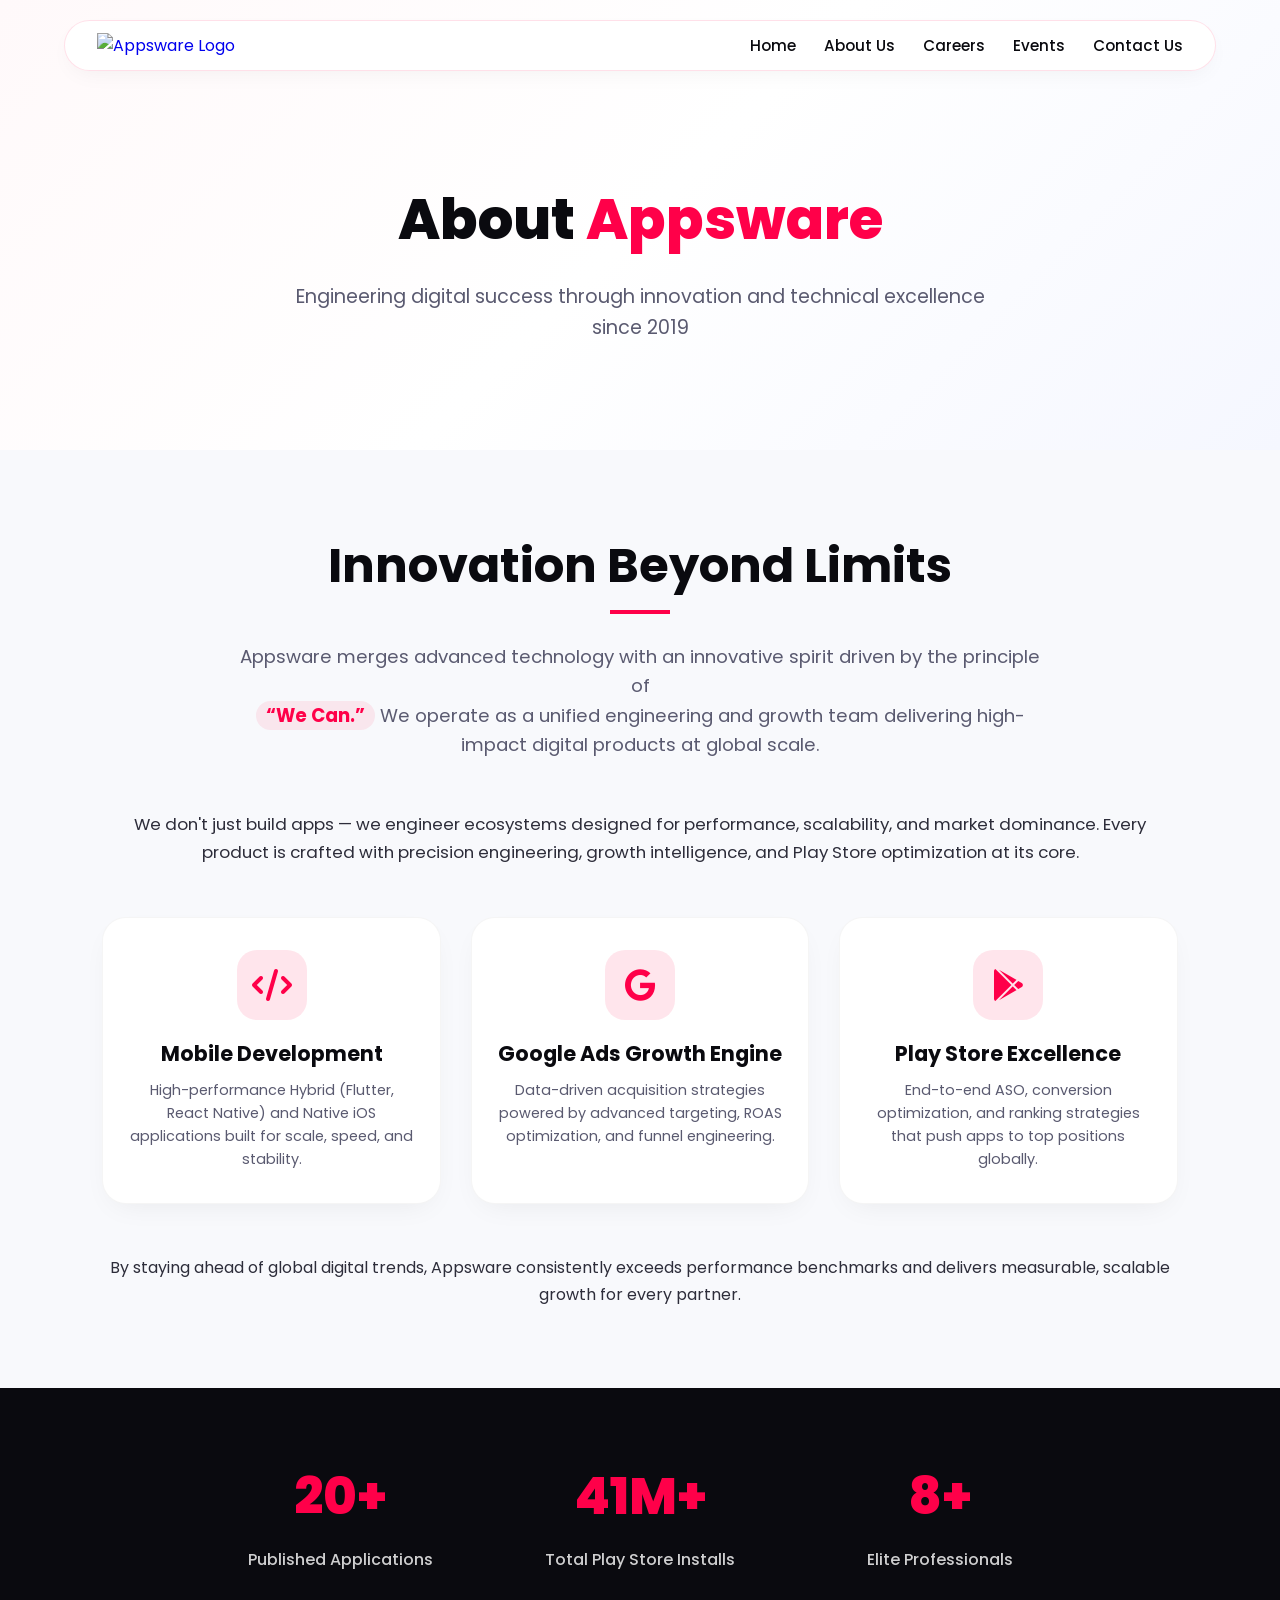
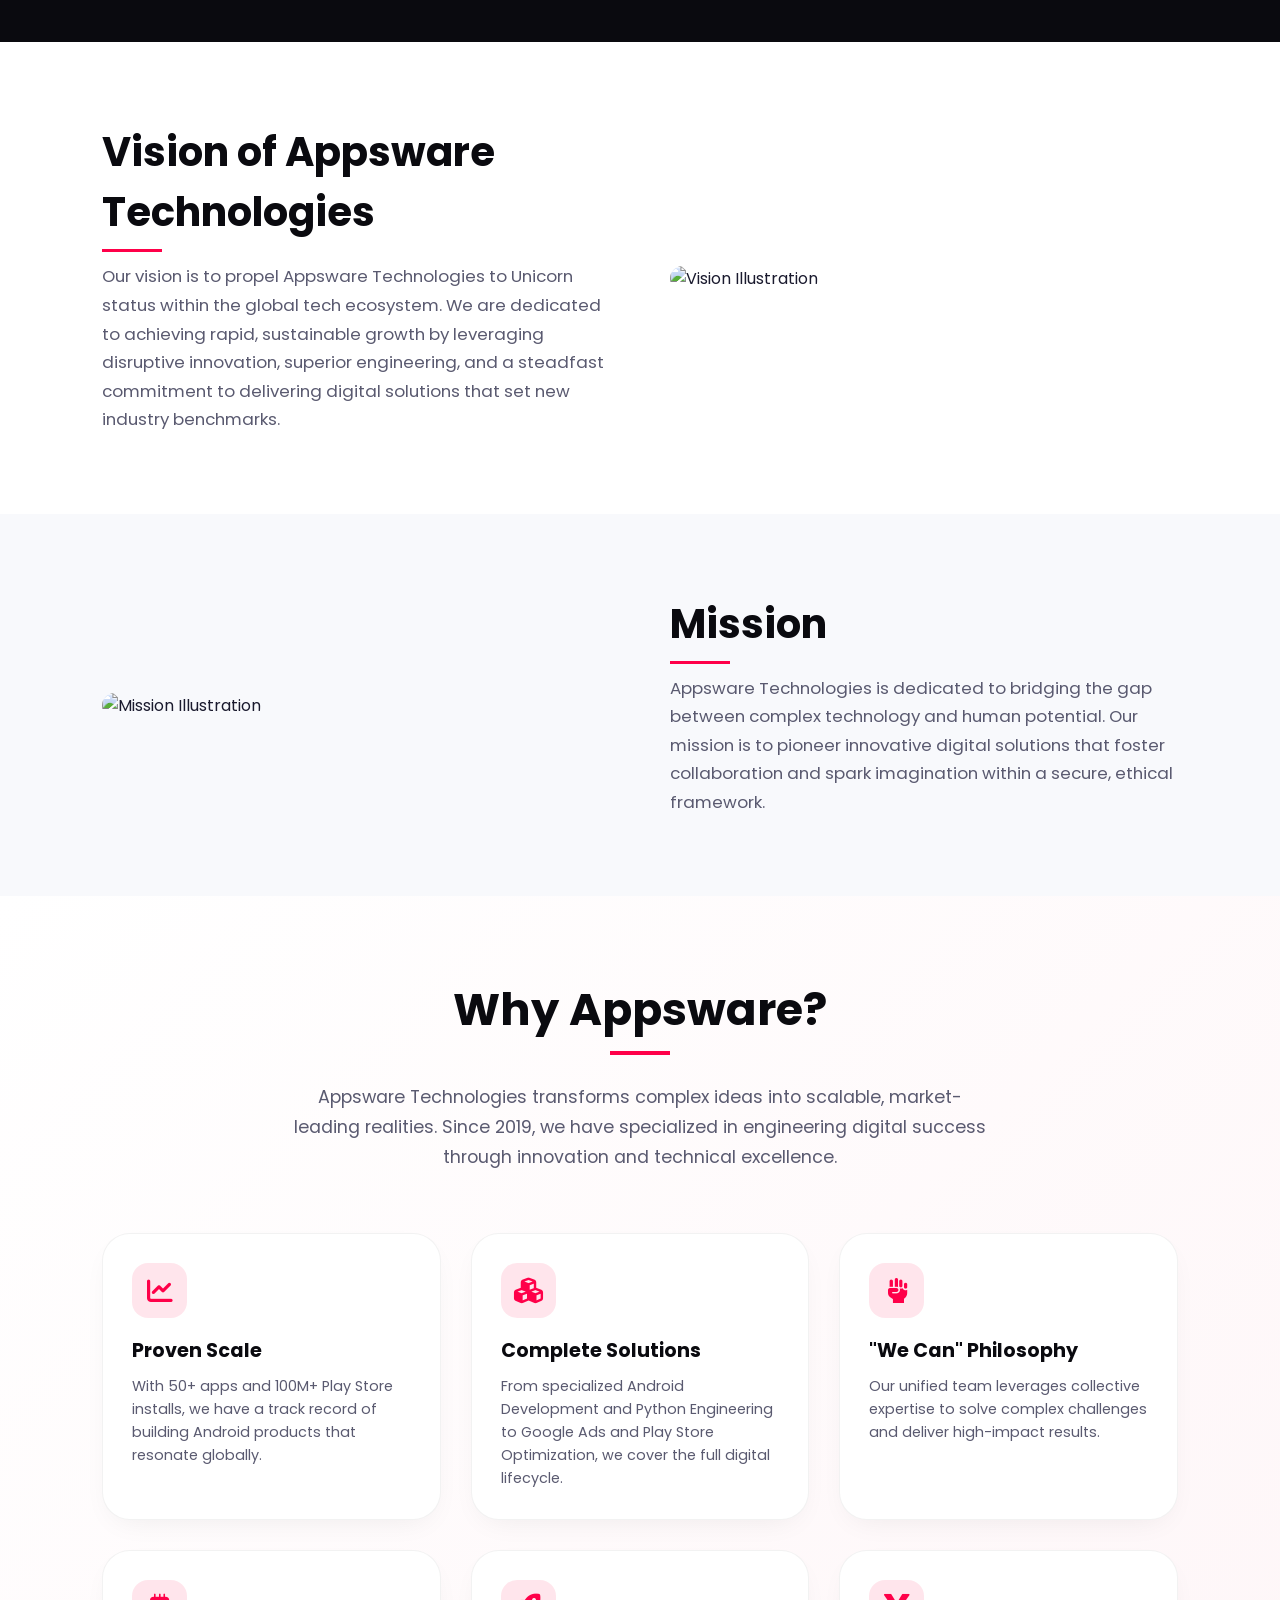
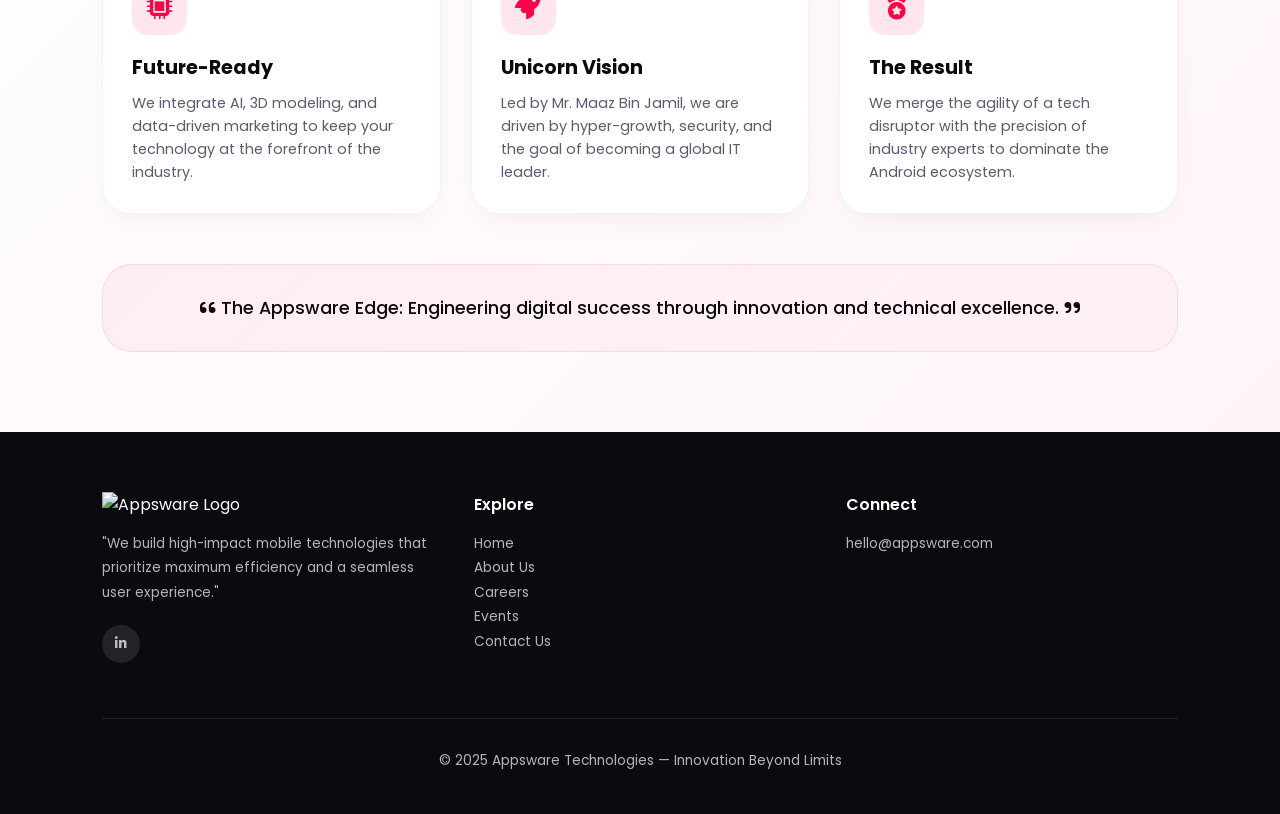
==== about.html @ 5c44ab99 "Initial" ====
<!DOCTYPE html>
<html lang="en">
<head>
  <meta charset="UTF-8">
  <meta name="viewport" content="width=device-width, initial-scale=1.0, viewport-fit=cover">
  <title>Appsware Technologies | About Us</title>
  
  <!-- ========== FAVICON SETUP - ASSETS FOLDER ========== -->
  <link rel="icon" type="image/png" sizes="32x32" href="/appsware/assets/favicon.png">
  <link rel="icon" type="image/png" sizes="16x16" href="/appsware/assets/favicon.png">
  <link rel="apple-touch-icon" sizes="180x180" href="/appsware/assets/favicon.png">
  <link rel="shortcut icon" type="image/png" href="/appsware/assets/favicon.png">
  
  <!-- Google Fonts - Poppins Primary -->
  <link href="https://fonts.googleapis.com/css2?family=Poppins:wght@300;400;500;600;700;800;900&display=swap" rel="stylesheet">
  
  <!-- Font Awesome 6 -->
  <link rel="stylesheet" href="https://cdnjs.cloudflare.com/ajax/libs/font-awesome/6.0.0-beta3/css/all.min.css">
  
  <style>
    :root {
      --primary: #FF0049;
      --dark: #0A0A0F;
      --gray-bg: #F8F9FC;
      --card-white: #FFFFFF;
      --text-dark: #1A1A2E;
      --text-muted: #5A5A70;
      --shadow-sm: 0 10px 30px -12px rgba(0, 0, 0, 0.08);
      --shadow-md: 0 20px 35px -12px rgba(0, 0, 0, 0.12);
      --shadow-hover: 0 30px 40px -16px rgba(255, 0, 73, 0.15);
      --transition: all 0.35s cubic-bezier(0.2, 0.9, 0.4, 1.1);
    }

    /* Hide default cursor globally */
    body, a, button {
      cursor: none !important;
    }

    /* Custom Cursor Styling */
    .appsware-cursor {
      width: 32px;
      height: 32px;
      background-image: url('/appsware/assets/cursor.jpg');
      background-size: contain;
      background-repeat: no-repeat;
      position: fixed;
      pointer-events: none;
      z-index: 9999;
      transform: translate(-50%, -50%);
      transition: transform 0.1s ease-out;
    }

    .appsware-cursor.clicking {
      transform: translate(-50%, -50%) scale(0.8);
    }

    * {
      margin: 0;
      padding: 0;
      box-sizing: border-box;
    }

    body {
      font-family: 'Poppins', sans-serif;
      background: #FFFFFF;
      color: var(--text-dark);
      overflow-x: hidden;
      scroll-behavior: smooth;
    }

    /* All text elements use Poppins */
    h1, h2, h3, h4, h5, h6, p, a, span, div, button, li, .counter-num, .stat-number, .why-card p, .item-text p, .footer p, .footer a, .lead-text, .closing-text, .page-header p {
      font-family: 'Poppins', sans-serif;
    }

    /* ========== NAVBAR WITH HAMBURGER MENU ========== */
    .navbar {
      position: fixed;
      top: 20px;
      left: 50%;
      transform: translateX(-50%);
      width: 90%;
      max-width: 1300px;
      display: flex;
      justify-content: space-between;
      align-items: center;
      padding: 12px 32px;
      background: rgba(255, 255, 255, 0.96);
      backdrop-filter: blur(12px);
      border-radius: 80px;
      box-shadow: 0 8px 25px -8px rgba(0, 0, 0, 0.06);
      z-index: 1000;
      border: 1px solid rgba(255, 0, 73, 0.12);
      transition: var(--transition);
    }

    .navbar.scrolled {
      top: 0;
      width: 100%;
      border-radius: 0px;
      padding: 12px 5%;
      background: rgba(255, 255, 255, 0.98);
      box-shadow: 0 5px 20px rgba(0, 0, 0, 0.08);
    }

    .logo-link {
      display: flex;
      align-items: center;
      text-decoration: none;
      flex-shrink: 0;
    }

    .logo img {
      height: 42px;
      width: auto;
      object-fit: contain;
    }

    .nav-links {
      display: flex;
      gap: 28px;
      align-items: center;
      flex-wrap: wrap;
    }

    .nav-links a {
      text-decoration: none;
      color: var(--dark);
      font-weight: 500;
      font-size: 0.95rem;
      transition: var(--transition);
      position: relative;
      white-space: nowrap;
    }

    .nav-links a::after {
      content: '';
      position: absolute;
      bottom: -6px;
      left: 0;
      width: 0;
      height: 2px;
      background: var(--primary);
      transition: width 0.3s ease;
    }

    .nav-links a:hover {
      color: var(--primary);
    }

    .nav-links a:hover::after {
      width: 100%;
    }

    .hamburger {
      display: none;
      flex-direction: column;
      cursor: pointer;
      gap: 5px;
      z-index: 1001;
      flex-shrink: 0;
    }

    .hamburger span {
      width: 25px;
      height: 3px;
      background: var(--dark);
      transition: var(--transition);
      border-radius: 3px;
    }

    .hamburger.active span:nth-child(1) {
      transform: rotate(45deg) translate(5px, 5px);
    }

    .hamburger.active span:nth-child(2) {
      opacity: 0;
    }

    .hamburger.active span:nth-child(3) {
      transform: rotate(-45deg) translate(7px, -6px);
    }

    .mobile-nav {
      position: fixed;
      top: 0;
      right: -100%;
      width: 70%;
      max-width: 300px;
      height: 100vh;
      background: white;
      box-shadow: -5px 0 30px rgba(0, 0, 0, 0.1);
      z-index: 999;
      padding: 100px 30px 30px;
      transition: right 0.4s ease;
      display: flex;
      flex-direction: column;
      gap: 20px;
    }

    .mobile-nav.active {
      right: 0;
    }

    .mobile-nav a {
      text-decoration: none;
      color: var(--dark);
      font-size: 1.1rem;
      font-weight: 500;
      padding: 10px 0;
      transition: var(--transition);
      border-bottom: 1px solid rgba(0, 0, 0, 0.05);
    }

    .mobile-nav a:hover {
      color: var(--primary);
      padding-left: 10px;
    }

    .overlay {
      position: fixed;
      top: 0;
      left: 0;
      width: 100%;
      height: 100%;
      background: rgba(0, 0, 0, 0.5);
      z-index: 998;
      opacity: 0;
      visibility: hidden;
      transition: var(--transition);
    }

    .overlay.active {
      opacity: 1;
      visibility: visible;
    }

    /* ========== PAGE HEADER ========== */
    .page-header {
      min-height: 50vh;
      display: flex;
      align-items: center;
      justify-content: center;
      text-align: center;
      padding: 150px 8% 80px;
      background: linear-gradient(135deg, #FFF9FA 0%, #FFFFFF 50%, #F5F7FF 100%);
      position: relative;
    }

    .page-header h1 {
      font-size: clamp(2rem, 5vw, 3.5rem);
      font-weight: 800;
      color: var(--dark);
      margin-bottom: 20px;
    }

    .page-header h1 span {
      color: var(--primary);
    }

    .page-header p {
      font-size: clamp(1rem, 2.5vw, 1.2rem);
      color: var(--text-muted);
      max-width: 700px;
      margin: 0 auto;
      line-height: 1.6;
    }

    /* ========== INNOVATION SECTION ========== */
    .innovation {
      padding: 80px 8%;
      background: var(--gray-bg);
    }

    .container {
      max-width: 1200px;
      margin: 0 auto;
    }

    .innovation-header {
      text-align: center;
      max-width: 800px;
      margin: 0 auto 50px;
    }

    .innovation-header h2 {
      font-size: clamp(1.6rem, 5vw, 3rem);
      font-weight: 700;
      color: var(--dark);
      margin-bottom: 20px;
      position: relative;
      display: inline-block;
    }

    .innovation-header h2::after {
      content: '';
      position: absolute;
      bottom: -12px;
      left: 50%;
      transform: translateX(-50%);
      width: 60px;
      height: 4px;
      background: var(--primary);
    }

    .innovation-header p {
      font-size: clamp(0.9rem, 2.5vw, 1.15rem);
      color: var(--text-muted);
      line-height: 1.6;
      margin-top: 20px;
    }

    .innovation-header p b {
      color: var(--primary);
      background: rgba(255, 0, 73, 0.08);
      padding: 2px 10px;
      border-radius: 30px;
    }

    .lead-text, .closing-text {
      text-align: center;
      color: #2D2D3A;
      line-height: 1.7;
    }

    .lead-text {
      font-size: clamp(0.9rem, 2.5vw, 1.05rem);
      margin-bottom: 50px;
    }

    .closing-text {
      font-size: clamp(0.85rem, 2.5vw, 1rem);
      margin-top: 50px;
    }

    .specialties-horizontal {
      display: flex;
      flex-direction: row;
      gap: 30px;
      justify-content: center;
      flex-wrap: wrap;
    }

    .specialties-horizontal .item {
      flex: 1;
      min-width: 250px;
      max-width: 350px;
      background: var(--card-white);
      border-radius: 24px;
      padding: 2rem 1.5rem;
      transition: var(--transition);
      border: 1px solid rgba(0, 0, 0, 0.04);
      box-shadow: var(--shadow-sm);
      text-align: center;
    }

    .specialties-horizontal .item:hover {
      transform: translateY(-5px);
      border-color: var(--primary);
      box-shadow: var(--shadow-hover);
    }

    .specialties-horizontal .item-icon {
      width: 70px;
      height: 70px;
      background: rgba(255, 0, 73, 0.1);
      display: flex;
      align-items: center;
      justify-content: center;
      border-radius: 20px;
      font-size: 2rem;
      color: var(--primary);
      margin: 0 auto 18px;
      transition: var(--transition);
    }

    .specialties-horizontal .item:hover .item-icon {
      background: var(--primary);
      color: white;
    }

    .specialties-horizontal .item-text h3 {
      font-size: 1.3rem;
      font-weight: 700;
      margin-bottom: 10px;
      color: var(--dark);
    }

    .specialties-horizontal .item-text p {
      color: #5A5A70;
      font-size: 0.9rem;
      line-height: 1.6;
    }

    /* ========== STATS SECTION ========== */
    .stats {
      display: flex;
      justify-content: center;
      background: var(--dark);
      padding: 70px 8%;
      text-align: center;
      gap: 50px;
      flex-wrap: wrap;
    }

    .stat-item {
      flex: 1;
      min-width: 160px;
      max-width: 250px;
    }

    .stat-number {
      font-size: clamp(2rem, 6vw, 3.2rem);
      font-weight: 800;
      color: var(--primary);
      margin-bottom: 12px;
    }

    .stats p {
      color: rgba(255, 255, 255, 0.8);
      font-weight: 500;
      font-size: clamp(0.8rem, 2vw, 1rem);
    }

    /* ========== VISION SECTION ========== */
    .vision-section {
      padding: 80px 8%;
      background: white;
    }

    .vision-container {
      max-width: 1200px;
      margin: 0 auto;
      display: flex;
      align-items: center;
      gap: 60px;
      flex-wrap: wrap;
    }

    .vision-content {
      flex: 1;
    }

    .vision-content h2 {
      font-size: clamp(1.6rem, 4vw, 2.5rem);
      font-weight: 700;
      margin-bottom: 20px;
      color: var(--dark);
      position: relative;
      display: inline-block;
    }

    .vision-content h2::after {
      content: '';
      position: absolute;
      bottom: -10px;
      left: 0;
      width: 60px;
      height: 3px;
      background: var(--primary);
    }

    .vision-content p {
      color: var(--text-muted);
      line-height: 1.7;
      font-size: clamp(0.9rem, 2.5vw, 1.05rem);
    }

    .vision-image {
      flex: 1;
    }

    .vision-image img {
      width: 100%;
      border-radius: 24px;
      box-shadow: var(--shadow-md);
      transition: var(--transition);
    }

    .vision-image img:hover {
      transform: scale(1.02);
    }

    /* ========== MISSION SECTION ========== */
    .mission-section {
      padding: 80px 8%;
      background: var(--gray-bg);
    }

    .mission-container {
      max-width: 1200px;
      margin: 0 auto;
      display: flex;
      align-items: center;
      gap: 60px;
      flex-wrap: wrap;
      flex-direction: row-reverse;
    }

    .mission-content {
      flex: 1;
    }

    .mission-content h2 {
      font-size: clamp(1.6rem, 4vw, 2.5rem);
      font-weight: 700;
      margin-bottom: 20px;
      color: var(--dark);
      position: relative;
      display: inline-block;
    }

    .mission-content h2::after {
      content: '';
      position: absolute;
      bottom: -10px;
      left: 0;
      width: 60px;
      height: 3px;
      background: var(--primary);
    }

    .mission-content p {
      color: var(--text-muted);
      line-height: 1.7;
      font-size: clamp(0.9rem, 2.5vw, 1.05rem);
    }

    .mission-image {
      flex: 1;
    }

    .mission-image img {
      width: 100%;
      border-radius: 24px;
      box-shadow: var(--shadow-md);
      transition: var(--transition);
    }

    .mission-image img:hover {
      transform: scale(1.02);
    }

    /* ========== WHY APPWARE SECTION ========== */
    .why-appware {
      padding: 80px 8%;
      background: linear-gradient(135deg, #ffffff 0%, #fef5f7 100%);
    }

    .why-container {
      max-width: 1300px;
      margin: 0 auto;
    }

    .why-header {
      text-align: center;
      max-width: 700px;
      margin: 0 auto 60px;
    }

    .why-header h2 {
      font-size: clamp(1.6rem, 5vw, 2.8rem);
      font-weight: 700;
      color: var(--dark);
      margin-bottom: 20px;
      position: relative;
      display: inline-block;
    }

    .why-header h2::after {
      content: '';
      position: absolute;
      bottom: -12px;
      left: 50%;
      transform: translateX(-50%);
      width: 60px;
      height: 4px;
      background: var(--primary);
    }

    .why-header > p {
      font-size: clamp(0.9rem, 2.5vw, 1.1rem);
      color: var(--text-muted);
      line-height: 1.7;
      margin-top: 20px;
    }

    .why-grid {
      display: grid;
      grid-template-columns: repeat(auto-fit, minmax(280px, 1fr));
      gap: 30px;
      margin-top: 40px;
    }

    .why-card {
      background: var(--card-white);
      border-radius: 28px;
      padding: 1.8rem;
      transition: var(--transition);
      border: 1px solid rgba(0, 0, 0, 0.05);
      box-shadow: var(--shadow-sm);
    }

    .why-card:hover {
      transform: translateY(-5px);
      border-color: var(--primary);
      box-shadow: var(--shadow-hover);
    }

    .card-icon {
      width: 55px;
      height: 55px;
      background: rgba(255, 0, 73, 0.1);
      border-radius: 16px;
      display: flex;
      align-items: center;
      justify-content: center;
      margin-bottom: 18px;
      transition: var(--transition);
    }

    .why-card:hover .card-icon {
      background: var(--primary);
    }

    .card-icon i {
      font-size: 1.6rem;
      color: var(--primary);
      transition: var(--transition);
    }

    .why-card:hover .card-icon i {
      color: white;
    }

    .why-card h3 {
      font-size: 1.2rem;
      font-weight: 700;
      margin-bottom: 10px;
      color: var(--dark);
    }

    .why-card p {
      color: var(--text-muted);
      line-height: 1.6;
      font-size: 0.9rem;
    }

    .why-result {
      margin-top: 50px;
      text-align: center;
      padding: 30px;
      background: linear-gradient(135deg, rgba(255, 0, 73, 0.05), rgba(255, 0, 73, 0.02));
      border-radius: 30px;
      border: 1px solid rgba(255, 0, 73, 0.1);
    }

    .why-result p {
      font-size: clamp(0.95rem, 3vw, 1.1rem);
      font-weight: 500;
      color: var(--dark);
    }

    /* ========== FOOTER ========== */
    .footer {
      background: var(--dark);
      color: #FFFFFF;
      padding: 60px 8% 40px;
      display: flex;
      justify-content: space-between;
      flex-wrap: wrap;
      gap: 40px;
    }

    .footer-col {
      flex: 1;
      min-width: 160px;
    }

    .footer-logo img {
      height: 45px;
      width: auto;
      margin-bottom: 15px;
    }

    .footer-logo p {
      color: rgba(255, 255, 255, 0.7);
      font-size: 0.85rem;
      line-height: 1.6;
      margin-bottom: 20px;
    }

    .social-links {
      display: flex;
      gap: 12px;
      margin-top: 20px;
    }

    .social-links a {
      display: flex;
      align-items: center;
      justify-content: center;
      width: 38px;
      height: 38px;
      background: rgba(255, 255, 255, 0.1);
      border-radius: 50%;
      color: white;
      font-size: 1.1rem;
      transition: var(--transition);
    }

    .social-links a:hover {
      background: var(--primary);
      transform: translateY(-3px);
    }

    .footer h4 {
      font-size: 1rem;
      margin-bottom: 15px;
      font-weight: 600;
      color: white;
    }

    .footer p, .footer a {
      color: rgba(255, 255, 255, 0.7);
      text-decoration: none;
      font-size: 0.85rem;
      line-height: 1.8;
      transition: var(--transition);
    }

    .footer a:hover {
      color: var(--primary);
      padding-left: 5px;
    }

    .footer-bottom {
      text-align: center;
      padding-top: 30px;
      margin-top: 15px;
      border-top: 1px solid rgba(255, 255, 255, 0.1);
      font-size: 0.8rem;
      color: rgba(255, 255, 255, 0.5);
      width: 100%;
    }

    /* ========== RESPONSIVE BREAKPOINTS ========== */
    @media (max-width: 992px) {
      .nav-links { display: none; }
      .hamburger { display: flex; }
      .navbar { width: 95%; padding: 12px 24px; top: 15px; border-radius: 50px; }
      .navbar.scrolled { border-radius: 0px; padding: 12px 5%; }
      .page-header { padding: 130px 5% 60px; }
      .vision-container, .mission-container { flex-direction: column; text-align: center; gap: 30px; }
      .vision-content h2::after, .mission-content h2::after { left: 50%; transform: translateX(-50%); }
      .stats { gap: 30px; padding: 50px 5%; }
      .footer { flex-direction: column; text-align: center; }
      .social-links { justify-content: center; }
      .innovation { padding: 60px 5%; }
      .why-appware { padding: 50px 5%; }
      .custom-cursor { display: none; }
      body, a, button { cursor: auto !important; }
    }

    @media (max-width: 768px) {
      .page-header { padding: 160px 5% 50px; }
      .page-header h1 { font-size: 1.8rem; }
      .innovation-header h2 { font-size: 1.6rem; }
      .specialties-horizontal { flex-direction: column; align-items: center; }
      .specialties-horizontal .item { min-width: 100%; max-width: 100%; flex-direction: row; text-align: left; padding: 1.2rem; }
      .specialties-horizontal .item-icon { margin: 0 15px 0 0; width: 55px; height: 55px; font-size: 1.5rem; }
      .specialties-horizontal .item-text { text-align: left; }
      .why-grid { gap: 20px; }
      .footer { padding: 40px 5% 30px; }
      .navbar { width: 95%; padding: 10px 20px; }
      .logo img { height: 35px; }
    }

    @media (max-width: 480px) {
      .page-header { padding: 180px 5% 40px; }
      .page-header h1 { font-size: 1.6rem; }
      .lead-text, .closing-text { font-size: 0.85rem; }
      .stat-item { min-width: 130px; }
      .stat-number { font-size: 1.8rem; }
      .why-card { padding: 1.2rem; }
      .navbar { width: 96%; padding: 8px 16px; }
      .logo img { height: 30px; }
    }

    .fade-up {
      opacity: 0;
      transform: translateY(30px);
      transition: opacity 0.6s ease, transform 0.6s ease;
    }

    .fade-up.visible {
      opacity: 1;
      transform: translateY(0);
    }
  </style>
</head>
<body>

  <!-- Custom Cursor -->
  <div class="appsware-cursor"></div>

  <!-- NAVBAR -->
  <nav class="navbar">
    <a href="index.html" class="logo-link">
      <div class="logo">
        <img src="/appsware/assets/Appsware Technologies.jpg" alt="Appsware Logo">
      </div>
    </a>
    
    <div class="nav-links">
      <a href="index.html">Home</a>
      <a href="about.html">About Us</a>
      <a href="careers.html">Careers</a>
      <a href="events.html">Events</a>
      <a href="contact.html">Contact Us</a>
    </div>
    
    <div class="hamburger" id="hamburger">
      <span></span>
      <span></span>
      <span></span>
    </div>
  </nav>

  <div class="mobile-nav" id="mobileNav">
    <a href="index.html">Home</a>
    <a href="about.html">About Us</a>
    <a href="careers.html">Careers</a>
    <a href="events.html">Events</a>
    <a href="contact.html">Contact Us</a>
  </div>
  
  <div class="overlay" id="overlay"></div>

  <!-- PAGE HEADER -->
  <section class="page-header fade-up">
    <div>
      <h1>About <span>Appsware</span></h1>
      <p>Engineering digital success through innovation and technical excellence since 2019</p>
    </div>
  </section>

  <!-- INNOVATION SECTION -->
  <section class="innovation fade-up">
    <div class="container">
      <div class="innovation-header">
        <h2>Innovation Beyond Limits</h2>
        <p>
          Appsware merges advanced technology with an innovative spirit driven by the principle of<br><b>“We Can.”</b>
          We operate as a unified engineering and growth team delivering high-impact digital products at global scale.
        </p>
      </div>

      <div class="innovation-text-centered">
        <p class="lead-text">
          We don't just build apps — we engineer ecosystems designed for performance, scalability, and market dominance.
          Every product is crafted with precision engineering, growth intelligence, and Play Store optimization at its core.
        </p>

        <div class="specialties-horizontal">
          <div class="item">
            <div class="item-icon"><i class="fas fa-code"></i></div>
            <div class="item-text">
              <h3>Mobile Development</h3>
              <p>High-performance Hybrid (Flutter, React Native) and Native iOS applications built for scale, speed, and stability.</p>
            </div>
          </div>
          <div class="item">
            <div class="item-icon"><i class="fab fa-google"></i></div>
            <div class="item-text">
              <h3>Google Ads Growth Engine</h3>
              <p>Data-driven acquisition strategies powered by advanced targeting, ROAS optimization, and funnel engineering.</p>
            </div>
          </div>
          <div class="item">
            <div class="item-icon"><i class="fab fa-google-play"></i></div>
            <div class="item-text">
              <h3>Play Store Excellence</h3>
              <p>End-to-end ASO, conversion optimization, and ranking strategies that push apps to top positions globally.</p>
            </div>
          </div>
        </div>

        <p class="closing-text">
          By staying ahead of global digital trends, Appsware consistently exceeds performance benchmarks and delivers measurable, scalable growth for every partner.
        </p>
      </div>
    </div>
  </section>

  <!-- STATS SECTION -->
  <section class="stats fade-up">
    <div class="stat-item">
      <div class="stat-number"><span class="counter-num" data-target="50">0</span>+</div>
      <p>Published Applications</p>
    </div>
    <div class="stat-item">
      <div class="stat-number"><span class="counter-num" data-target="100">0</span>M+</div>
      <p>Total Play Store Installs</p>
    </div>
    <div class="stat-item">
      <div class="stat-number"><span class="counter-num" data-target="20">0</span>+</div>
      <p>Elite Professionals</p>
    </div>
  </section>

  <!-- VISION SECTION -->
  <section class="vision-section fade-up">
    <div class="vision-container">
      <div class="vision-content">
        <h2>Vision of Appsware Technologies</h2>
        <p>Our vision is to propel Appsware Technologies to Unicorn status within the global tech ecosystem. We are dedicated to achieving rapid, sustainable growth by leveraging disruptive innovation, superior engineering, and a steadfast commitment to delivering digital solutions that set new industry benchmarks.</p>
      </div>
      <div class="vision-image">
        <img src="/appsware/assets/vission-image.jpg" alt="Vision Illustration">
      </div>
    </div>
  </section>

  <!-- MISSION SECTION -->
  <section class="mission-section fade-up">
    <div class="mission-container">
      <div class="mission-content">
        <h2>Mission</h2>
        <p>Appsware Technologies is dedicated to bridging the gap between complex technology and human potential. Our mission is to pioneer innovative digital solutions that foster collaboration and spark imagination within a secure, ethical framework.</p>
      </div>
      <div class="mission-image">
        <img src="/appsware/assets/mission-image.jpg" alt="Mission Illustration">
      </div>
    </div>
  </section>

  <!-- WHY APPWARE SECTION -->
  <section class="why-appware fade-up">
    <div class="why-container">
      <div class="why-header">
        <h2>Why Appsware?</h2>
        <p>Appsware Technologies transforms complex ideas into scalable, market-leading realities. Since 2019, we have specialized in engineering digital success through innovation and technical excellence.</p>
      </div>

      <div class="why-grid">
        <div class="why-card">
          <div class="card-icon"><i class="fas fa-chart-line"></i></div>
          <h3>Proven Scale</h3>
          <p>With 50+ apps and 100M+ Play Store installs, we have a track record of building Android products that resonate globally.</p>
        </div>
        <div class="why-card">
          <div class="card-icon"><i class="fas fa-cubes"></i></div>
          <h3>Complete Solutions</h3>
          <p>From specialized Android Development and Python Engineering to Google Ads and Play Store Optimization, we cover the full digital lifecycle.</p>
        </div>
        <div class="why-card">
          <div class="card-icon"><i class="fas fa-hand-fist"></i></div>
          <h3>"We Can" Philosophy</h3>
          <p>Our unified team leverages collective expertise to solve complex challenges and deliver high-impact results.</p>
        </div>
        <div class="why-card">
          <div class="card-icon"><i class="fas fa-microchip"></i></div>
          <h3>Future-Ready</h3>
          <p>We integrate AI, 3D modeling, and data-driven marketing to keep your technology at the forefront of the industry.</p>
        </div>
        <div class="why-card">
          <div class="card-icon"><i class="fas fa-rocket"></i></div>
          <h3>Unicorn Vision</h3>
          <p>Led by Mr. Maaz Bin Jamil, we are driven by hyper-growth, security, and the goal of becoming a global IT leader.</p>
        </div>
        <div class="why-card">
          <div class="card-icon"><i class="fas fa-medal"></i></div>
          <h3>The Result</h3>
          <p>We merge the agility of a tech disruptor with the precision of industry experts to dominate the Android ecosystem.</p>
        </div>
      </div>

      <div class="why-result">
        <p><i class="fas fa-quote-left"></i> The Appsware Edge: Engineering digital success through innovation and technical excellence. <i class="fas fa-quote-right"></i></p>
      </div>
    </div>
  </section>

  <!-- FOOTER -->
  <footer class="footer">
    <div class="footer-col">
      <div class="footer-logo">
        <img src="/appsware/assets/footer logo.png" alt="Appsware Logo">
        <p>"We build high-impact mobile technologies that prioritize maximum efficiency and a seamless user experience."</p>
      </div>
      <div class="social-links">
        <a href="https://www.linkedin.com/company/appswaretechnologies/" target="_blank" rel="noopener noreferrer">
          <i class="fab fa-linkedin-in"></i>
        </a>
      </div>
    </div>
    <div class="footer-col">
      <h4>Explore</h4>
      <p><a href="index.html">Home</a></p>
      <p><a href="about.html">About Us</a></p>
      <p><a href="careers.html">Careers</a></p>
      <p><a href="events.html">Events</a></p>
      <p><a href="contact.html">Contact Us</a></p>
    </div>
    <div class="footer-col">
      <h4>Connect</h4>
      <p>hello@appsware.com</p>
    </div>
    <div class="footer-bottom">
      <p>© 2025 Appsware Technologies — Innovation Beyond Limits</p>
    </div>
  </footer>

  <script>
    // Navbar scroll effect
    window.addEventListener('scroll', function() {
      const navbar = document.querySelector('.navbar');
      if (window.scrollY > 50) {
        navbar.classList.add('scrolled');
      } else {
        navbar.classList.remove('scrolled');
      }
    });

    // Hamburger Menu
    const hamburger = document.getElementById('hamburger');
    const mobileNav = document.getElementById('mobileNav');
    const overlay = document.getElementById('overlay');

    function toggleMenu() {
      hamburger.classList.toggle('active');
      mobileNav.classList.toggle('active');
      overlay.classList.toggle('active');
      document.body.style.overflow = mobileNav.classList.contains('active') ? 'hidden' : '';
    }

    hamburger.addEventListener('click', toggleMenu);
    overlay.addEventListener('click', toggleMenu);

    document.querySelectorAll('.mobile-nav a').forEach(link => {
      link.addEventListener('click', toggleMenu);
    });

    // Counter animation
    function animateCounter(element, target) {
      let current = 0;
      const increment = target / 60;
      const stepTime = 2000 / 60;
      
      function updateCounter() {
        current += increment;
        if (current < target) {
          element.textContent = Math.floor(current);
          setTimeout(updateCounter, stepTime);
        } else {
          element.textContent = target;
        }
      }
      updateCounter();
    }

    let countersStarted = false;
    const statsSection = document.querySelector('.stats');
    
    const counterObserver = new IntersectionObserver((entries) => {
      entries.forEach(entry => {
        if (entry.isIntersecting && !countersStarted) {
          countersStarted = true;
          const counters = document.querySelectorAll('.counter-num');
          const targets = [50, 100, 20];
          counters.forEach((counter, index) => {
            animateCounter(counter, targets[index]);
          });
        }
      });
    }, { threshold: 0.3 });
    
    if (statsSection) {
      counterObserver.observe(statsSection);
    }

    // Fade-up animation
    const fadeElements = document.querySelectorAll('.fade-up');
    const fadeObserver = new IntersectionObserver((entries) => {
      entries.forEach(entry => {
        if (entry.isIntersecting) {
          entry.target.classList.add('visible');
        }
      });
    }, { threshold: 0.1, rootMargin: '0px 0px -50px 0px' });
    
    fadeElements.forEach(element => {
      fadeObserver.observe(element);
    });

    // Custom Cursor - Only on non-touch devices
    if (window.matchMedia('(hover: hover) and (pointer: fine)').matches && window.innerWidth > 992) {
      const cursor = document.querySelector('.appsware-cursor');
      
      if (cursor) {
        document.addEventListener('mousemove', (e) => {
          cursor.style.left = e.clientX + 'px';
          cursor.style.top = e.clientY + 'px';
        });

        document.addEventListener('mousedown', () => {
          cursor.classList.add('clicking');
        });

        document.addEventListener('mouseup', () => {
          cursor.classList.remove('clicking');
        });
      }
    }

    console.log('Appsware Technologies — About Page');
  </script>
</body>
</html>
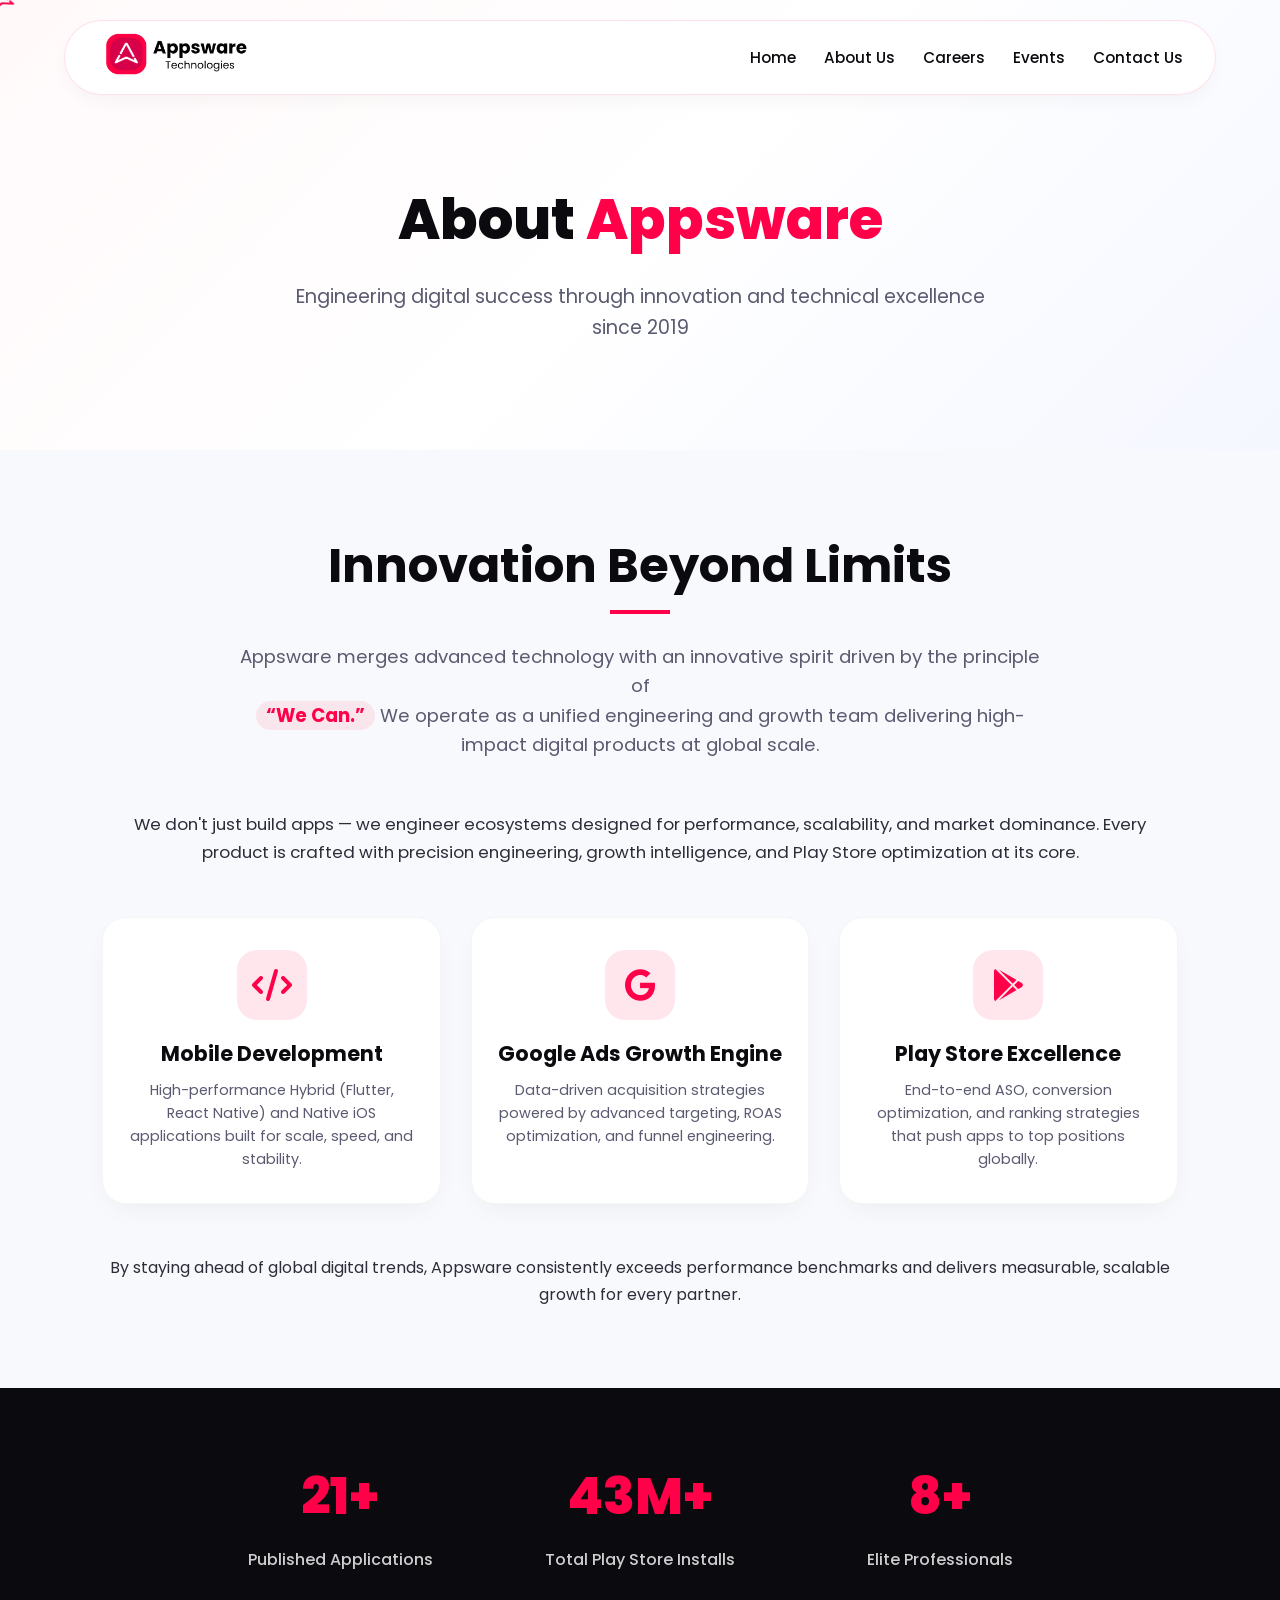
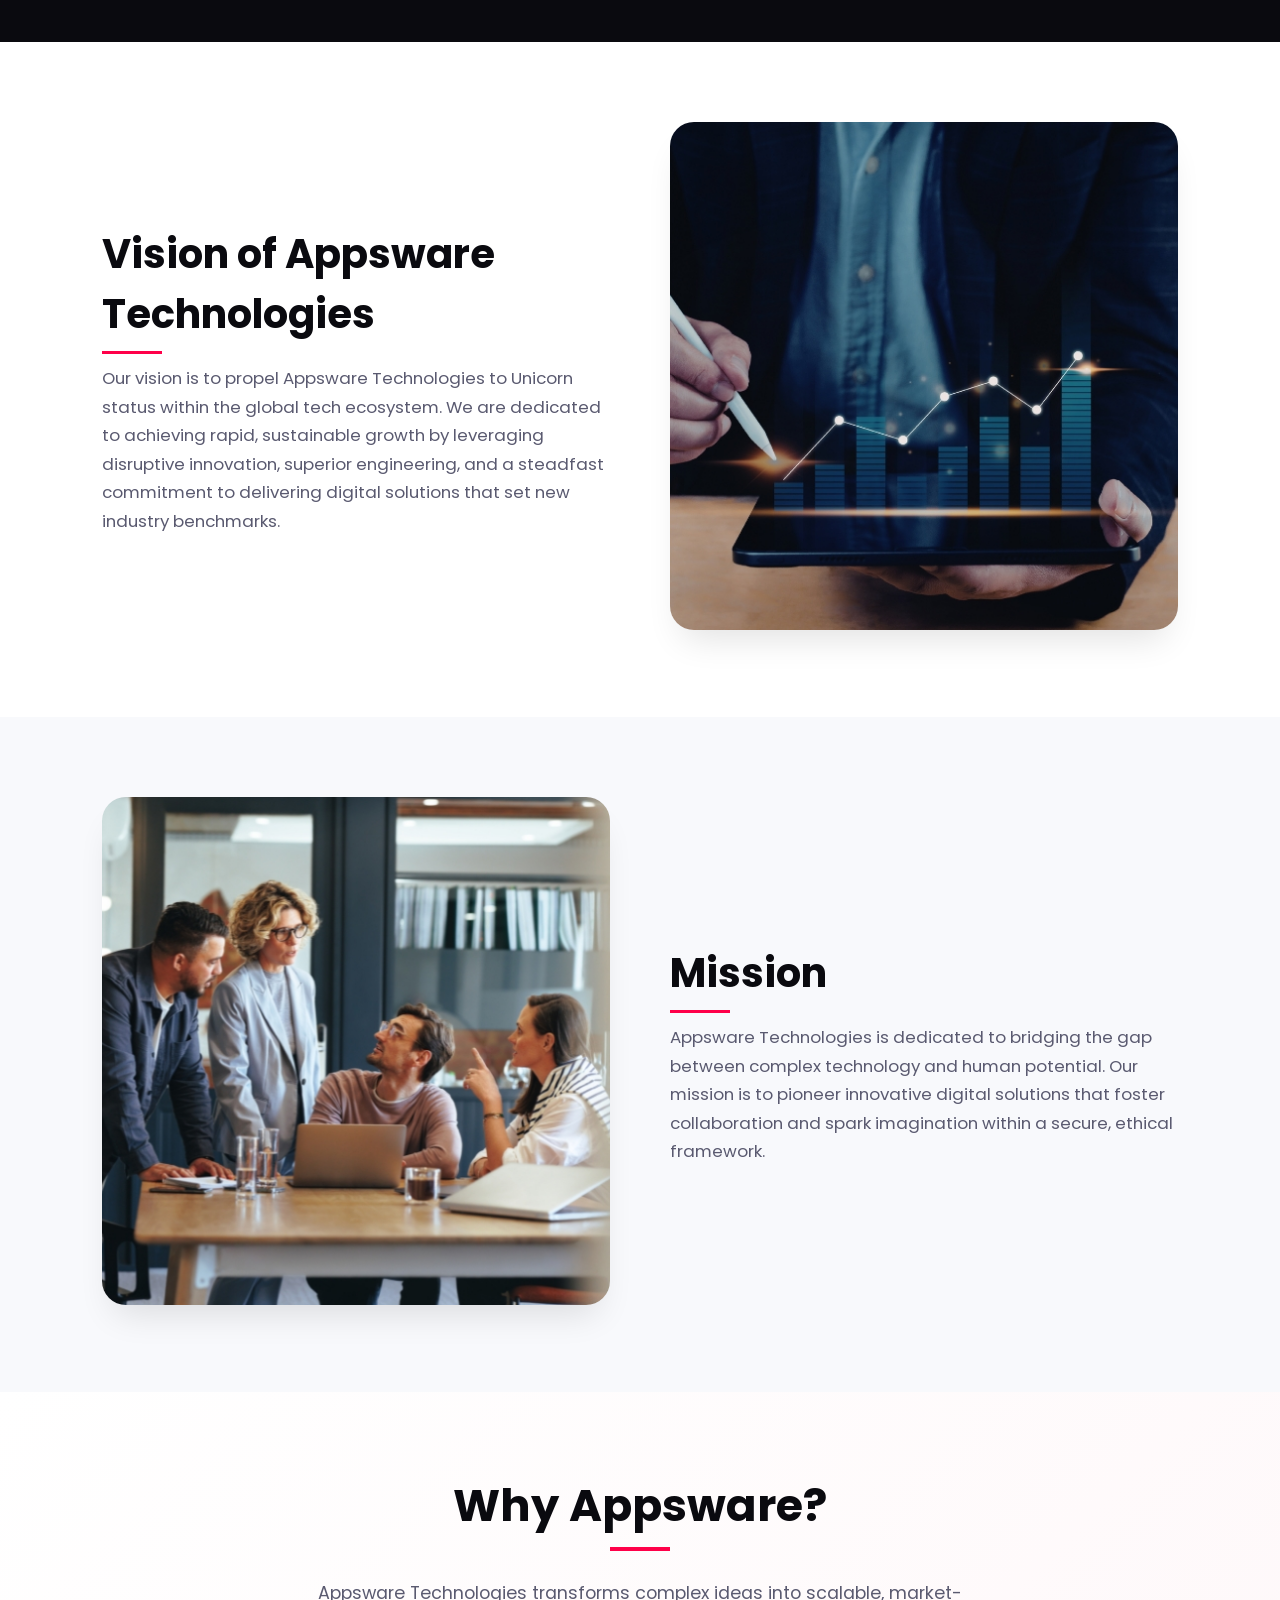
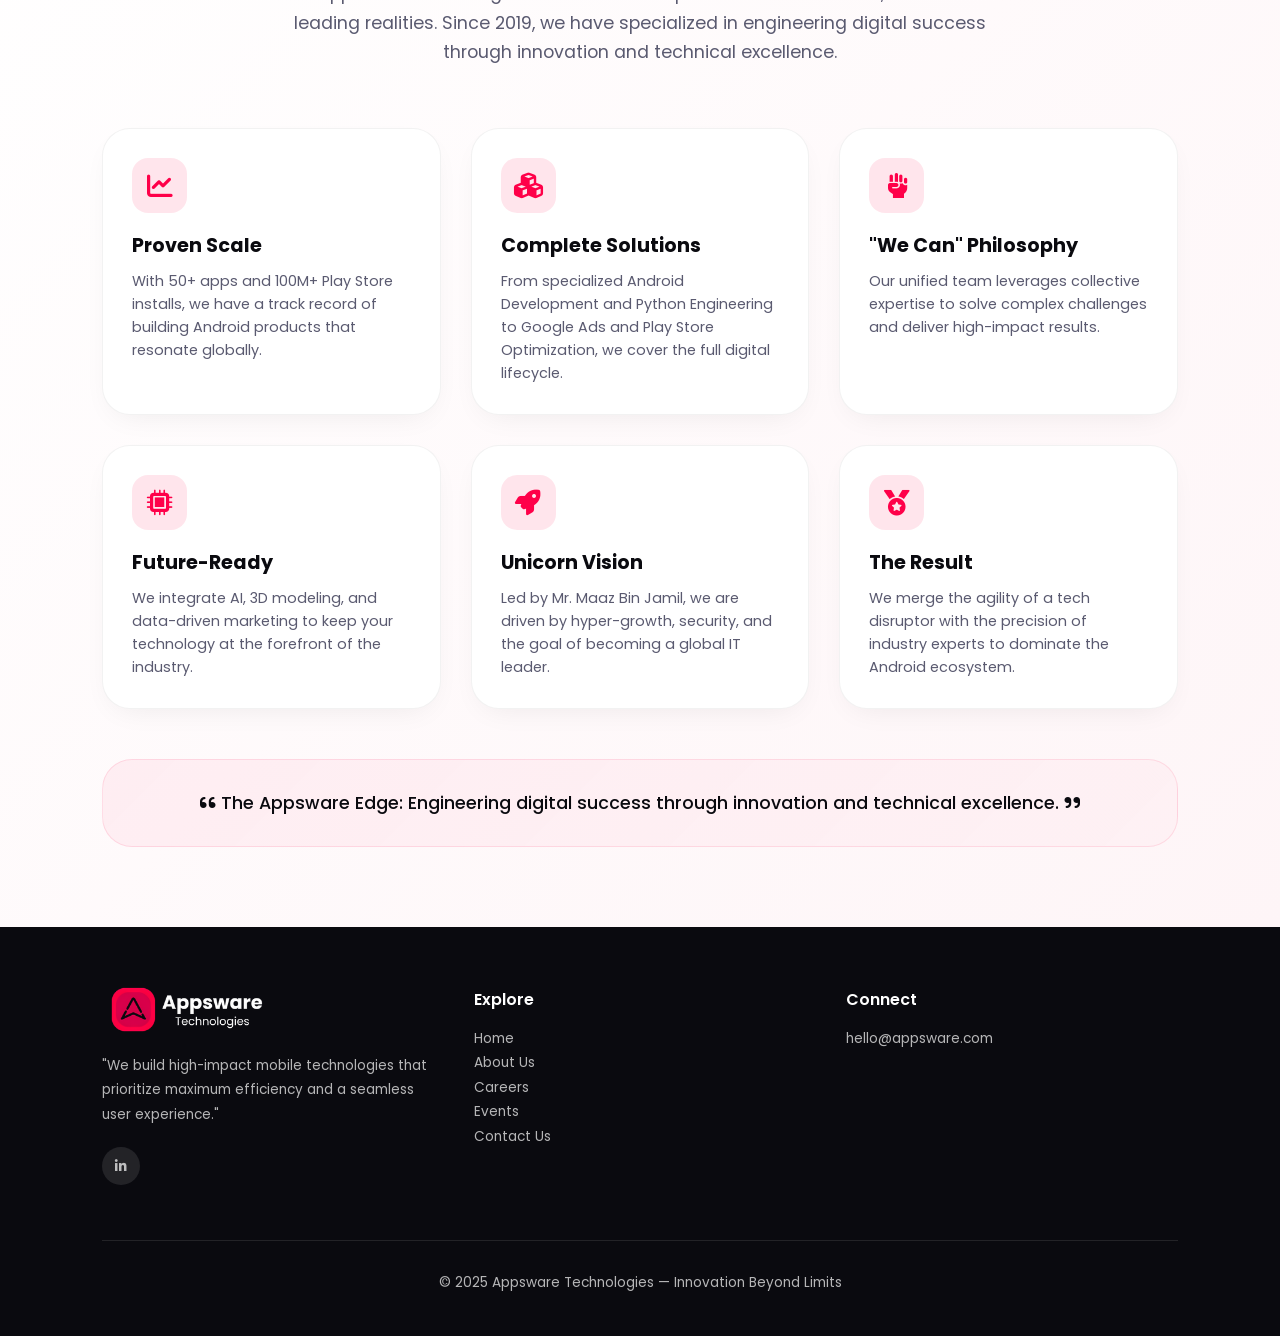
==== commit 99b2df19: "Update about.html" ====
--- a/about.html
+++ b/about.html
@@ -31,9 +31,11 @@
       --transition: all 0.35s cubic-bezier(0.2, 0.9, 0.4, 1.1);
     }
 
-    /* Hide default cursor globally */
-    body, a, button {
-      cursor: none !important;
+    /* Hide default cursor globally on desktop only */
+    @media (hover: hover) and (pointer: fine) and (min-width: 1025px) {
+      body, a, button {
+        cursor: none !important;
+      }
     }
 
     /* Custom Cursor Styling */
@@ -73,7 +75,7 @@
       font-family: 'Poppins', sans-serif;
     }
 
-    /* ========== NAVBAR WITH HAMBURGER MENU ========== */
+    /* ========== RESPONSIVE NAVBAR ========== */
     .navbar {
       position: fixed;
       top: 20px;
@@ -186,7 +188,7 @@
       top: 0;
       right: -100%;
       width: 70%;
-      max-width: 300px;
+      max-width: 280px;
       height: 100vh;
       background: white;
       box-shadow: -5px 0 30px rgba(0, 0, 0, 0.1);
@@ -235,6 +237,79 @@
       visibility: visible;
     }
 
+    /* Desktop Navigation */
+    @media (min-width: 993px) {
+      .navbar {
+        width: 90%;
+        padding: 12px 32px;
+      }
+    }
+
+    /* Tablet Navigation */
+    @media (max-width: 992px) {
+      .navbar {
+        width: 95%;
+        padding: 12px 24px;
+        top: 15px;
+        border-radius: 50px;
+      }
+      .navbar.scrolled {
+        border-radius: 0px;
+        padding: 12px 5%;
+      }
+      .nav-links {
+        display: none;
+      }
+      .hamburger {
+        display: flex;
+      }
+      .logo img {
+        height: 38px;
+      }
+    }
+
+    /* Mobile Navigation */
+    @media (max-width: 768px) {
+      .navbar {
+        width: 96%;
+        padding: 10px 20px;
+      }
+      .logo img {
+        height: 35px;
+      }
+      .navbar.scrolled {
+        padding: 10px 5%;
+      }
+    }
+
+    @media (max-width: 480px) {
+      .navbar {
+        width: 97%;
+        padding: 8px 16px;
+        top: 10px;
+        border-radius: 40px;
+      }
+      .logo img {
+        height: 30px;
+      }
+      .navbar.scrolled {
+        padding: 8px 5%;
+        border-radius: 0px;
+      }
+      .hamburger span {
+        width: 22px;
+        height: 2px;
+      }
+      .mobile-nav {
+        width: 80%;
+        max-width: 250px;
+        padding: 90px 20px 20px;
+      }
+      .mobile-nav a {
+        font-size: 1rem;
+      }
+    }
+
     /* ========== PAGE HEADER ========== */
     .page-header {
       min-height: 50vh;
@@ -264,6 +339,30 @@
       max-width: 700px;
       margin: 0 auto;
       line-height: 1.6;
+    }
+
+    @media (max-width: 992px) {
+      .page-header {
+        padding: 130px 5% 60px;
+      }
+    }
+
+    @media (max-width: 768px) {
+      .page-header {
+        padding: 160px 5% 50px;
+      }
+      .page-header h1 {
+        font-size: 1.8rem;
+      }
+    }
+
+    @media (max-width: 480px) {
+      .page-header {
+        padding: 180px 5% 40px;
+      }
+      .page-header h1 {
+        font-size: 1.6rem;
+      }
     }
 
     /* ========== INNOVATION SECTION ========== */
@@ -392,6 +491,41 @@
       line-height: 1.6;
     }
 
+    @media (max-width: 992px) {
+      .innovation {
+        padding: 60px 5%;
+      }
+      .innovation-header h2 {
+        font-size: 1.6rem;
+      }
+    }
+
+    @media (max-width: 768px) {
+      .specialties-horizontal {
+        flex-direction: column;
+        align-items: center;
+      }
+      .specialties-horizontal .item {
+        min-width: 100%;
+        max-width: 100%;
+        flex-direction: row;
+        text-align: left;
+        padding: 1.2rem;
+      }
+      .specialties-horizontal .item-icon {
+        margin: 0 15px 0 0;
+        width: 55px;
+        height: 55px;
+        font-size: 1.5rem;
+      }
+      .specialties-horizontal .item-text {
+        text-align: left;
+      }
+      .lead-text, .closing-text {
+        font-size: 0.85rem;
+      }
+    }
+
     /* ========== STATS SECTION ========== */
     .stats {
       display: flex;
@@ -420,6 +554,22 @@
       color: rgba(255, 255, 255, 0.8);
       font-weight: 500;
       font-size: clamp(0.8rem, 2vw, 1rem);
+    }
+
+    @media (max-width: 992px) {
+      .stats {
+        gap: 30px;
+        padding: 50px 5%;
+      }
+    }
+
+    @media (max-width: 480px) {
+      .stat-item {
+        min-width: 130px;
+      }
+      .stat-number {
+        font-size: 1.8rem;
+      }
     }
 
     /* ========== VISION SECTION ========== */
@@ -539,6 +689,21 @@
 
     .mission-image img:hover {
       transform: scale(1.02);
+    }
+
+    @media (max-width: 992px) {
+      .vision-section, .mission-section {
+        padding: 50px 5%;
+      }
+      .vision-container, .mission-container {
+        flex-direction: column;
+        text-align: center;
+        gap: 30px;
+      }
+      .vision-content h2::after, .mission-content h2::after {
+        left: 50%;
+        transform: translateX(-50%);
+      }
     }
 
     /* ========== WHY APPWARE SECTION ========== */
@@ -661,6 +826,21 @@
       color: var(--dark);
     }
 
+    @media (max-width: 992px) {
+      .why-appware {
+        padding: 50px 5%;
+      }
+      .why-grid {
+        gap: 20px;
+      }
+    }
+
+    @media (max-width: 768px) {
+      .why-card {
+        padding: 1.2rem;
+      }
+    }
+
     /* ========== FOOTER ========== */
     .footer {
       background: var(--dark);
@@ -744,49 +924,18 @@
       width: 100%;
     }
 
-    /* ========== RESPONSIVE BREAKPOINTS ========== */
     @media (max-width: 992px) {
-      .nav-links { display: none; }
-      .hamburger { display: flex; }
-      .navbar { width: 95%; padding: 12px 24px; top: 15px; border-radius: 50px; }
-      .navbar.scrolled { border-radius: 0px; padding: 12px 5%; }
-      .page-header { padding: 130px 5% 60px; }
-      .vision-container, .mission-container { flex-direction: column; text-align: center; gap: 30px; }
-      .vision-content h2::after, .mission-content h2::after { left: 50%; transform: translateX(-50%); }
-      .stats { gap: 30px; padding: 50px 5%; }
-      .footer { flex-direction: column; text-align: center; }
-      .social-links { justify-content: center; }
-      .innovation { padding: 60px 5%; }
-      .why-appware { padding: 50px 5%; }
-      .custom-cursor { display: none; }
-      body, a, button { cursor: auto !important; }
-    }
-
-    @media (max-width: 768px) {
-      .page-header { padding: 160px 5% 50px; }
-      .page-header h1 { font-size: 1.8rem; }
-      .innovation-header h2 { font-size: 1.6rem; }
-      .specialties-horizontal { flex-direction: column; align-items: center; }
-      .specialties-horizontal .item { min-width: 100%; max-width: 100%; flex-direction: row; text-align: left; padding: 1.2rem; }
-      .specialties-horizontal .item-icon { margin: 0 15px 0 0; width: 55px; height: 55px; font-size: 1.5rem; }
-      .specialties-horizontal .item-text { text-align: left; }
-      .why-grid { gap: 20px; }
-      .footer { padding: 40px 5% 30px; }
-      .navbar { width: 95%; padding: 10px 20px; }
-      .logo img { height: 35px; }
-    }
-
-    @media (max-width: 480px) {
-      .page-header { padding: 180px 5% 40px; }
-      .page-header h1 { font-size: 1.6rem; }
-      .lead-text, .closing-text { font-size: 0.85rem; }
-      .stat-item { min-width: 130px; }
-      .stat-number { font-size: 1.8rem; }
-      .why-card { padding: 1.2rem; }
-      .navbar { width: 96%; padding: 8px 16px; }
-      .logo img { height: 30px; }
-    }
-
+      .footer {
+        flex-direction: column;
+        text-align: center;
+        padding: 40px 5% 30px;
+      }
+      .social-links {
+        justify-content: center;
+      }
+    }
+
+    /* Animation Classes */
     .fade-up {
       opacity: 0;
       transform: translateY(30px);
@@ -802,7 +951,7 @@
 <body>
 
   <!-- Custom Cursor -->
-  <div class="appsware-cursor"></div>
+  <div class="appsware-cursor" style="display: none;"></div>
 
   <!-- NAVBAR -->
   <nav class="navbar">
@@ -1013,6 +1162,14 @@
   </footer>
 
   <script>
+    // Show/hide custom cursor based on device
+    const cursor = document.querySelector('.appsware-cursor');
+    if (window.matchMedia('(hover: hover) and (pointer: fine)').matches && window.innerWidth > 992) {
+      if (cursor) cursor.style.display = 'block';
+    } else {
+      if (cursor) cursor.style.display = 'none';
+    }
+
     // Navbar scroll effect
     window.addEventListener('scroll', function() {
       const navbar = document.querySelector('.navbar');
@@ -1094,27 +1251,21 @@
       fadeObserver.observe(element);
     });
 
-    // Custom Cursor - Only on non-touch devices
-    if (window.matchMedia('(hover: hover) and (pointer: fine)').matches && window.innerWidth > 992) {
-      const cursor = document.querySelector('.appsware-cursor');
-      
-      if (cursor) {
-        document.addEventListener('mousemove', (e) => {
-          cursor.style.left = e.clientX + 'px';
-          cursor.style.top = e.clientY + 'px';
-        });
-
-        document.addEventListener('mousedown', () => {
-          cursor.classList.add('clicking');
-        });
-
-        document.addEventListener('mouseup', () => {
-          cursor.classList.remove('clicking');
-        });
-      }
+    // Custom Cursor Movement
+    if (window.matchMedia('(hover: hover) and (pointer: fine)').matches && window.innerWidth > 992 && cursor) {
+      document.addEventListener('mousemove', (e) => {
+        cursor.style.left = e.clientX + 'px';
+        cursor.style.top = e.clientY + 'px';
+      });
+      document.addEventListener('mousedown', () => {
+        cursor.classList.add('clicking');
+      });
+      document.addEventListener('mouseup', () => {
+        cursor.classList.remove('clicking');
+      });
     }
 
     console.log('Appsware Technologies — About Page');
   </script>
 </body>
-</html>+</html>
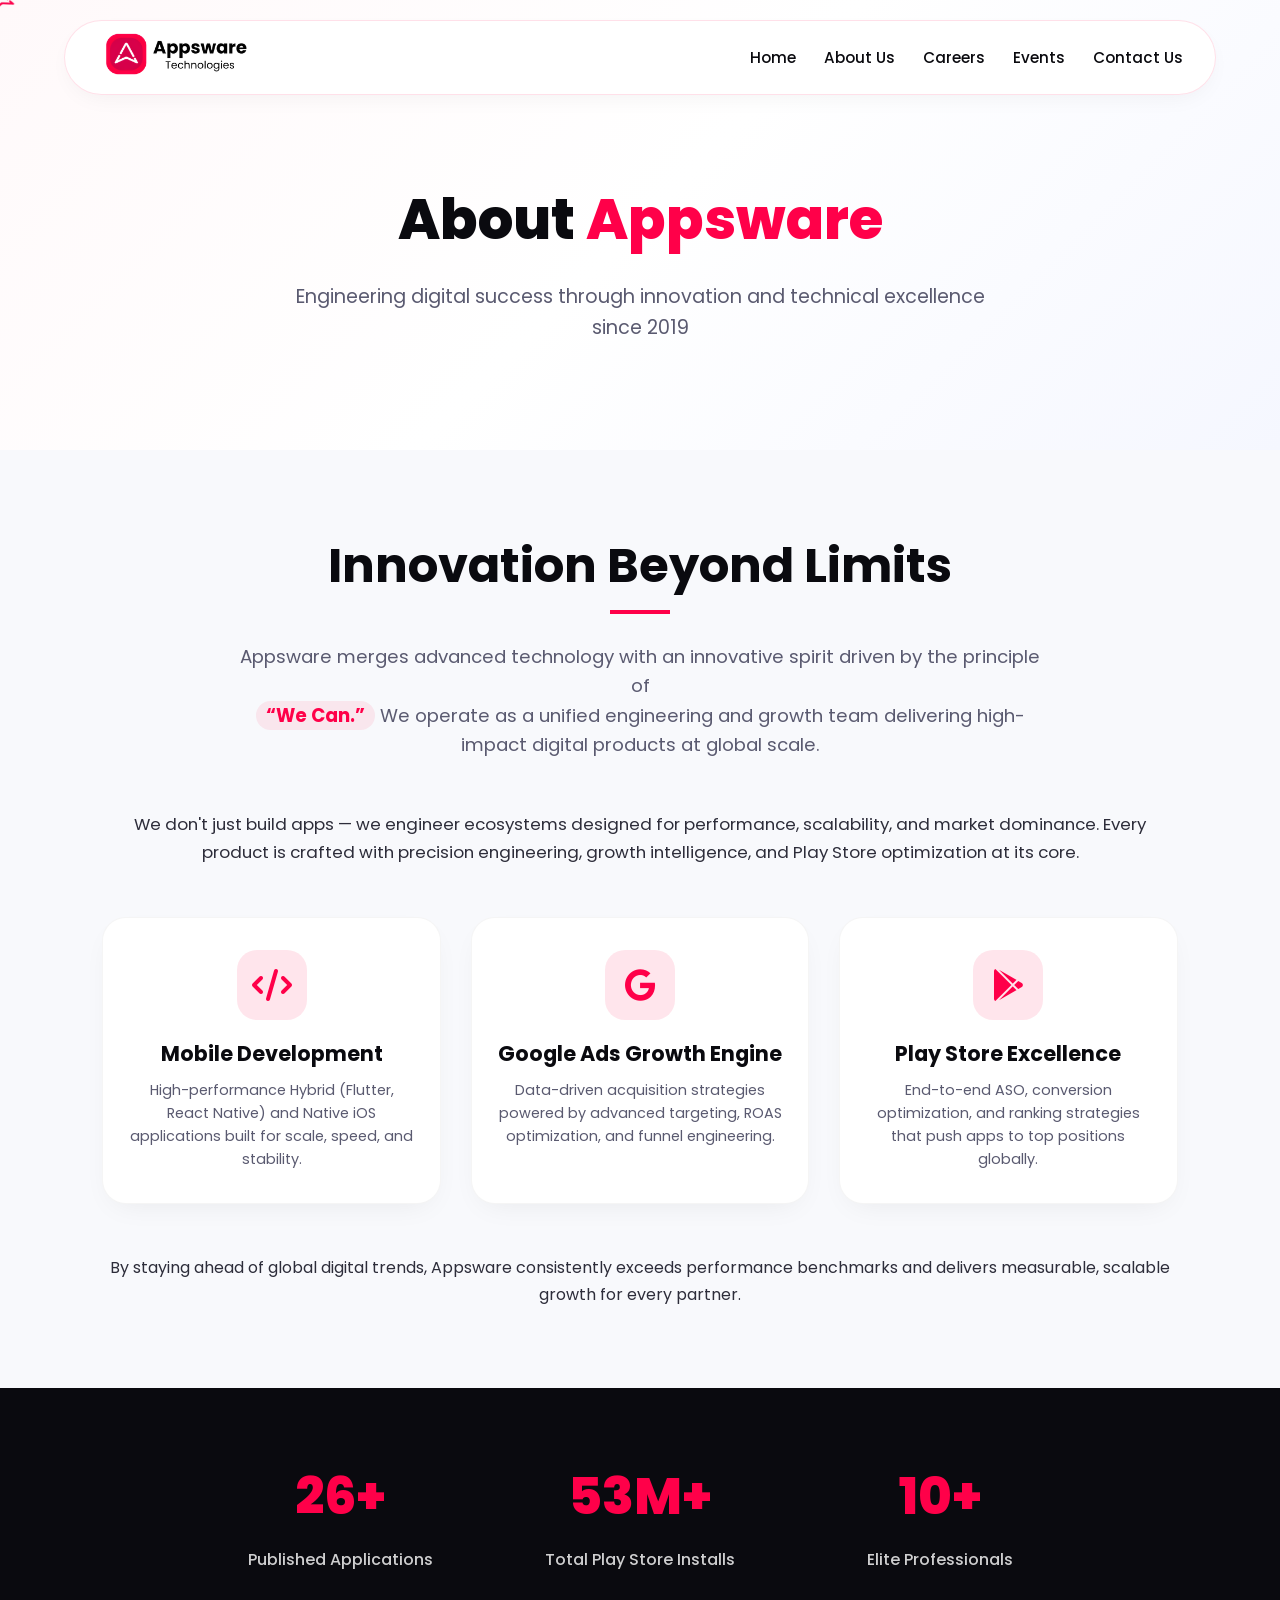
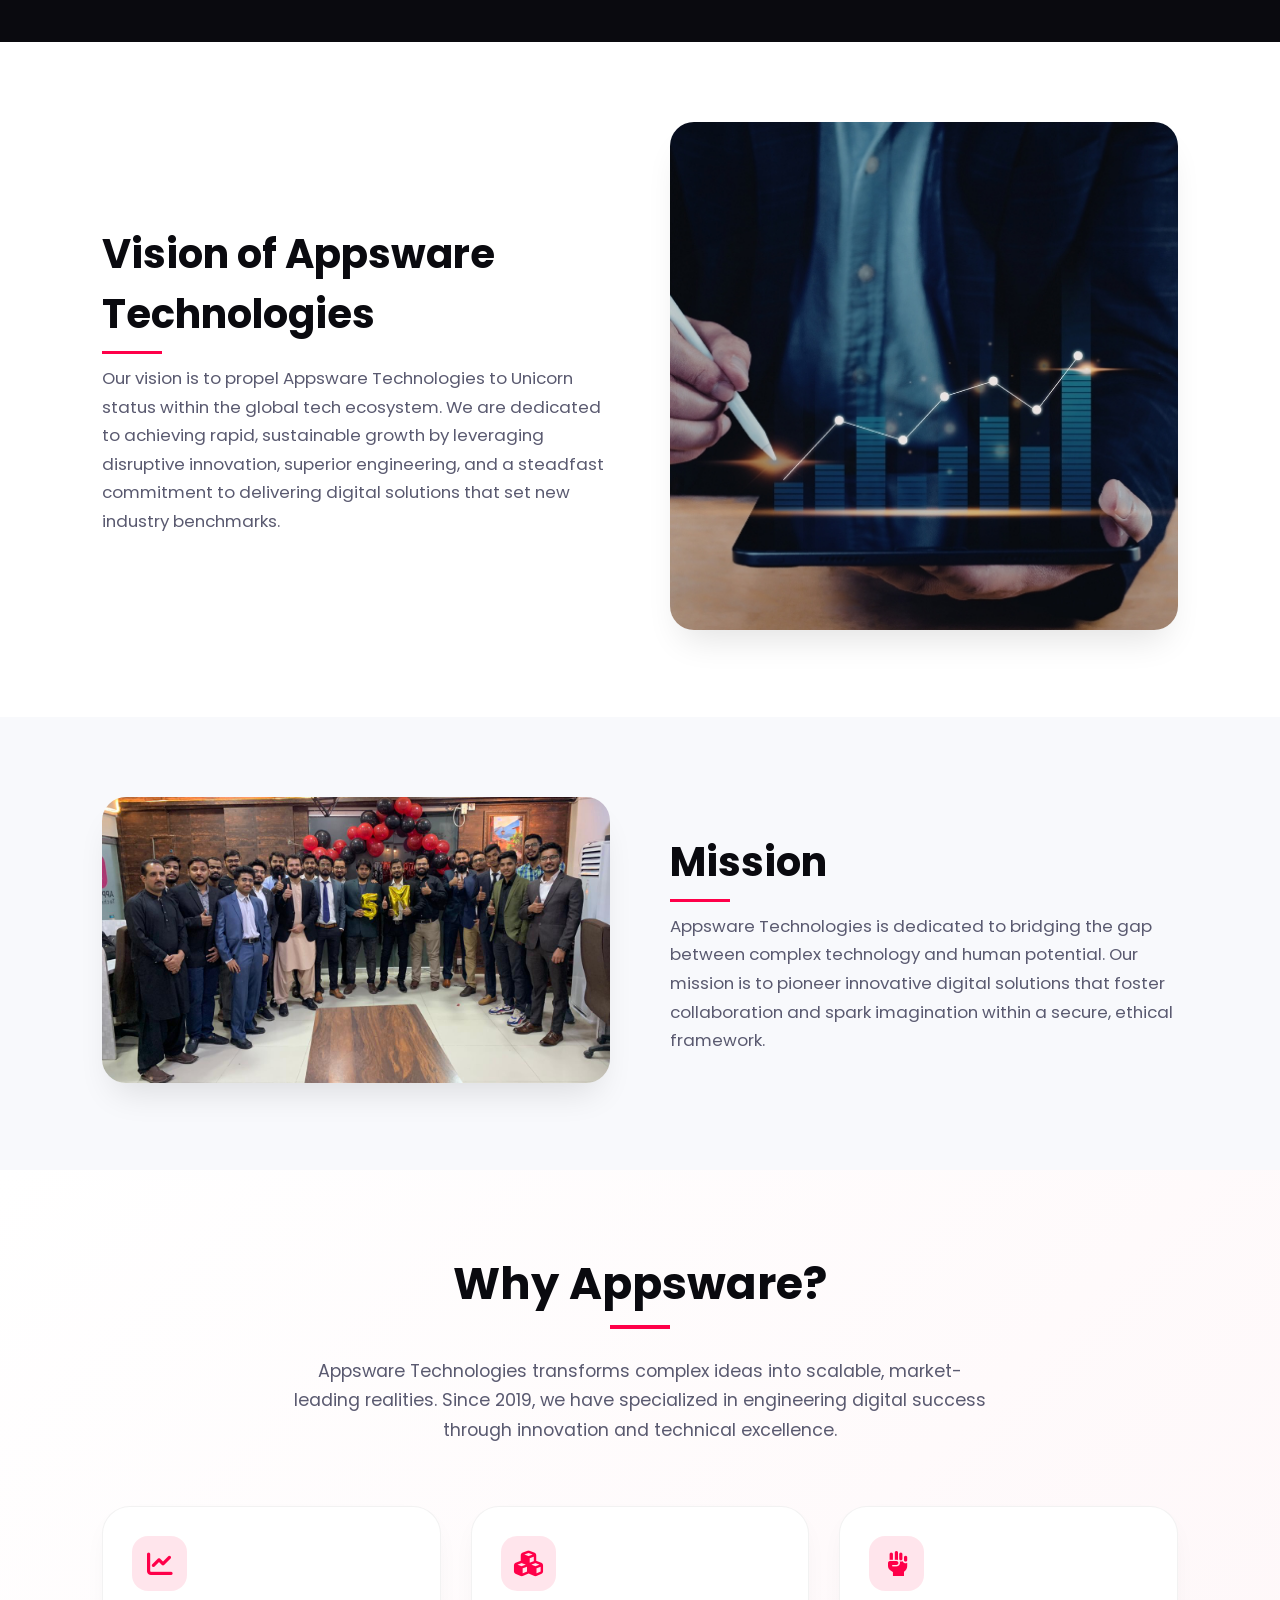
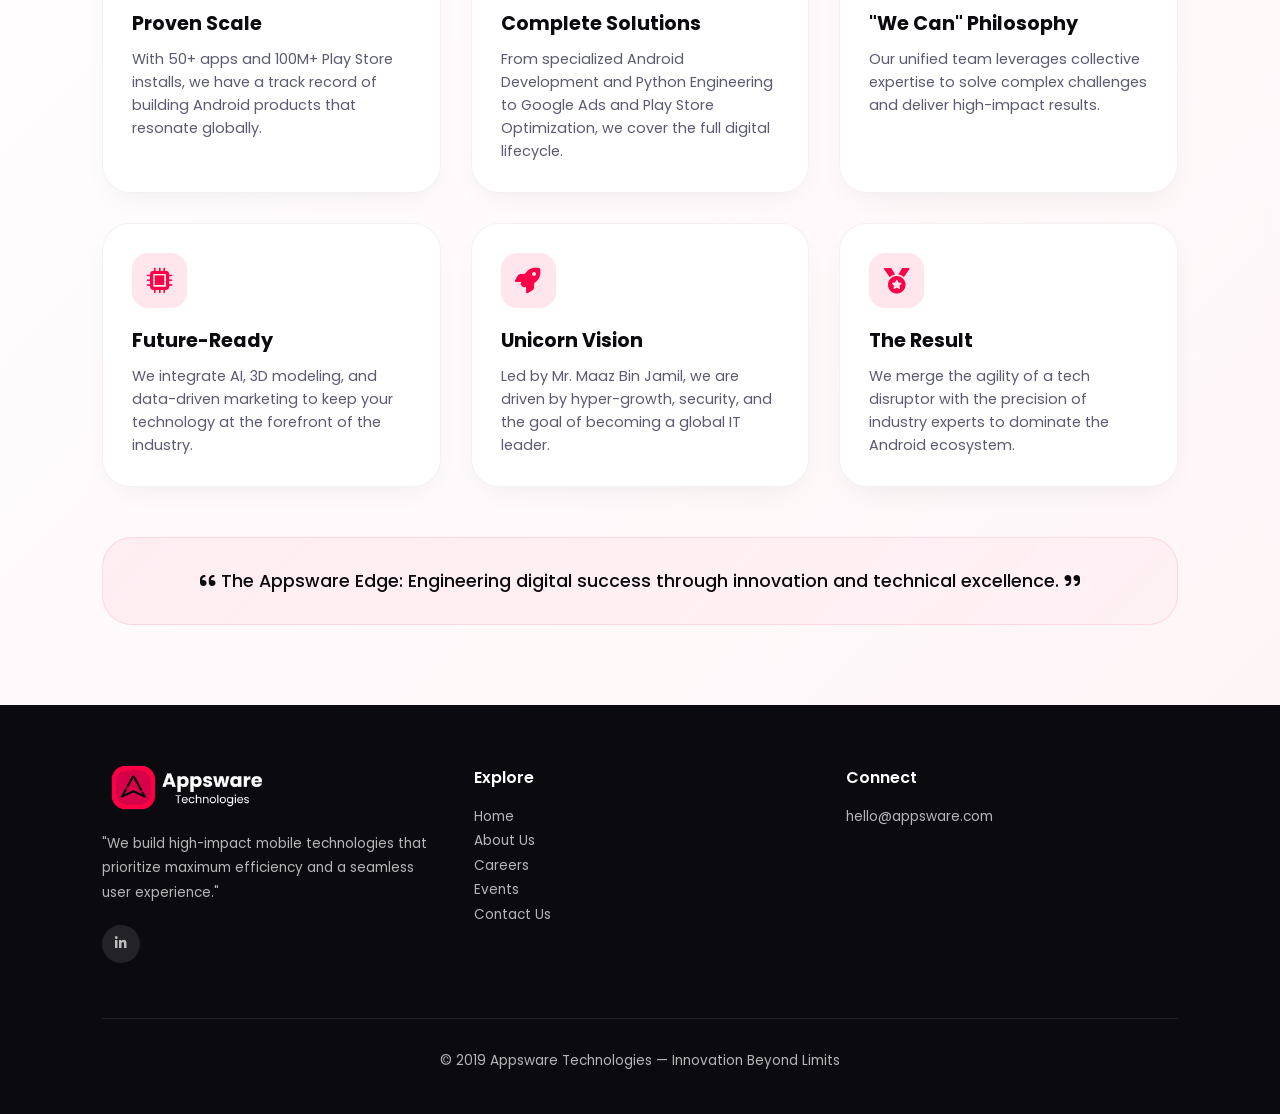
==== commit aa5a9b3b: "Update about.html" ====
--- a/about.html
+++ b/about.html
@@ -1157,7 +1157,7 @@
       <p>hello@appsware.com</p>
     </div>
     <div class="footer-bottom">
-      <p>© 2025 Appsware Technologies — Innovation Beyond Limits</p>
+      <p>© 2019 Appsware Technologies — Innovation Beyond Limits</p>
     </div>
   </footer>
 
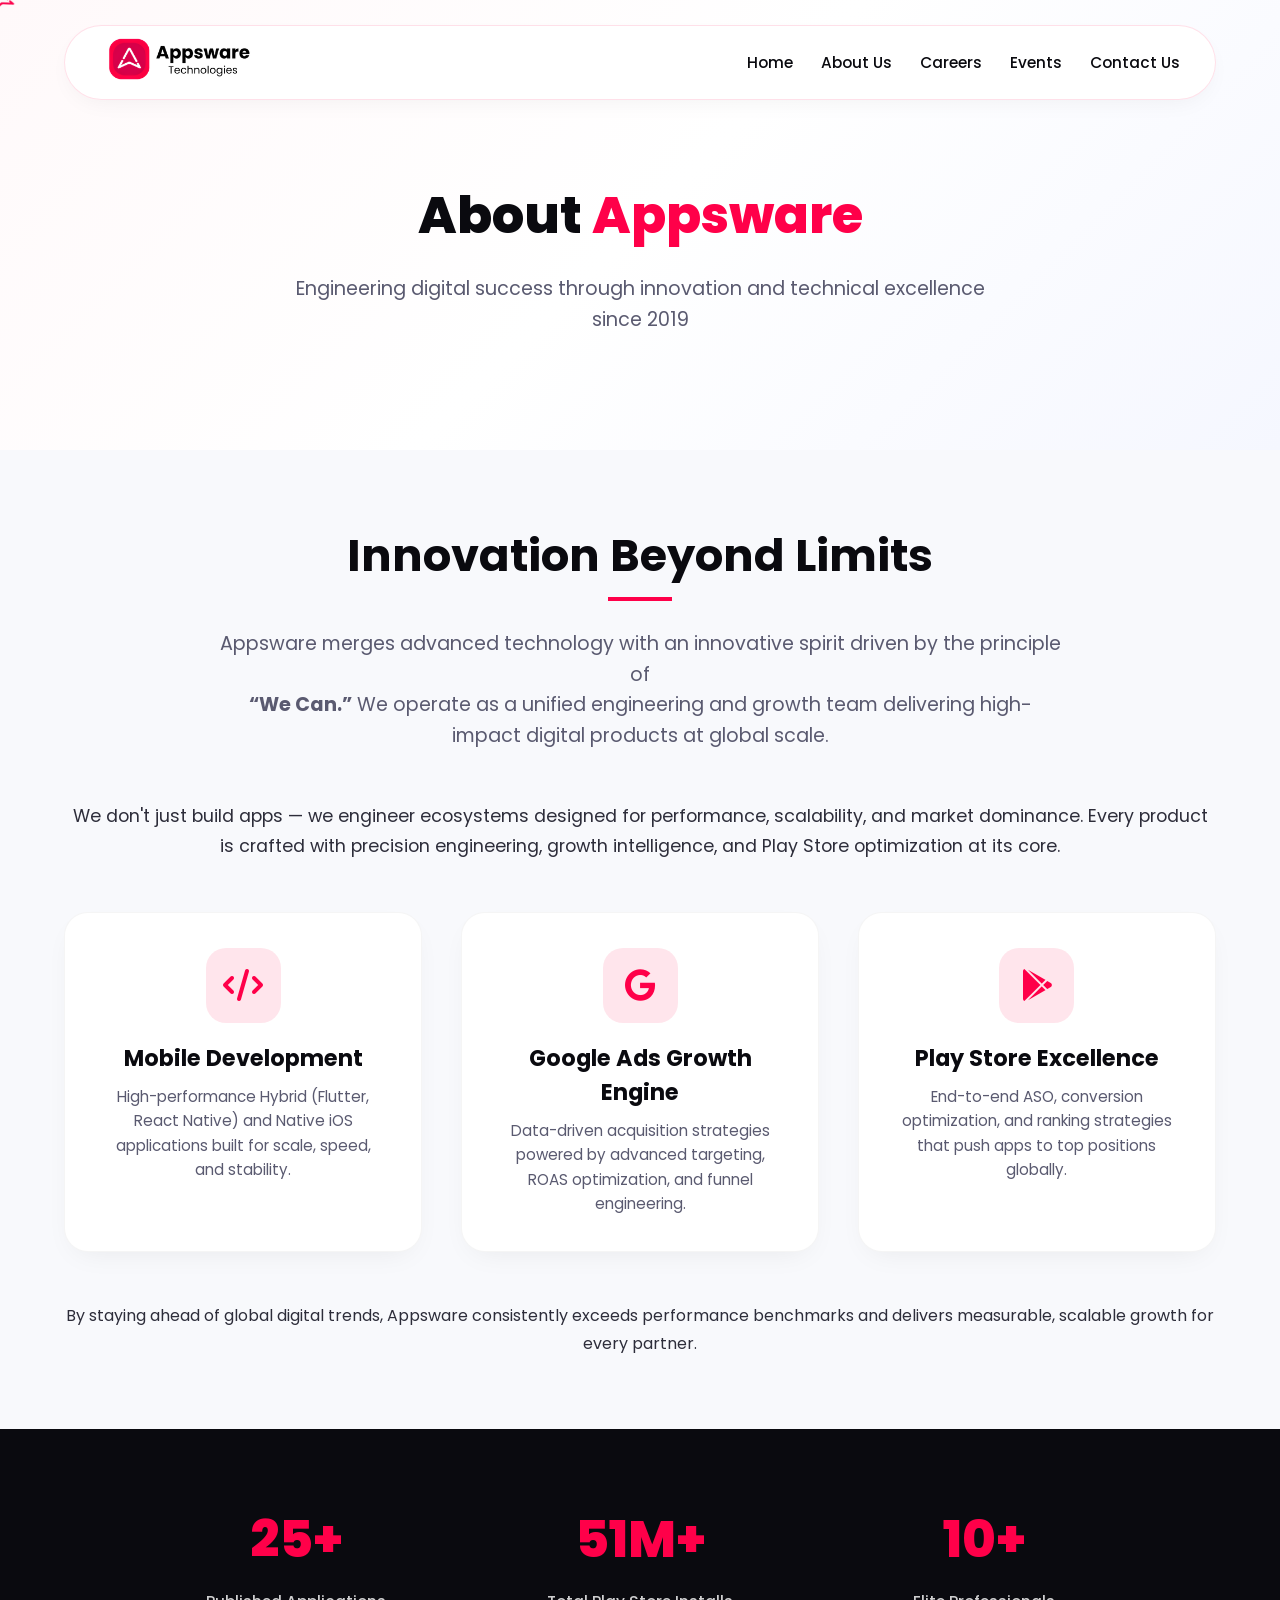
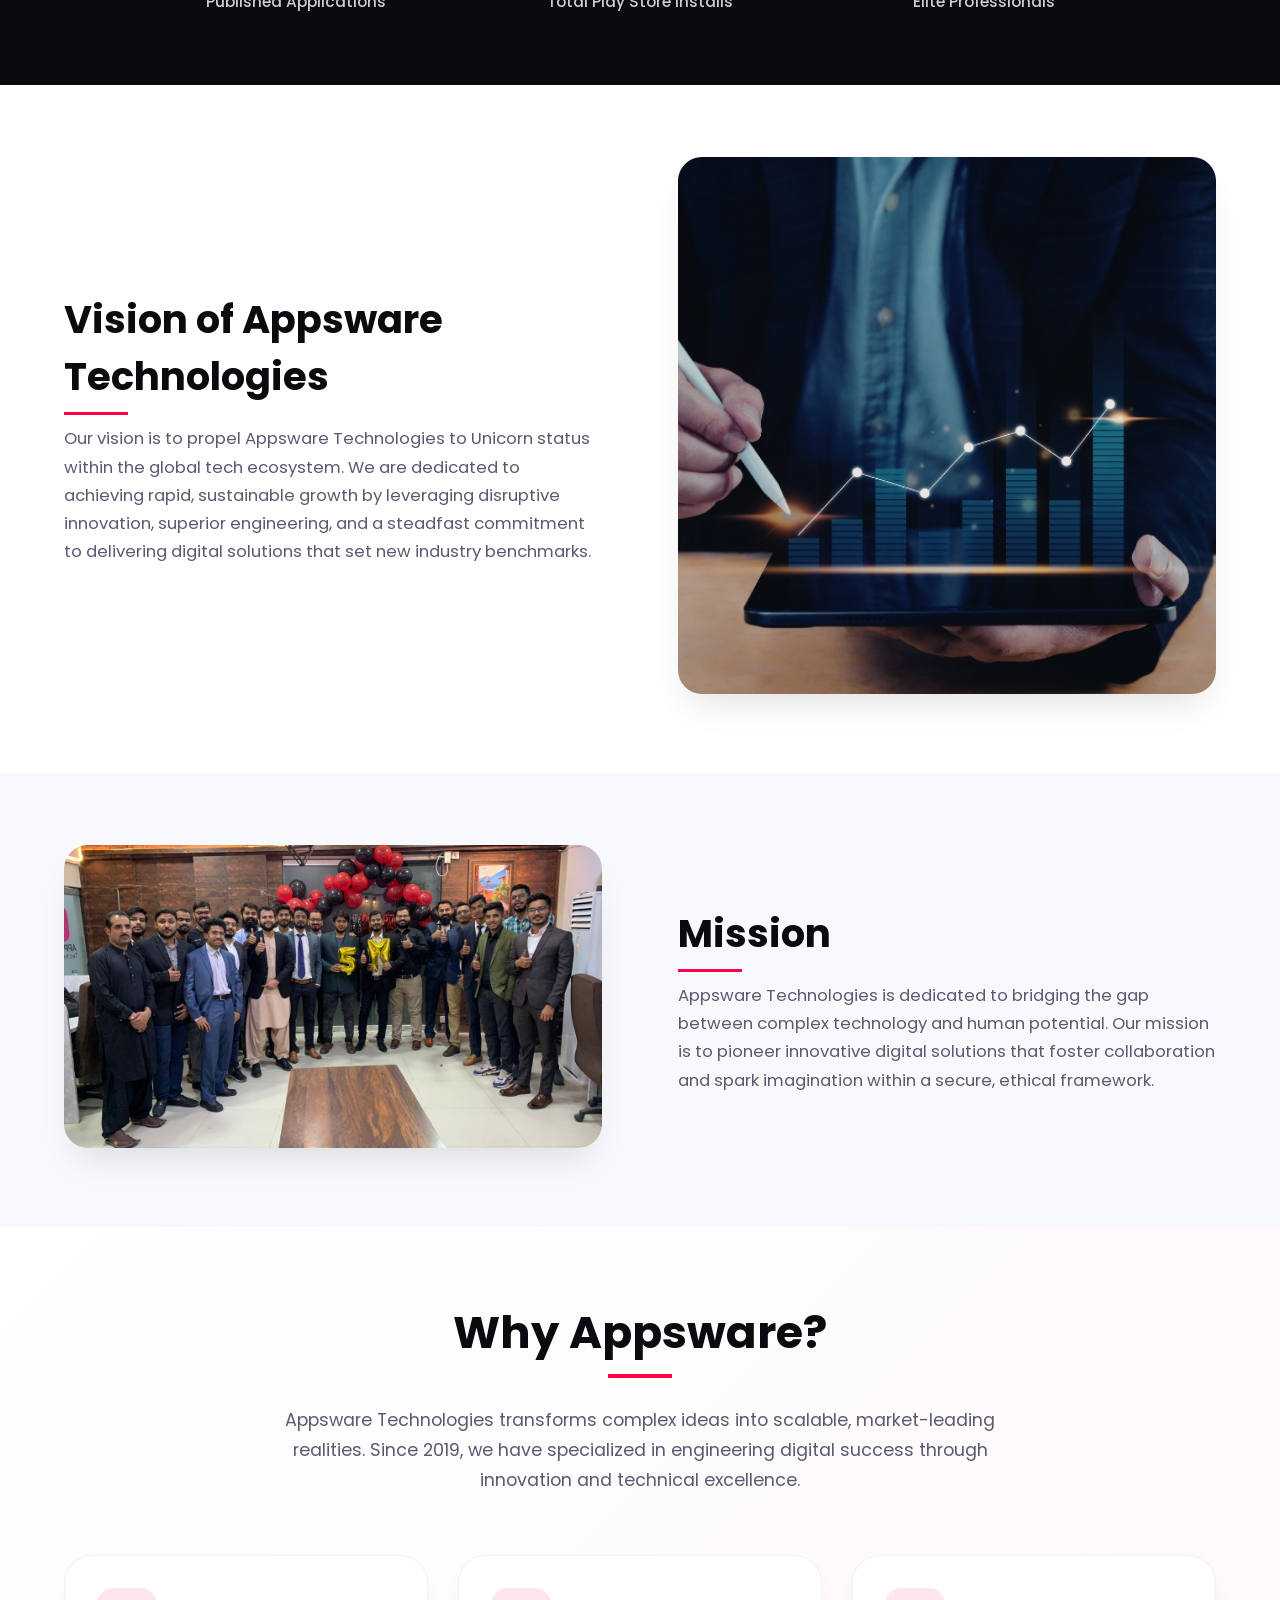
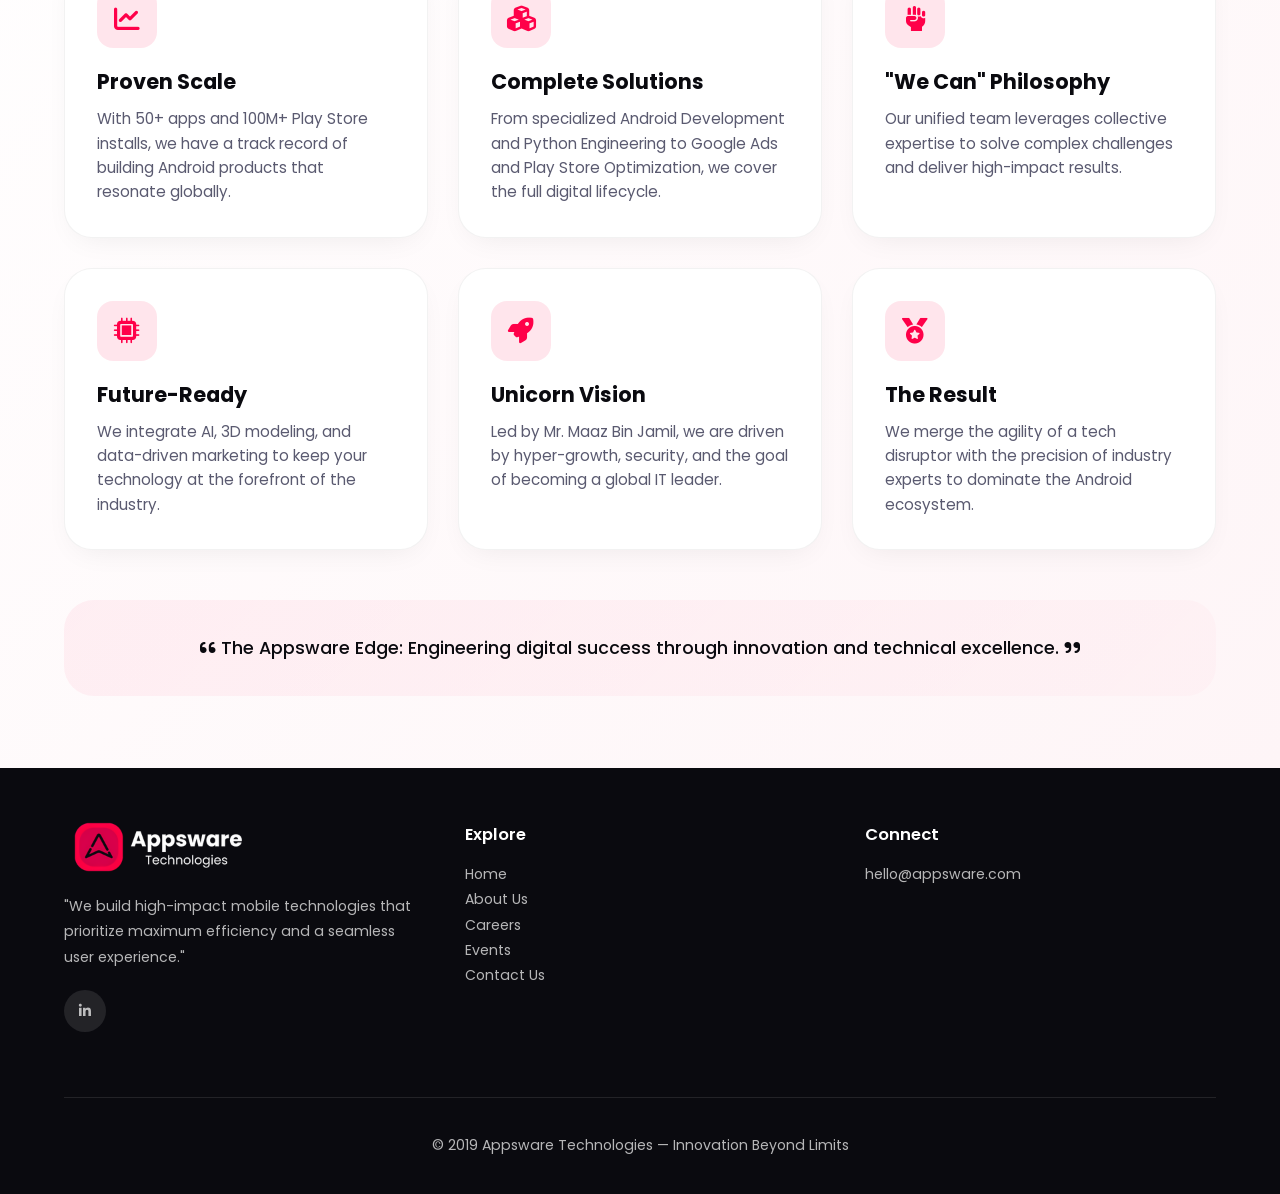
==== commit da32b50c: "Update about.html" ====
--- a/about.html
+++ b/about.html
@@ -75,21 +75,21 @@
       font-family: 'Poppins', sans-serif;
     }
 
-    /* ========== RESPONSIVE NAVBAR ========== */
+    /* ========== NAVBAR - FULLY RESPONSIVE FOR ALL SCREEN SIZES ========== */
     .navbar {
       position: fixed;
-      top: 20px;
+      top: clamp(15px, 2vw, 25px);
       left: 50%;
       transform: translateX(-50%);
       width: 90%;
-      max-width: 1300px;
+      max-width: 1400px;
       display: flex;
       justify-content: space-between;
       align-items: center;
-      padding: 12px 32px;
+      padding: clamp(10px, 1.2vw, 18px) clamp(20px, 3vw, 45px);
       background: rgba(255, 255, 255, 0.96);
       backdrop-filter: blur(12px);
-      border-radius: 80px;
+      border-radius: clamp(40px, 5vw, 80px);
       box-shadow: 0 8px 25px -8px rgba(0, 0, 0, 0.06);
       z-index: 1000;
       border: 1px solid rgba(255, 0, 73, 0.12);
@@ -99,8 +99,8 @@
     .navbar.scrolled {
       top: 0;
       width: 100%;
-      border-radius: 0px;
-      padding: 12px 5%;
+      border-radius: 0;
+      padding: clamp(8px, 1vw, 15px) clamp(20px, 4vw, 5%);
       background: rgba(255, 255, 255, 0.98);
       box-shadow: 0 5px 20px rgba(0, 0, 0, 0.08);
     }
@@ -113,14 +113,14 @@
     }
 
     .logo img {
-      height: 42px;
+      height: clamp(35px, 4vw, 50px);
       width: auto;
       object-fit: contain;
     }
 
     .nav-links {
       display: flex;
-      gap: 28px;
+      gap: clamp(15px, 2vw, 40px);
       align-items: center;
       flex-wrap: wrap;
     }
@@ -129,7 +129,7 @@
       text-decoration: none;
       color: var(--dark);
       font-weight: 500;
-      font-size: 0.95rem;
+      font-size: clamp(0.85rem, 1.2vw, 1.05rem);
       transition: var(--transition);
       position: relative;
       white-space: nowrap;
@@ -158,13 +158,13 @@
       display: none;
       flex-direction: column;
       cursor: pointer;
-      gap: 5px;
+      gap: clamp(4px, 0.8vw, 6px);
       z-index: 1001;
       flex-shrink: 0;
     }
 
     .hamburger span {
-      width: 25px;
+      width: clamp(22px, 3vw, 27px);
       height: 3px;
       background: var(--dark);
       transition: var(--transition);
@@ -188,7 +188,7 @@
       top: 0;
       right: -100%;
       width: 70%;
-      max-width: 280px;
+      max-width: 300px;
       height: 100vh;
       background: white;
       box-shadow: -5px 0 30px rgba(0, 0, 0, 0.1);
@@ -237,15 +237,65 @@
       visibility: visible;
     }
 
-    /* Desktop Navigation */
-    @media (min-width: 993px) {
+    /* NAVBAR RESPONSIVE BREAKPOINTS FOR ALL SCREENS */
+    @media (min-width: 1921px) {
       .navbar {
-        width: 90%;
-        padding: 12px 32px;
-      }
-    }
-
-    /* Tablet Navigation */
+        max-width: 1800px;
+        padding: 18px 50px;
+      }
+      .nav-links {
+        gap: 45px;
+      }
+      .nav-links a {
+        font-size: 1.1rem;
+      }
+      .logo img {
+        height: 55px;
+      }
+    }
+
+    @media (min-width: 1601px) and (max-width: 1920px) {
+      .navbar {
+        max-width: 1500px;
+        padding: 15px 40px;
+      }
+      .nav-links {
+        gap: 35px;
+      }
+      .nav-links a {
+        font-size: 1rem;
+      }
+      .logo img {
+        height: 48px;
+      }
+    }
+
+    @media (min-width: 1201px) and (max-width: 1600px) {
+      .navbar {
+        max-width: 1300px;
+        padding: 12px 35px;
+      }
+      .nav-links {
+        gap: 28px;
+      }
+      .logo img {
+        height: 42px;
+      }
+    }
+
+    @media (min-width: 993px) and (max-width: 1200px) {
+      .navbar {
+        width: 92%;
+        padding: 12px 30px;
+      }
+      .nav-links {
+        gap: 22px;
+      }
+      .nav-links a {
+        font-size: 0.9rem;
+      }
+    }
+
     @media (max-width: 992px) {
       .navbar {
         width: 95%;
@@ -268,7 +318,6 @@
       }
     }
 
-    /* Mobile Navigation */
     @media (max-width: 768px) {
       .navbar {
         width: 96%;
@@ -317,13 +366,12 @@
       align-items: center;
       justify-content: center;
       text-align: center;
-      padding: 150px 8% 80px;
+      padding: clamp(120px, 15vh, 180px) clamp(20px, 5vw, 8%) clamp(60px, 8vh, 100px);
       background: linear-gradient(135deg, #FFF9FA 0%, #FFFFFF 50%, #F5F7FF 100%);
-      position: relative;
     }
 
     .page-header h1 {
-      font-size: clamp(2rem, 5vw, 3.5rem);
+      font-size: clamp(2rem, 4vw, 3.8rem);
       font-weight: 800;
       color: var(--dark);
       margin-bottom: 20px;
@@ -334,13 +382,23 @@
     }
 
     .page-header p {
-      font-size: clamp(1rem, 2.5vw, 1.2rem);
+      font-size: clamp(1rem, 1.5vw, 1.3rem);
       color: var(--text-muted);
       max-width: 700px;
       margin: 0 auto;
       line-height: 1.6;
     }
 
+    @media (min-width: 1921px) {
+      .page-header h1 {
+        font-size: 4.5rem;
+      }
+      .page-header p {
+        font-size: 1.4rem;
+        max-width: 900px;
+      }
+    }
+
     @media (max-width: 992px) {
       .page-header {
         padding: 130px 5% 60px;
@@ -367,23 +425,23 @@
 
     /* ========== INNOVATION SECTION ========== */
     .innovation {
-      padding: 80px 8%;
+      padding: clamp(60px, 8vh, 100px) clamp(20px, 5vw, 8%);
       background: var(--gray-bg);
     }
 
     .container {
-      max-width: 1200px;
+      max-width: 1300px;
       margin: 0 auto;
     }
 
     .innovation-header {
       text-align: center;
-      max-width: 800px;
+      max-width: 850px;
       margin: 0 auto 50px;
     }
 
     .innovation-header h2 {
-      font-size: clamp(1.6rem, 5vw, 3rem);
+      font-size: clamp(1.8rem, 3.5vw, 3.2rem);
       font-weight: 700;
       color: var(--dark);
       margin-bottom: 20px;
@@ -397,23 +455,16 @@
       bottom: -12px;
       left: 50%;
       transform: translateX(-50%);
-      width: 60px;
+      width: clamp(50px, 5vw, 70px);
       height: 4px;
       background: var(--primary);
     }
 
     .innovation-header p {
-      font-size: clamp(0.9rem, 2.5vw, 1.15rem);
+      font-size: clamp(0.95rem, 1.5vw, 1.2rem);
       color: var(--text-muted);
       line-height: 1.6;
       margin-top: 20px;
-    }
-
-    .innovation-header p b {
-      color: var(--primary);
-      background: rgba(255, 0, 73, 0.08);
-      padding: 2px 10px;
-      border-radius: 30px;
     }
 
     .lead-text, .closing-text {
@@ -423,30 +474,30 @@
     }
 
     .lead-text {
-      font-size: clamp(0.9rem, 2.5vw, 1.05rem);
+      font-size: clamp(0.95rem, 1.4vw, 1.1rem);
       margin-bottom: 50px;
     }
 
     .closing-text {
-      font-size: clamp(0.85rem, 2.5vw, 1rem);
+      font-size: clamp(0.9rem, 1.3vw, 1rem);
       margin-top: 50px;
     }
 
     .specialties-horizontal {
       display: flex;
       flex-direction: row;
-      gap: 30px;
+      gap: clamp(20px, 3vw, 40px);
       justify-content: center;
       flex-wrap: wrap;
     }
 
     .specialties-horizontal .item {
       flex: 1;
-      min-width: 250px;
-      max-width: 350px;
+      min-width: 260px;
+      max-width: 380px;
       background: var(--card-white);
       border-radius: 24px;
-      padding: 2rem 1.5rem;
+      padding: clamp(1.5rem, 3vw, 2.2rem);
       transition: var(--transition);
       border: 1px solid rgba(0, 0, 0, 0.04);
       box-shadow: var(--shadow-sm);
@@ -460,14 +511,14 @@
     }
 
     .specialties-horizontal .item-icon {
-      width: 70px;
-      height: 70px;
+      width: clamp(60px, 7vw, 75px);
+      height: clamp(60px, 7vw, 75px);
       background: rgba(255, 0, 73, 0.1);
       display: flex;
       align-items: center;
       justify-content: center;
       border-radius: 20px;
-      font-size: 2rem;
+      font-size: clamp(1.8rem, 2.5vw, 2.2rem);
       color: var(--primary);
       margin: 0 auto 18px;
       transition: var(--transition);
@@ -479,7 +530,7 @@
     }
 
     .specialties-horizontal .item-text h3 {
-      font-size: 1.3rem;
+      font-size: clamp(1.2rem, 2vw, 1.4rem);
       font-weight: 700;
       margin-bottom: 10px;
       color: var(--dark);
@@ -487,8 +538,15 @@
 
     .specialties-horizontal .item-text p {
       color: #5A5A70;
-      font-size: 0.9rem;
+      font-size: clamp(0.85rem, 1.2vw, 0.95rem);
       line-height: 1.6;
+    }
+
+    @media (min-width: 1921px) {
+      .specialties-horizontal .item {
+        min-width: 320px;
+        max-width: 420px;
+      }
     }
 
     @media (max-width: 992px) {
@@ -496,7 +554,7 @@
         padding: 60px 5%;
       }
       .innovation-header h2 {
-        font-size: 1.6rem;
+        font-size: 1.8rem;
       }
     }
 
@@ -522,7 +580,7 @@
         text-align: left;
       }
       .lead-text, .closing-text {
-        font-size: 0.85rem;
+        font-size: 0.9rem;
       }
     }
 
@@ -531,20 +589,20 @@
       display: flex;
       justify-content: center;
       background: var(--dark);
-      padding: 70px 8%;
+      padding: clamp(50px, 8vh, 85px) clamp(20px, 5vw, 8%);
       text-align: center;
-      gap: 50px;
+      gap: clamp(30px, 5vw, 70px);
       flex-wrap: wrap;
     }
 
     .stat-item {
       flex: 1;
       min-width: 160px;
-      max-width: 250px;
+      max-width: 280px;
     }
 
     .stat-number {
-      font-size: clamp(2rem, 6vw, 3.2rem);
+      font-size: clamp(2rem, 4vw, 3.5rem);
       font-weight: 800;
       color: var(--primary);
       margin-bottom: 12px;
@@ -553,12 +611,21 @@
     .stats p {
       color: rgba(255, 255, 255, 0.8);
       font-weight: 500;
-      font-size: clamp(0.8rem, 2vw, 1rem);
+      font-size: clamp(0.85rem, 1.2vw, 1rem);
+    }
+
+    @media (min-width: 1921px) {
+      .stat-number {
+        font-size: 4rem;
+      }
+      .stat-item {
+        max-width: 350px;
+      }
     }
 
     @media (max-width: 992px) {
       .stats {
-        gap: 30px;
+        gap: 35px;
         padding: 50px 5%;
       }
     }
@@ -574,16 +641,16 @@
 
     /* ========== VISION SECTION ========== */
     .vision-section {
-      padding: 80px 8%;
+      padding: clamp(60px, 8vh, 100px) clamp(20px, 5vw, 8%);
       background: white;
     }
 
     .vision-container {
-      max-width: 1200px;
+      max-width: 1300px;
       margin: 0 auto;
       display: flex;
       align-items: center;
-      gap: 60px;
+      gap: clamp(40px, 6vw, 80px);
       flex-wrap: wrap;
     }
 
@@ -592,7 +659,7 @@
     }
 
     .vision-content h2 {
-      font-size: clamp(1.6rem, 4vw, 2.5rem);
+      font-size: clamp(1.8rem, 3vw, 2.8rem);
       font-weight: 700;
       margin-bottom: 20px;
       color: var(--dark);
@@ -605,7 +672,7 @@
       position: absolute;
       bottom: -10px;
       left: 0;
-      width: 60px;
+      width: clamp(50px, 5vw, 70px);
       height: 3px;
       background: var(--primary);
     }
@@ -613,7 +680,7 @@
     .vision-content p {
       color: var(--text-muted);
       line-height: 1.7;
-      font-size: clamp(0.9rem, 2.5vw, 1.05rem);
+      font-size: clamp(0.95rem, 1.3vw, 1.05rem);
     }
 
     .vision-image {
@@ -633,16 +700,16 @@
 
     /* ========== MISSION SECTION ========== */
     .mission-section {
-      padding: 80px 8%;
+      padding: clamp(60px, 8vh, 100px) clamp(20px, 5vw, 8%);
       background: var(--gray-bg);
     }
 
     .mission-container {
-      max-width: 1200px;
+      max-width: 1300px;
       margin: 0 auto;
       display: flex;
       align-items: center;
-      gap: 60px;
+      gap: clamp(40px, 6vw, 80px);
       flex-wrap: wrap;
       flex-direction: row-reverse;
     }
@@ -652,7 +719,7 @@
     }
 
     .mission-content h2 {
-      font-size: clamp(1.6rem, 4vw, 2.5rem);
+      font-size: clamp(1.8rem, 3vw, 2.8rem);
       font-weight: 700;
       margin-bottom: 20px;
       color: var(--dark);
@@ -665,7 +732,7 @@
       position: absolute;
       bottom: -10px;
       left: 0;
-      width: 60px;
+      width: clamp(50px, 5vw, 70px);
       height: 3px;
       background: var(--primary);
     }
@@ -673,7 +740,7 @@
     .mission-content p {
       color: var(--text-muted);
       line-height: 1.7;
-      font-size: clamp(0.9rem, 2.5vw, 1.05rem);
+      font-size: clamp(0.95rem, 1.3vw, 1.05rem);
     }
 
     .mission-image {
@@ -708,7 +775,7 @@
 
     /* ========== WHY APPWARE SECTION ========== */
     .why-appware {
-      padding: 80px 8%;
+      padding: clamp(60px, 8vh, 100px) clamp(20px, 5vw, 8%);
       background: linear-gradient(135deg, #ffffff 0%, #fef5f7 100%);
     }
 
@@ -719,12 +786,12 @@
 
     .why-header {
       text-align: center;
-      max-width: 700px;
+      max-width: 750px;
       margin: 0 auto 60px;
     }
 
     .why-header h2 {
-      font-size: clamp(1.6rem, 5vw, 2.8rem);
+      font-size: clamp(1.8rem, 3.5vw, 3rem);
       font-weight: 700;
       color: var(--dark);
       margin-bottom: 20px;
@@ -738,13 +805,13 @@
       bottom: -12px;
       left: 50%;
       transform: translateX(-50%);
-      width: 60px;
+      width: clamp(50px, 5vw, 70px);
       height: 4px;
       background: var(--primary);
     }
 
     .why-header > p {
-      font-size: clamp(0.9rem, 2.5vw, 1.1rem);
+      font-size: clamp(0.95rem, 1.4vw, 1.1rem);
       color: var(--text-muted);
       line-height: 1.7;
       margin-top: 20px;
@@ -752,7 +819,7 @@
 
     .why-grid {
       display: grid;
-      grid-template-columns: repeat(auto-fit, minmax(280px, 1fr));
+      grid-template-columns: repeat(auto-fit, minmax(300px, 1fr));
       gap: 30px;
       margin-top: 40px;
     }
@@ -760,7 +827,7 @@
     .why-card {
       background: var(--card-white);
       border-radius: 28px;
-      padding: 1.8rem;
+      padding: clamp(1.5rem, 3vw, 2rem);
       transition: var(--transition);
       border: 1px solid rgba(0, 0, 0, 0.05);
       box-shadow: var(--shadow-sm);
@@ -773,8 +840,8 @@
     }
 
     .card-icon {
-      width: 55px;
-      height: 55px;
+      width: clamp(50px, 6vw, 60px);
+      height: clamp(50px, 6vw, 60px);
       background: rgba(255, 0, 73, 0.1);
       border-radius: 16px;
       display: flex;
@@ -789,7 +856,7 @@
     }
 
     .card-icon i {
-      font-size: 1.6rem;
+      font-size: clamp(1.5rem, 2vw, 1.8rem);
       color: var(--primary);
       transition: var(--transition);
     }
@@ -799,7 +866,7 @@
     }
 
     .why-card h3 {
-      font-size: 1.2rem;
+      font-size: clamp(1.1rem, 1.8vw, 1.3rem);
       font-weight: 700;
       margin-bottom: 10px;
       color: var(--dark);
@@ -808,20 +875,19 @@
     .why-card p {
       color: var(--text-muted);
       line-height: 1.6;
-      font-size: 0.9rem;
+      font-size: clamp(0.85rem, 1.2vw, 0.95rem);
     }
 
     .why-result {
       margin-top: 50px;
       text-align: center;
-      padding: 30px;
+      padding: clamp(25px, 4vw, 35px);
       background: linear-gradient(135deg, rgba(255, 0, 73, 0.05), rgba(255, 0, 73, 0.02));
       border-radius: 30px;
-      border: 1px solid rgba(255, 0, 73, 0.1);
     }
 
     .why-result p {
-      font-size: clamp(0.95rem, 3vw, 1.1rem);
+      font-size: clamp(0.95rem, 1.5vw, 1.1rem);
       font-weight: 500;
       color: var(--dark);
     }
@@ -845,27 +911,27 @@
     .footer {
       background: var(--dark);
       color: #FFFFFF;
-      padding: 60px 8% 40px;
+      padding: clamp(40px, 6vh, 60px) clamp(20px, 5vw, 8%) clamp(30px, 4vh, 40px);
       display: flex;
       justify-content: space-between;
       flex-wrap: wrap;
-      gap: 40px;
+      gap: clamp(25px, 4vw, 50px);
     }
 
     .footer-col {
       flex: 1;
-      min-width: 160px;
+      min-width: 180px;
     }
 
     .footer-logo img {
-      height: 45px;
+      height: clamp(40px, 5vw, 50px);
       width: auto;
       margin-bottom: 15px;
     }
 
     .footer-logo p {
       color: rgba(255, 255, 255, 0.7);
-      font-size: 0.85rem;
+      font-size: clamp(0.8rem, 1.2vw, 0.9rem);
       line-height: 1.6;
       margin-bottom: 20px;
     }
@@ -880,12 +946,12 @@
       display: flex;
       align-items: center;
       justify-content: center;
-      width: 38px;
-      height: 38px;
+      width: clamp(35px, 4vw, 42px);
+      height: clamp(35px, 4vw, 42px);
       background: rgba(255, 255, 255, 0.1);
       border-radius: 50%;
       color: white;
-      font-size: 1.1rem;
+      font-size: clamp(1rem, 1.3vw, 1.2rem);
       transition: var(--transition);
     }
 
@@ -895,7 +961,7 @@
     }
 
     .footer h4 {
-      font-size: 1rem;
+      font-size: clamp(0.95rem, 1.3vw, 1.05rem);
       margin-bottom: 15px;
       font-weight: 600;
       color: white;
@@ -904,7 +970,7 @@
     .footer p, .footer a {
       color: rgba(255, 255, 255, 0.7);
       text-decoration: none;
-      font-size: 0.85rem;
+      font-size: clamp(0.8rem, 1.1vw, 0.9rem);
       line-height: 1.8;
       transition: var(--transition);
     }
@@ -916,11 +982,10 @@
 
     .footer-bottom {
       text-align: center;
-      padding-top: 30px;
+      padding-top: clamp(25px, 4vh, 35px);
       margin-top: 15px;
       border-top: 1px solid rgba(255, 255, 255, 0.1);
-      font-size: 0.8rem;
-      color: rgba(255, 255, 255, 0.5);
+      font-size: clamp(0.75rem, 1vw, 0.85rem);
       width: 100%;
     }
 
@@ -950,17 +1015,14 @@
 </head>
 <body>
 
-  <!-- Custom Cursor -->
   <div class="appsware-cursor" style="display: none;"></div>
 
-  <!-- NAVBAR -->
   <nav class="navbar">
     <a href="index.html" class="logo-link">
       <div class="logo">
         <img src="/appsware/assets/Appsware Technologies.jpg" alt="Appsware Logo">
       </div>
     </a>
-    
     <div class="nav-links">
       <a href="index.html">Home</a>
       <a href="about.html">About Us</a>
@@ -968,7 +1030,6 @@
       <a href="events.html">Events</a>
       <a href="contact.html">Contact Us</a>
     </div>
-    
     <div class="hamburger" id="hamburger">
       <span></span>
       <span></span>
@@ -983,10 +1044,8 @@
     <a href="events.html">Events</a>
     <a href="contact.html">Contact Us</a>
   </div>
-  
   <div class="overlay" id="overlay"></div>
 
-  <!-- PAGE HEADER -->
   <section class="page-header fade-up">
     <div>
       <h1>About <span>Appsware</span></h1>
@@ -994,7 +1053,6 @@
     </div>
   </section>
 
-  <!-- INNOVATION SECTION -->
   <section class="innovation fade-up">
     <div class="container">
       <div class="innovation-header">
@@ -1004,13 +1062,11 @@
           We operate as a unified engineering and growth team delivering high-impact digital products at global scale.
         </p>
       </div>
-
       <div class="innovation-text-centered">
         <p class="lead-text">
           We don't just build apps — we engineer ecosystems designed for performance, scalability, and market dominance.
           Every product is crafted with precision engineering, growth intelligence, and Play Store optimization at its core.
         </p>
-
         <div class="specialties-horizontal">
           <div class="item">
             <div class="item-icon"><i class="fas fa-code"></i></div>
@@ -1034,7 +1090,6 @@
             </div>
           </div>
         </div>
-
         <p class="closing-text">
           By staying ahead of global digital trends, Appsware consistently exceeds performance benchmarks and delivers measurable, scalable growth for every partner.
         </p>
@@ -1042,7 +1097,6 @@
     </div>
   </section>
 
-  <!-- STATS SECTION -->
   <section class="stats fade-up">
     <div class="stat-item">
       <div class="stat-number"><span class="counter-num" data-target="50">0</span>+</div>
@@ -1058,7 +1112,6 @@
     </div>
   </section>
 
-  <!-- VISION SECTION -->
   <section class="vision-section fade-up">
     <div class="vision-container">
       <div class="vision-content">
@@ -1071,7 +1124,6 @@
     </div>
   </section>
 
-  <!-- MISSION SECTION -->
   <section class="mission-section fade-up">
     <div class="mission-container">
       <div class="mission-content">
@@ -1084,14 +1136,12 @@
     </div>
   </section>
 
-  <!-- WHY APPWARE SECTION -->
   <section class="why-appware fade-up">
     <div class="why-container">
       <div class="why-header">
         <h2>Why Appsware?</h2>
         <p>Appsware Technologies transforms complex ideas into scalable, market-leading realities. Since 2019, we have specialized in engineering digital success through innovation and technical excellence.</p>
       </div>
-
       <div class="why-grid">
         <div class="why-card">
           <div class="card-icon"><i class="fas fa-chart-line"></i></div>
@@ -1124,14 +1174,12 @@
           <p>We merge the agility of a tech disruptor with the precision of industry experts to dominate the Android ecosystem.</p>
         </div>
       </div>
-
       <div class="why-result">
         <p><i class="fas fa-quote-left"></i> The Appsware Edge: Engineering digital success through innovation and technical excellence. <i class="fas fa-quote-right"></i></p>
       </div>
     </div>
   </section>
 
-  <!-- FOOTER -->
   <footer class="footer">
     <div class="footer-col">
       <div class="footer-logo">
@@ -1139,9 +1187,7 @@
         <p>"We build high-impact mobile technologies that prioritize maximum efficiency and a seamless user experience."</p>
       </div>
       <div class="social-links">
-        <a href="https://www.linkedin.com/company/appswaretechnologies/" target="_blank" rel="noopener noreferrer">
-          <i class="fab fa-linkedin-in"></i>
-        </a>
+        <a href="https://www.linkedin.com/company/appswaretechnologies/" target="_blank"><i class="fab fa-linkedin-in"></i></a>
       </div>
     </div>
     <div class="footer-col">
@@ -1162,7 +1208,6 @@
   </footer>
 
   <script>
-    // Show/hide custom cursor based on device
     const cursor = document.querySelector('.appsware-cursor');
     if (window.matchMedia('(hover: hover) and (pointer: fine)').matches && window.innerWidth > 992) {
       if (cursor) cursor.style.display = 'block';
@@ -1170,17 +1215,12 @@
       if (cursor) cursor.style.display = 'none';
     }
 
-    // Navbar scroll effect
     window.addEventListener('scroll', function() {
       const navbar = document.querySelector('.navbar');
-      if (window.scrollY > 50) {
-        navbar.classList.add('scrolled');
-      } else {
-        navbar.classList.remove('scrolled');
-      }
+      if (window.scrollY > 50) navbar.classList.add('scrolled');
+      else navbar.classList.remove('scrolled');
     });
 
-    // Hamburger Menu
     const hamburger = document.getElementById('hamburger');
     const mobileNav = document.getElementById('mobileNav');
     const overlay = document.getElementById('overlay');
@@ -1194,17 +1234,12 @@
 
     hamburger.addEventListener('click', toggleMenu);
     overlay.addEventListener('click', toggleMenu);
-
-    document.querySelectorAll('.mobile-nav a').forEach(link => {
-      link.addEventListener('click', toggleMenu);
-    });
-
-    // Counter animation
+    document.querySelectorAll('.mobile-nav a').forEach(link => link.addEventListener('click', toggleMenu));
+
     function animateCounter(element, target) {
       let current = 0;
       const increment = target / 60;
       const stepTime = 2000 / 60;
-      
       function updateCounter() {
         current += increment;
         if (current < target) {
@@ -1219,53 +1254,34 @@
 
     let countersStarted = false;
     const statsSection = document.querySelector('.stats');
-    
     const counterObserver = new IntersectionObserver((entries) => {
       entries.forEach(entry => {
         if (entry.isIntersecting && !countersStarted) {
           countersStarted = true;
           const counters = document.querySelectorAll('.counter-num');
           const targets = [50, 100, 20];
-          counters.forEach((counter, index) => {
-            animateCounter(counter, targets[index]);
-          });
+          counters.forEach((counter, index) => animateCounter(counter, targets[index]));
         }
       });
     }, { threshold: 0.3 });
-    
-    if (statsSection) {
-      counterObserver.observe(statsSection);
-    }
-
-    // Fade-up animation
+    if (statsSection) counterObserver.observe(statsSection);
+
     const fadeElements = document.querySelectorAll('.fade-up');
     const fadeObserver = new IntersectionObserver((entries) => {
       entries.forEach(entry => {
-        if (entry.isIntersecting) {
-          entry.target.classList.add('visible');
-        }
+        if (entry.isIntersecting) entry.target.classList.add('visible');
       });
     }, { threshold: 0.1, rootMargin: '0px 0px -50px 0px' });
-    
-    fadeElements.forEach(element => {
-      fadeObserver.observe(element);
-    });
-
-    // Custom Cursor Movement
+    fadeElements.forEach(element => fadeObserver.observe(element));
+
     if (window.matchMedia('(hover: hover) and (pointer: fine)').matches && window.innerWidth > 992 && cursor) {
       document.addEventListener('mousemove', (e) => {
         cursor.style.left = e.clientX + 'px';
         cursor.style.top = e.clientY + 'px';
       });
-      document.addEventListener('mousedown', () => {
-        cursor.classList.add('clicking');
-      });
-      document.addEventListener('mouseup', () => {
-        cursor.classList.remove('clicking');
-      });
-    }
-
-    console.log('Appsware Technologies — About Page');
+      document.addEventListener('mousedown', () => cursor.classList.add('clicking'));
+      document.addEventListener('mouseup', () => cursor.classList.remove('clicking'));
+    }
   </script>
 </body>
 </html>
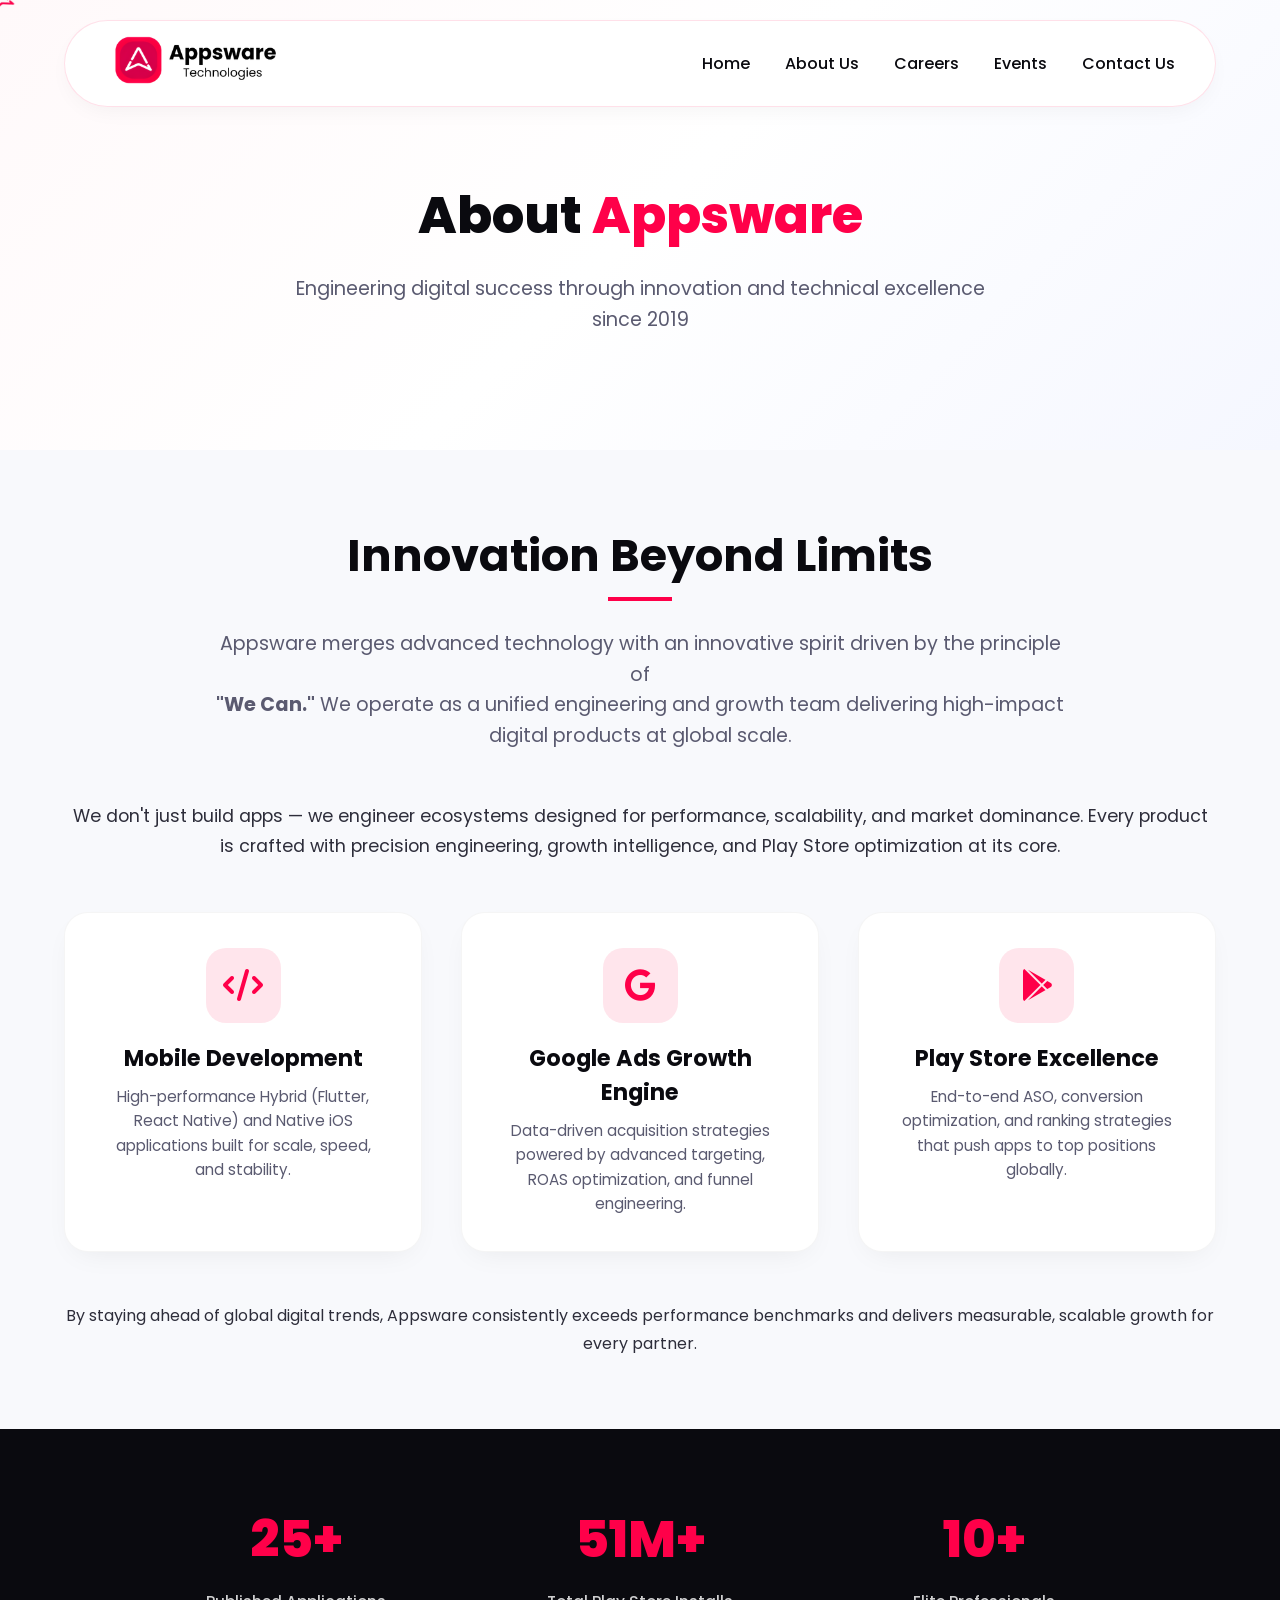
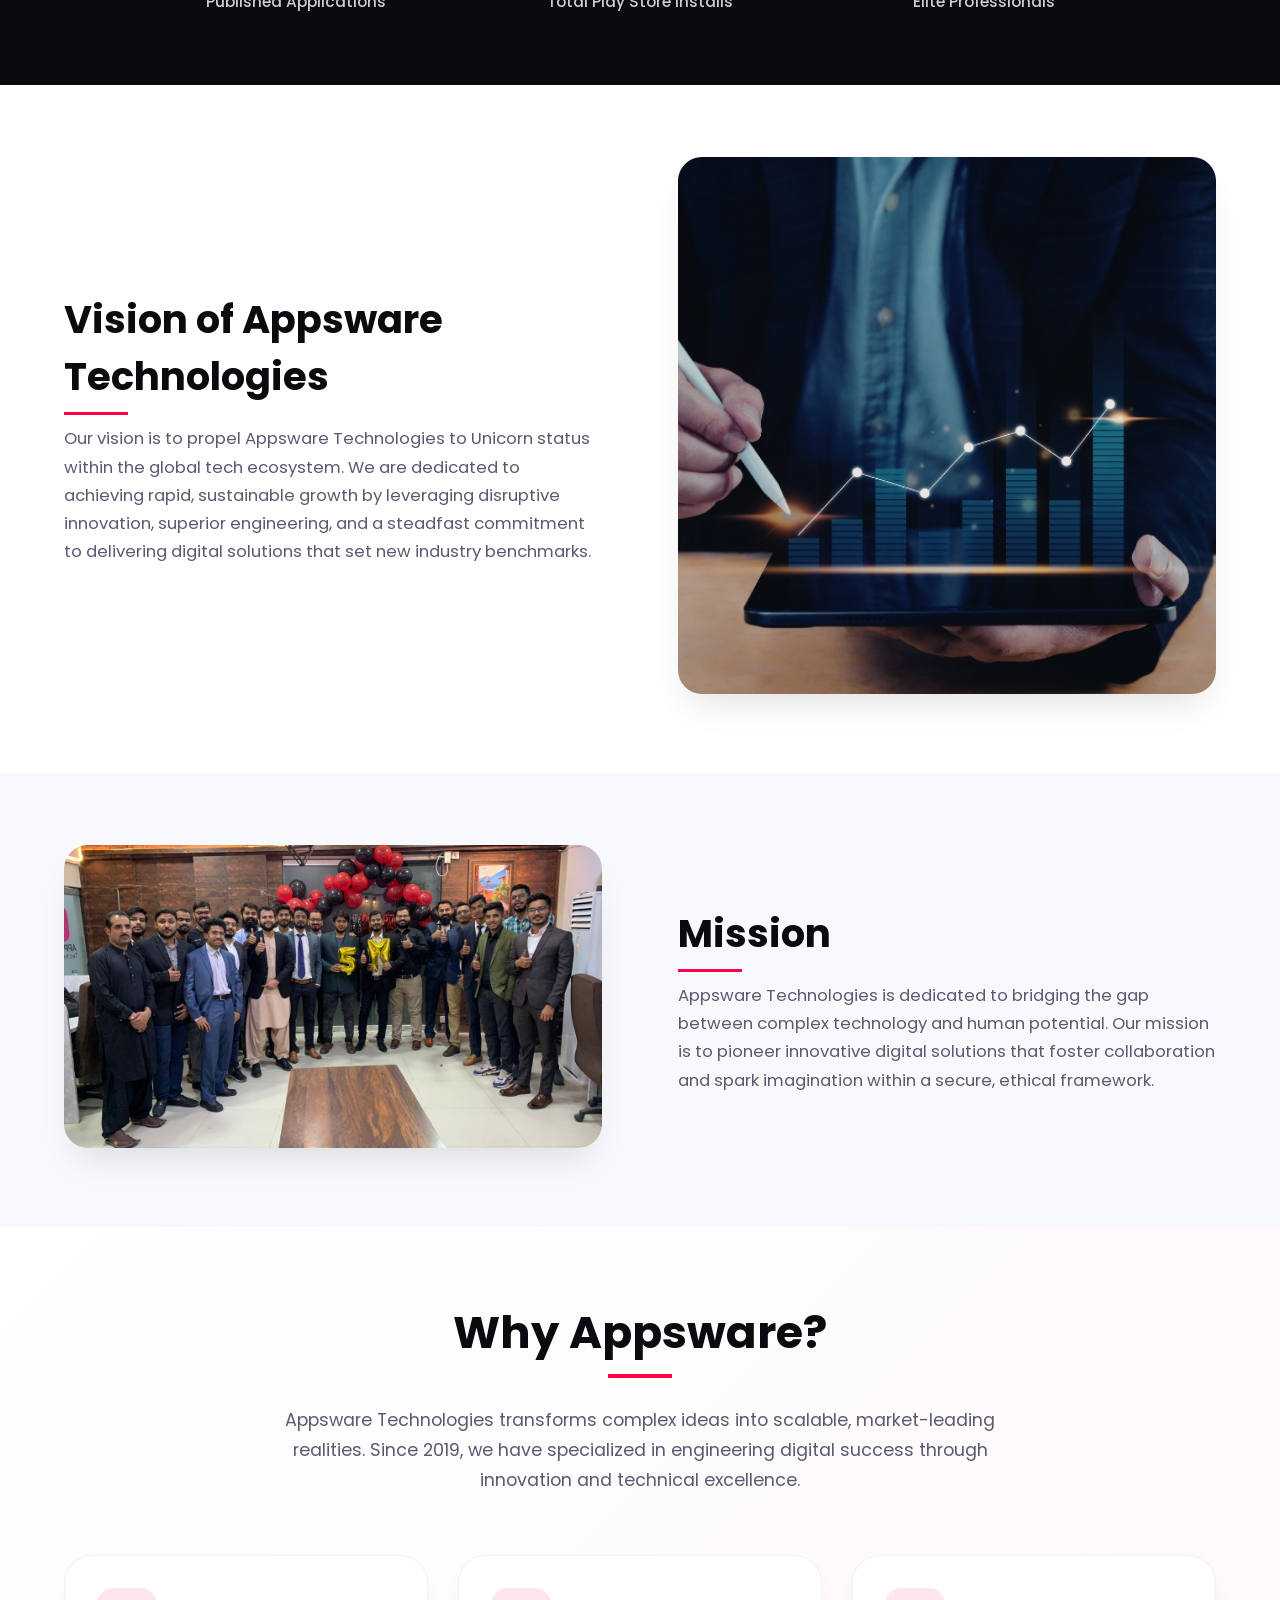
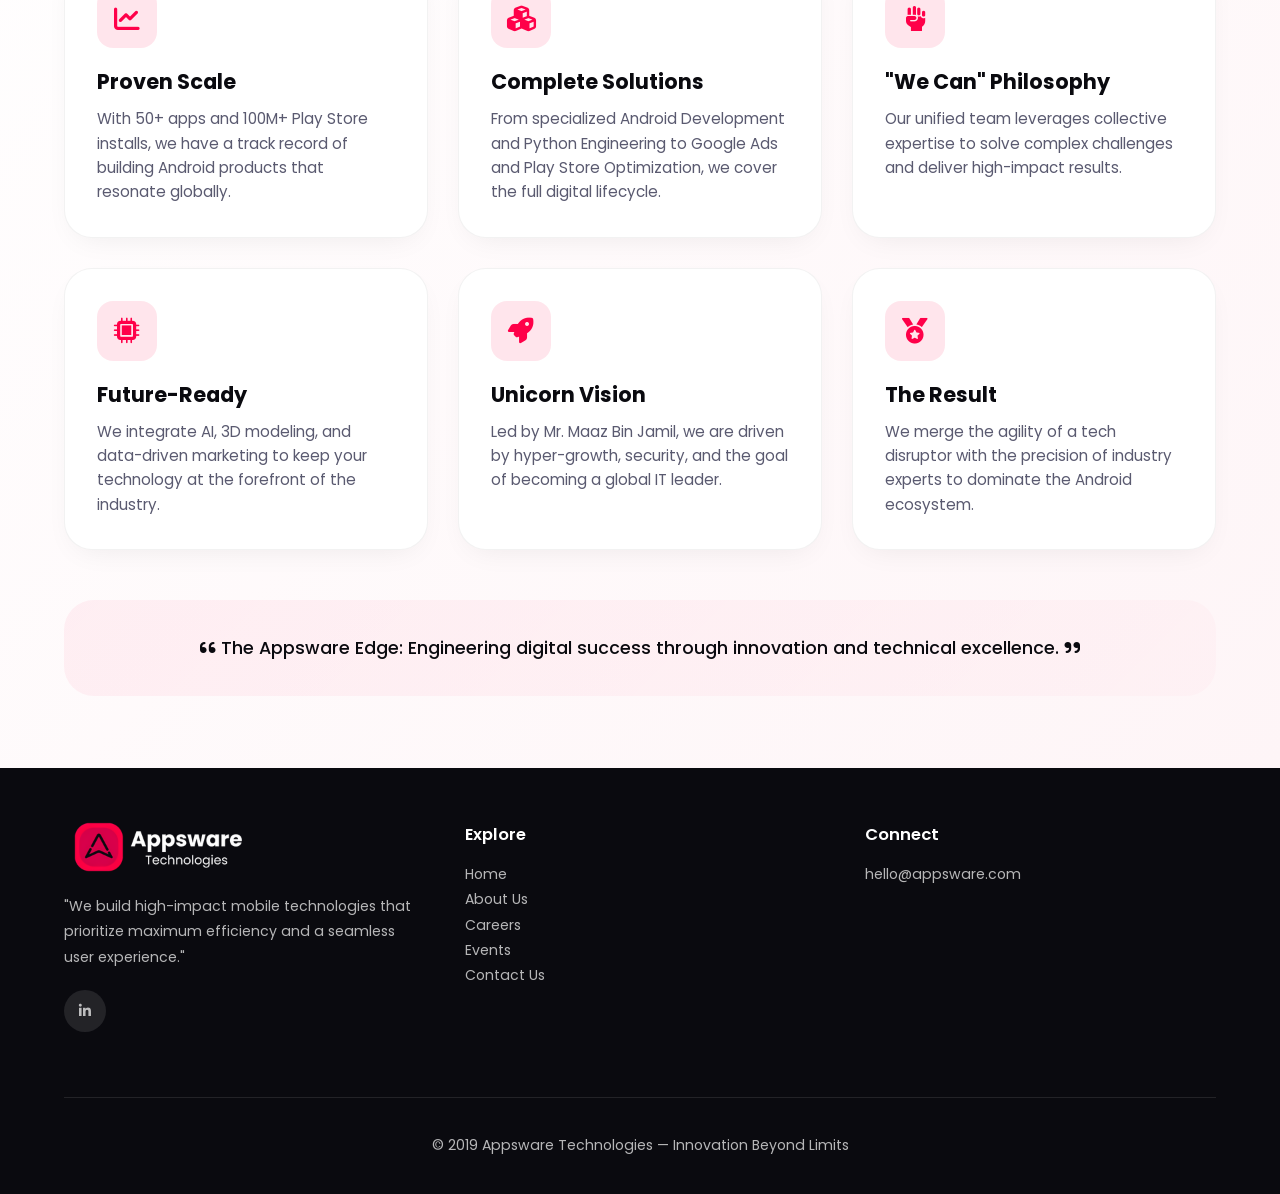
==== commit a536ffc2: "Update about.html" ====
--- a/about.html
+++ b/about.html
@@ -75,10 +75,10 @@
       font-family: 'Poppins', sans-serif;
     }
 
-    /* ========== NAVBAR - FULLY RESPONSIVE FOR ALL SCREEN SIZES ========== */
+    /* ========== NAVBAR - SCALES PROPERLY FOR ALL SCREEN SIZES ========== */
     .navbar {
       position: fixed;
-      top: clamp(15px, 2vw, 25px);
+      top: 0;
       left: 50%;
       transform: translateX(-50%);
       width: 90%;
@@ -86,21 +86,22 @@
       display: flex;
       justify-content: space-between;
       align-items: center;
-      padding: clamp(10px, 1.2vw, 18px) clamp(20px, 3vw, 45px);
+      padding: 15px 40px;
       background: rgba(255, 255, 255, 0.96);
       backdrop-filter: blur(12px);
-      border-radius: clamp(40px, 5vw, 80px);
+      border-radius: 80px;
       box-shadow: 0 8px 25px -8px rgba(0, 0, 0, 0.06);
       z-index: 1000;
       border: 1px solid rgba(255, 0, 73, 0.12);
       transition: var(--transition);
+      margin-top: 20px;
     }
 
     .navbar.scrolled {
-      top: 0;
+      margin-top: 0;
       width: 100%;
       border-radius: 0;
-      padding: clamp(8px, 1vw, 15px) clamp(20px, 4vw, 5%);
+      padding: 12px 5%;
       background: rgba(255, 255, 255, 0.98);
       box-shadow: 0 5px 20px rgba(0, 0, 0, 0.08);
     }
@@ -113,23 +114,22 @@
     }
 
     .logo img {
-      height: clamp(35px, 4vw, 50px);
+      height: 48px;
       width: auto;
       object-fit: contain;
     }
 
     .nav-links {
       display: flex;
-      gap: clamp(15px, 2vw, 40px);
+      gap: 35px;
       align-items: center;
-      flex-wrap: wrap;
     }
 
     .nav-links a {
       text-decoration: none;
       color: var(--dark);
       font-weight: 500;
-      font-size: clamp(0.85rem, 1.2vw, 1.05rem);
+      font-size: 1rem;
       transition: var(--transition);
       position: relative;
       white-space: nowrap;
@@ -158,13 +158,13 @@
       display: none;
       flex-direction: column;
       cursor: pointer;
-      gap: clamp(4px, 0.8vw, 6px);
+      gap: 6px;
       z-index: 1001;
       flex-shrink: 0;
     }
 
     .hamburger span {
-      width: clamp(22px, 3vw, 27px);
+      width: 28px;
       height: 3px;
       background: var(--dark);
       transition: var(--transition);
@@ -237,27 +237,83 @@
       visibility: visible;
     }
 
-    /* NAVBAR RESPONSIVE BREAKPOINTS FOR ALL SCREENS */
-    @media (min-width: 1921px) {
+    /* RESPONSIVE BREAKPOINTS FOR ALL SCREEN SIZES */
+    
+    /* Extra large screens (36 inch, 4K, ultrawide) */
+    @media (min-width: 2560px) {
       .navbar {
-        max-width: 1800px;
-        padding: 18px 50px;
+        max-width: 2200px;
+        padding: 25px 70px;
+        border-radius: 100px;
+        margin-top: 30px;
+      }
+      .logo img {
+        height: 70px;
       }
       .nav-links {
-        gap: 45px;
+        gap: 60px;
       }
       .nav-links a {
-        font-size: 1.1rem;
+        font-size: 1.4rem;
+      }
+      .nav-links a::after {
+        bottom: -8px;
+        height: 3px;
+      }
+    }
+
+    /* Large desktop screens (27-36 inch) */
+    @media (min-width: 1920px) and (max-width: 2559px) {
+      .navbar {
+        max-width: 1900px;
+        padding: 22px 60px;
+        border-radius: 90px;
+        margin-top: 28px;
+      }
+      .logo img {
+        height: 62px;
+      }
+      .nav-links {
+        gap: 50px;
+      }
+      .nav-links a {
+        font-size: 1.25rem;
+      }
+      .nav-links a::after {
+        bottom: -8px;
+        height: 3px;
+      }
+    }
+
+    /* Desktop screens (20-27 inch) */
+    @media (min-width: 1600px) and (max-width: 1919px) {
+      .navbar {
+        max-width: 1600px;
+        padding: 20px 50px;
+        border-radius: 85px;
+        margin-top: 25px;
       }
       .logo img {
         height: 55px;
       }
-    }
-
-    @media (min-width: 1601px) and (max-width: 1920px) {
+      .nav-links {
+        gap: 42px;
+      }
+      .nav-links a {
+        font-size: 1.15rem;
+      }
+    }
+
+    /* Standard desktop/laptop (15-20 inch) */
+    @media (min-width: 1200px) and (max-width: 1599px) {
       .navbar {
-        max-width: 1500px;
+        max-width: 1400px;
         padding: 15px 40px;
+        border-radius: 80px;
+        margin-top: 20px;
+      }
+      .logo img {
+        height: 48px;
       }
       .nav-links {
         gap: 35px;
@@ -265,45 +321,37 @@
       .nav-links a {
         font-size: 1rem;
       }
+    }
+
+    /* Small desktop/laptop (13-15 inch) */
+    @media (min-width: 993px) and (max-width: 1199px) {
+      .navbar {
+        width: 93%;
+        padding: 13px 32px;
+        border-radius: 70px;
+        margin-top: 18px;
+      }
       .logo img {
-        height: 48px;
-      }
-    }
-
-    @media (min-width: 1201px) and (max-width: 1600px) {
-      .navbar {
-        max-width: 1300px;
-        padding: 12px 35px;
+        height: 40px;
       }
       .nav-links {
-        gap: 28px;
-      }
-      .logo img {
-        height: 42px;
-      }
-    }
-
-    @media (min-width: 993px) and (max-width: 1200px) {
-      .navbar {
-        width: 92%;
-        padding: 12px 30px;
-      }
-      .nav-links {
-        gap: 22px;
+        gap: 25px;
       }
       .nav-links a {
-        font-size: 0.9rem;
-      }
-    }
-
+        font-size: 0.95rem;
+      }
+    }
+
+    /* Tablets */
     @media (max-width: 992px) {
       .navbar {
         width: 95%;
-        padding: 12px 24px;
-        top: 15px;
-        border-radius: 50px;
+        padding: 14px 28px;
+        border-radius: 60px;
+        margin-top: 15px;
       }
       .navbar.scrolled {
+        margin-top: 0;
         border-radius: 0px;
         padding: 12px 5%;
       }
@@ -314,36 +362,46 @@
         display: flex;
       }
       .logo img {
-        height: 38px;
-      }
-    }
-
+        height: 40px;
+      }
+    }
+
+    /* Large phones */
     @media (max-width: 768px) {
       .navbar {
         width: 96%;
-        padding: 10px 20px;
+        padding: 12px 22px;
+        border-radius: 50px;
+        margin-top: 12px;
+      }
+      .navbar.scrolled {
+        margin-top: 0;
+        padding: 10px 5%;
       }
       .logo img {
-        height: 35px;
-      }
-      .navbar.scrolled {
-        padding: 10px 5%;
-      }
-    }
-
+        height: 36px;
+      }
+      .hamburger span {
+        width: 26px;
+        height: 2.5px;
+      }
+    }
+
+    /* Small phones */
     @media (max-width: 480px) {
       .navbar {
         width: 97%;
-        padding: 8px 16px;
-        top: 10px;
+        padding: 10px 18px;
         border-radius: 40px;
+        margin-top: 10px;
+      }
+      .navbar.scrolled {
+        margin-top: 0;
+        padding: 8px 5%;
+        border-radius: 0px;
       }
       .logo img {
         height: 30px;
-      }
-      .navbar.scrolled {
-        padding: 8px 5%;
-        border-radius: 0px;
       }
       .hamburger span {
         width: 22px;
@@ -1058,7 +1116,7 @@
       <div class="innovation-header">
         <h2>Innovation Beyond Limits</h2>
         <p>
-          Appsware merges advanced technology with an innovative spirit driven by the principle of<br><b>“We Can.”</b>
+          Appsware merges advanced technology with an innovative spirit driven by the principle of<br><b>"We Can."</b>
           We operate as a unified engineering and growth team delivering high-impact digital products at global scale.
         </p>
       </div>
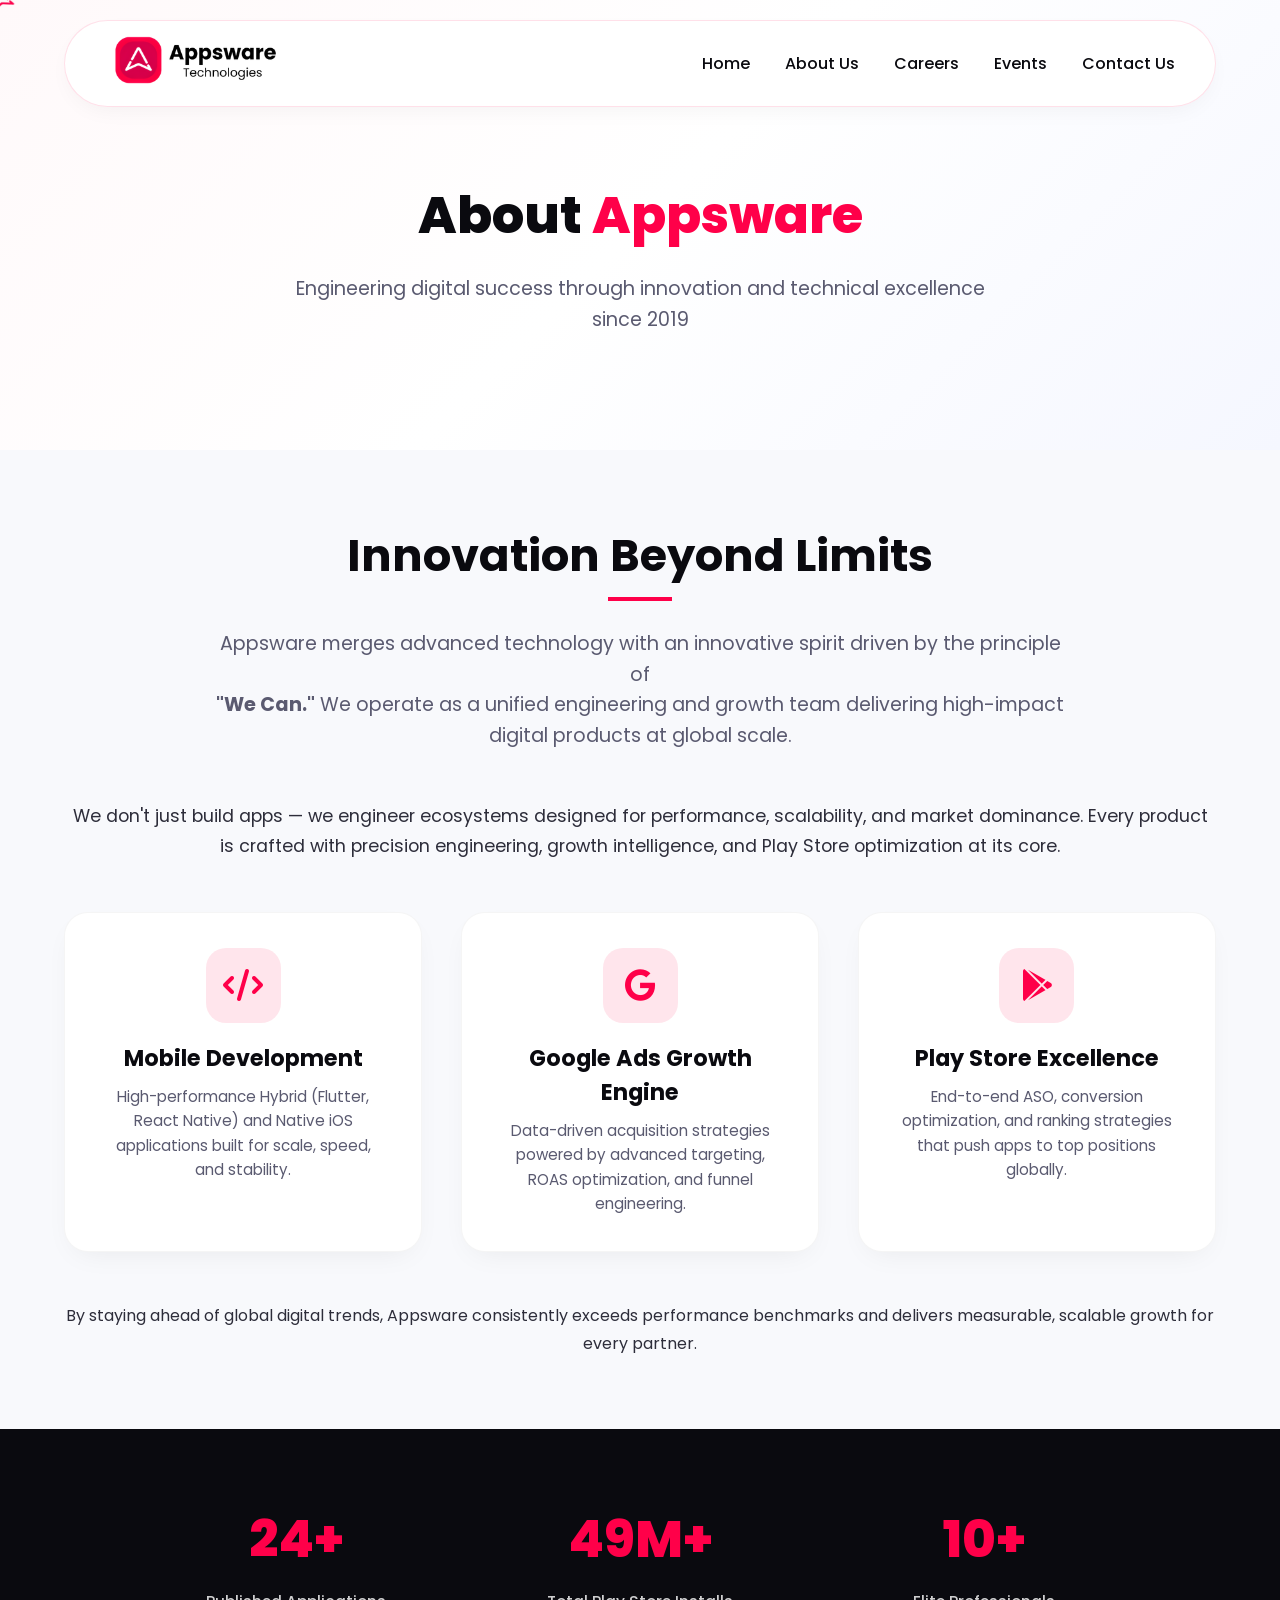
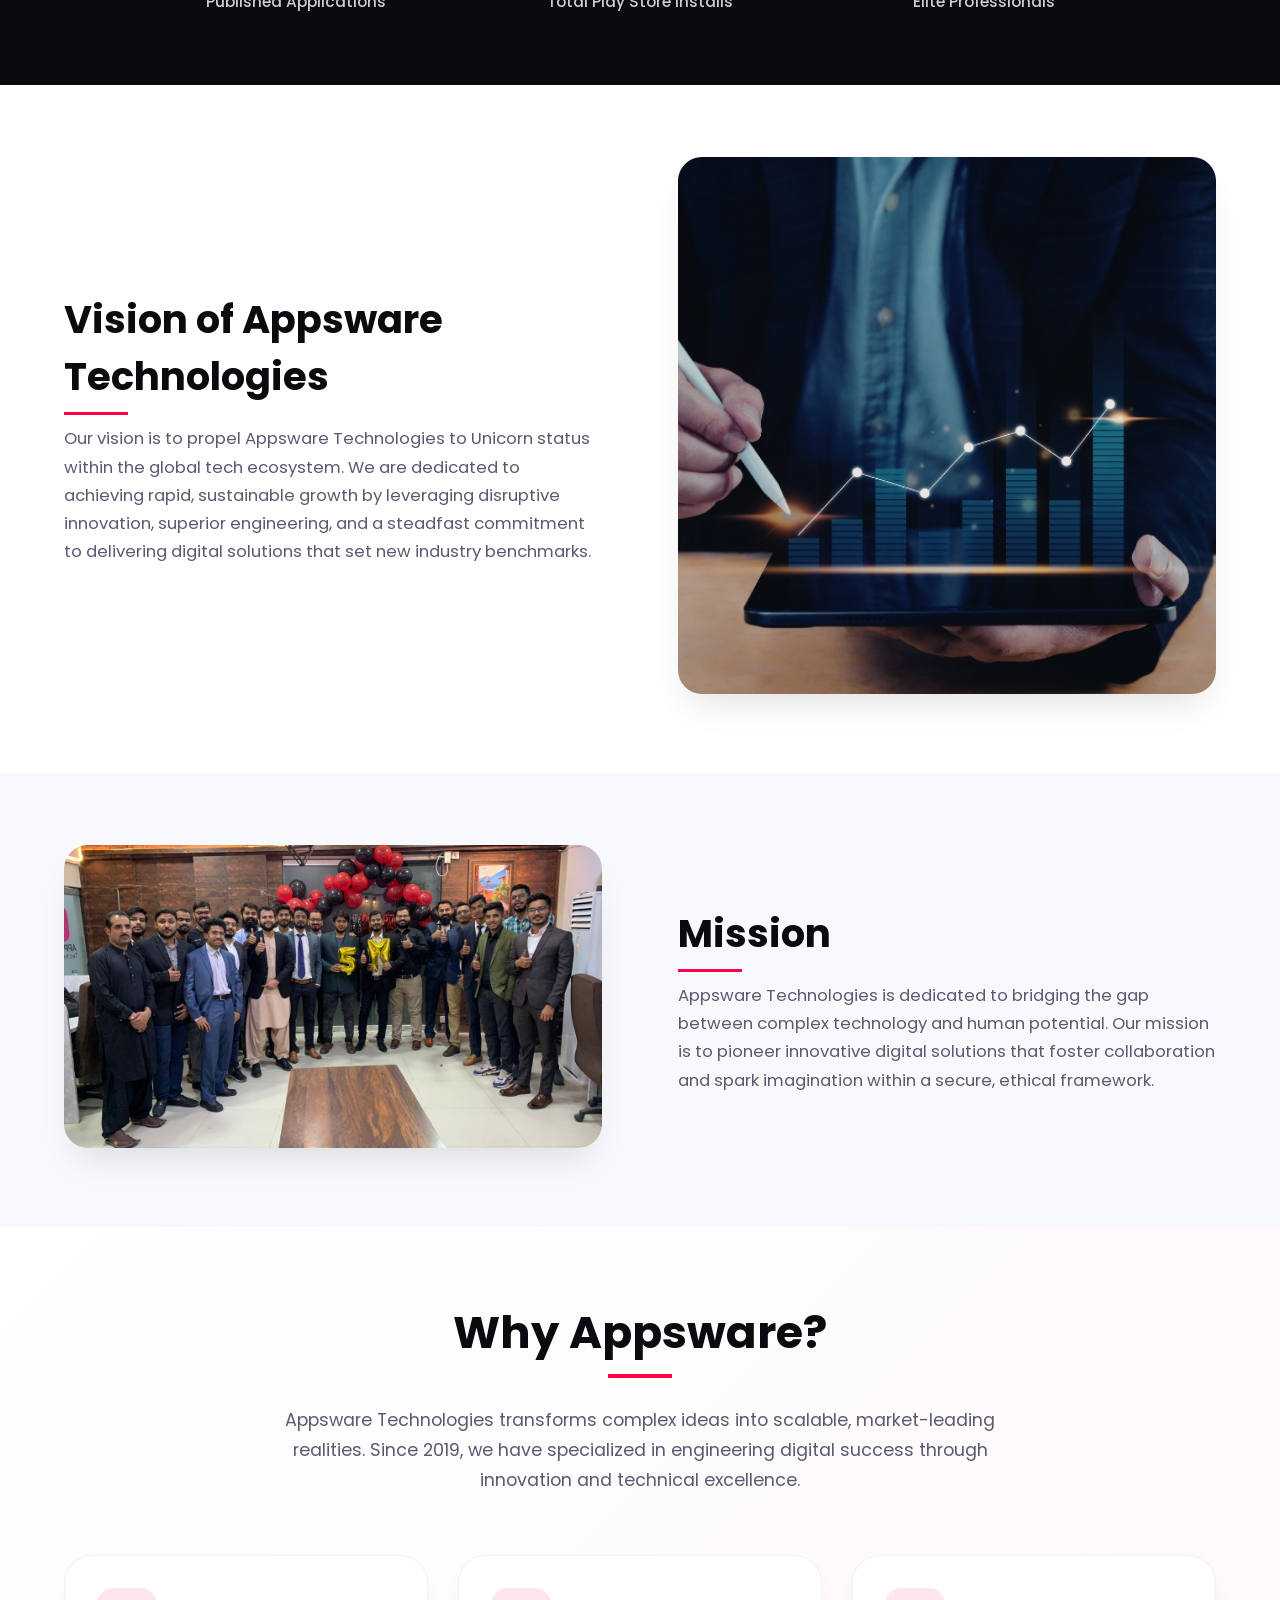
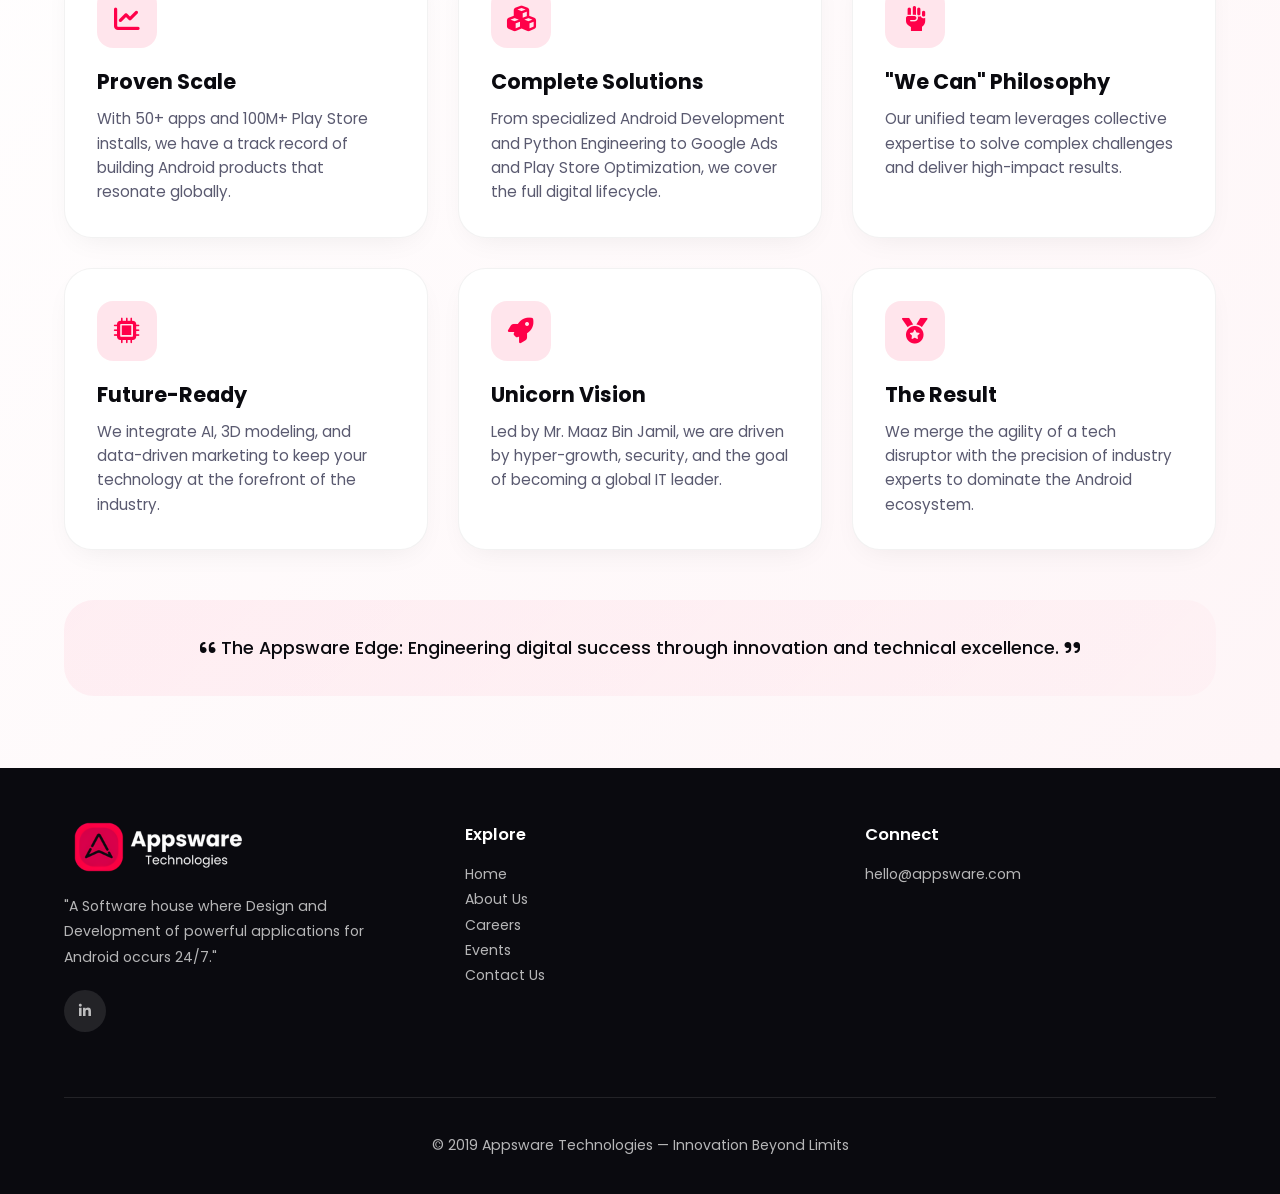
==== commit 87b8663c: "Update about.html" ====
--- a/about.html
+++ b/about.html
@@ -1242,7 +1242,7 @@
     <div class="footer-col">
       <div class="footer-logo">
         <img src="/appsware/assets/footer logo.png" alt="Appsware Logo">
-        <p>"We build high-impact mobile technologies that prioritize maximum efficiency and a seamless user experience."</p>
+        <p>"A Software house where Design and Development of powerful applications for Android occurs 24/7."</p>
       </div>
       <div class="social-links">
         <a href="https://www.linkedin.com/company/appswaretechnologies/" target="_blank"><i class="fab fa-linkedin-in"></i></a>
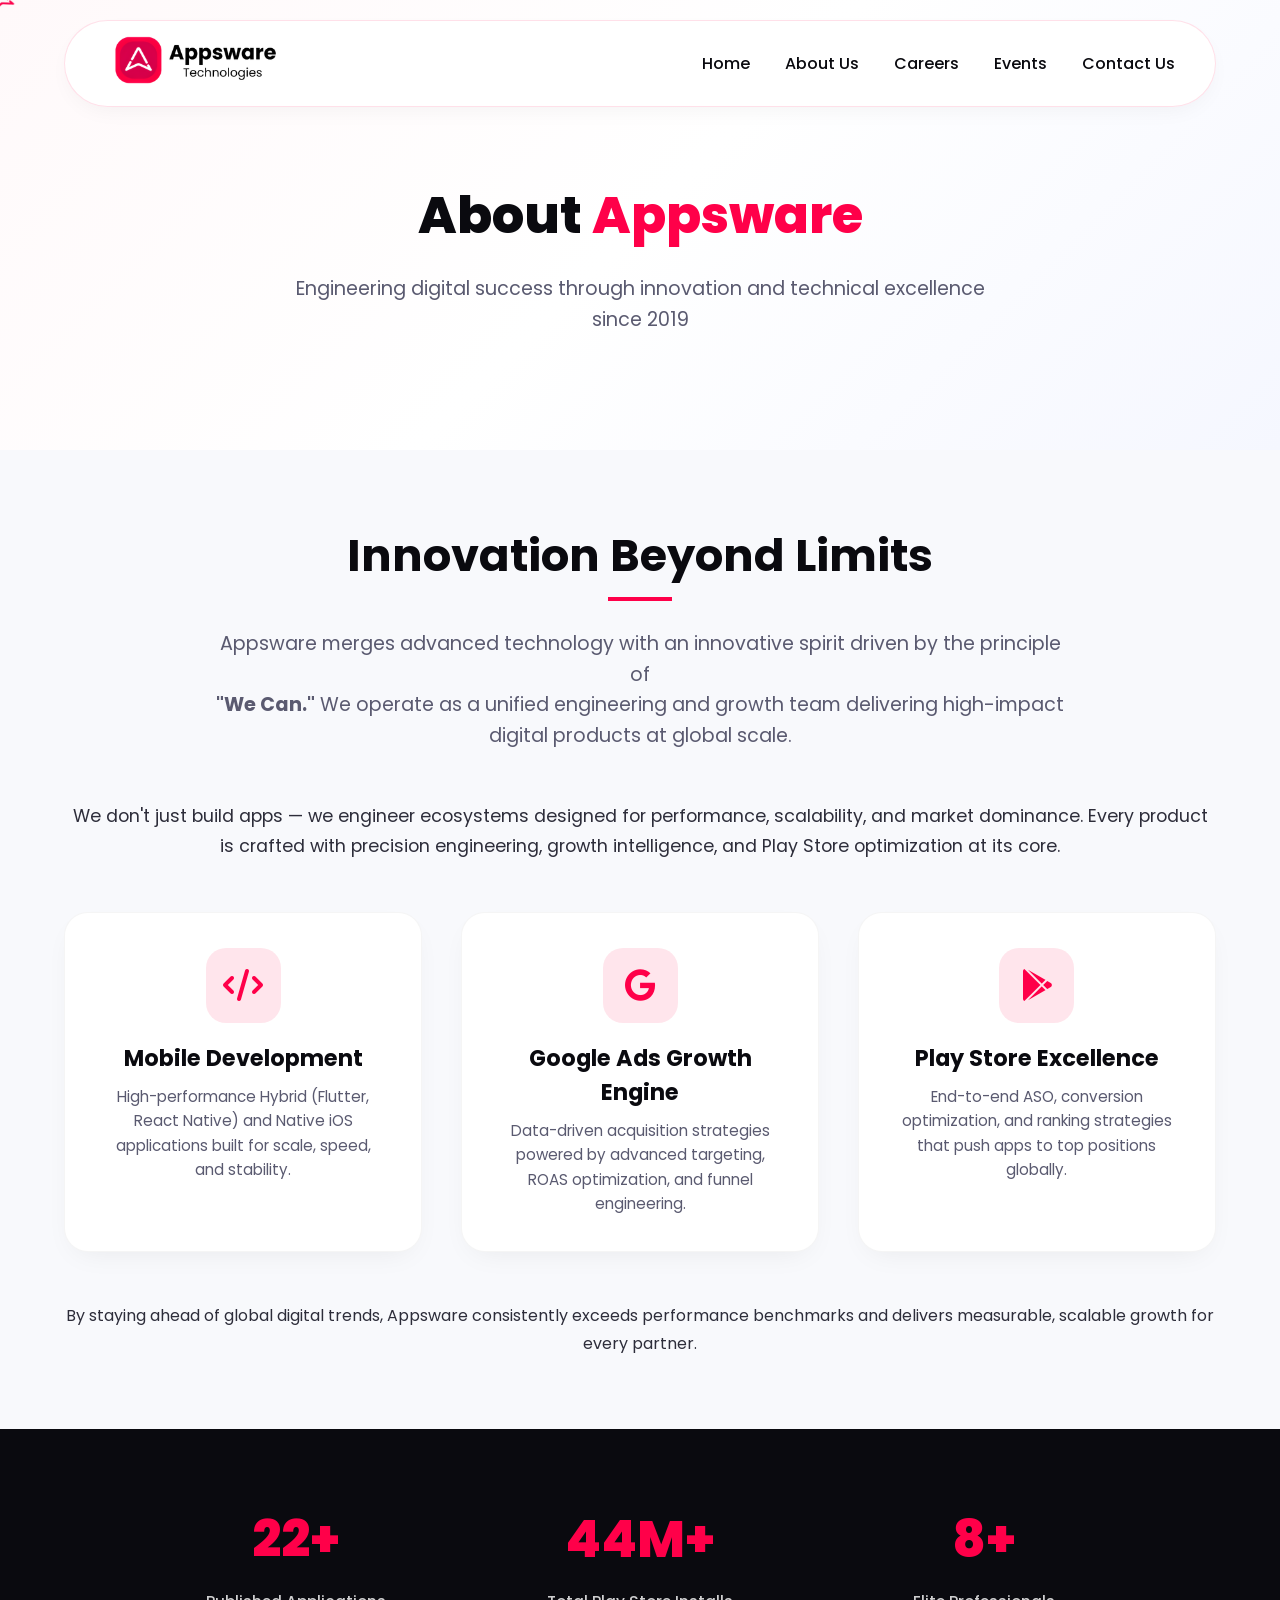
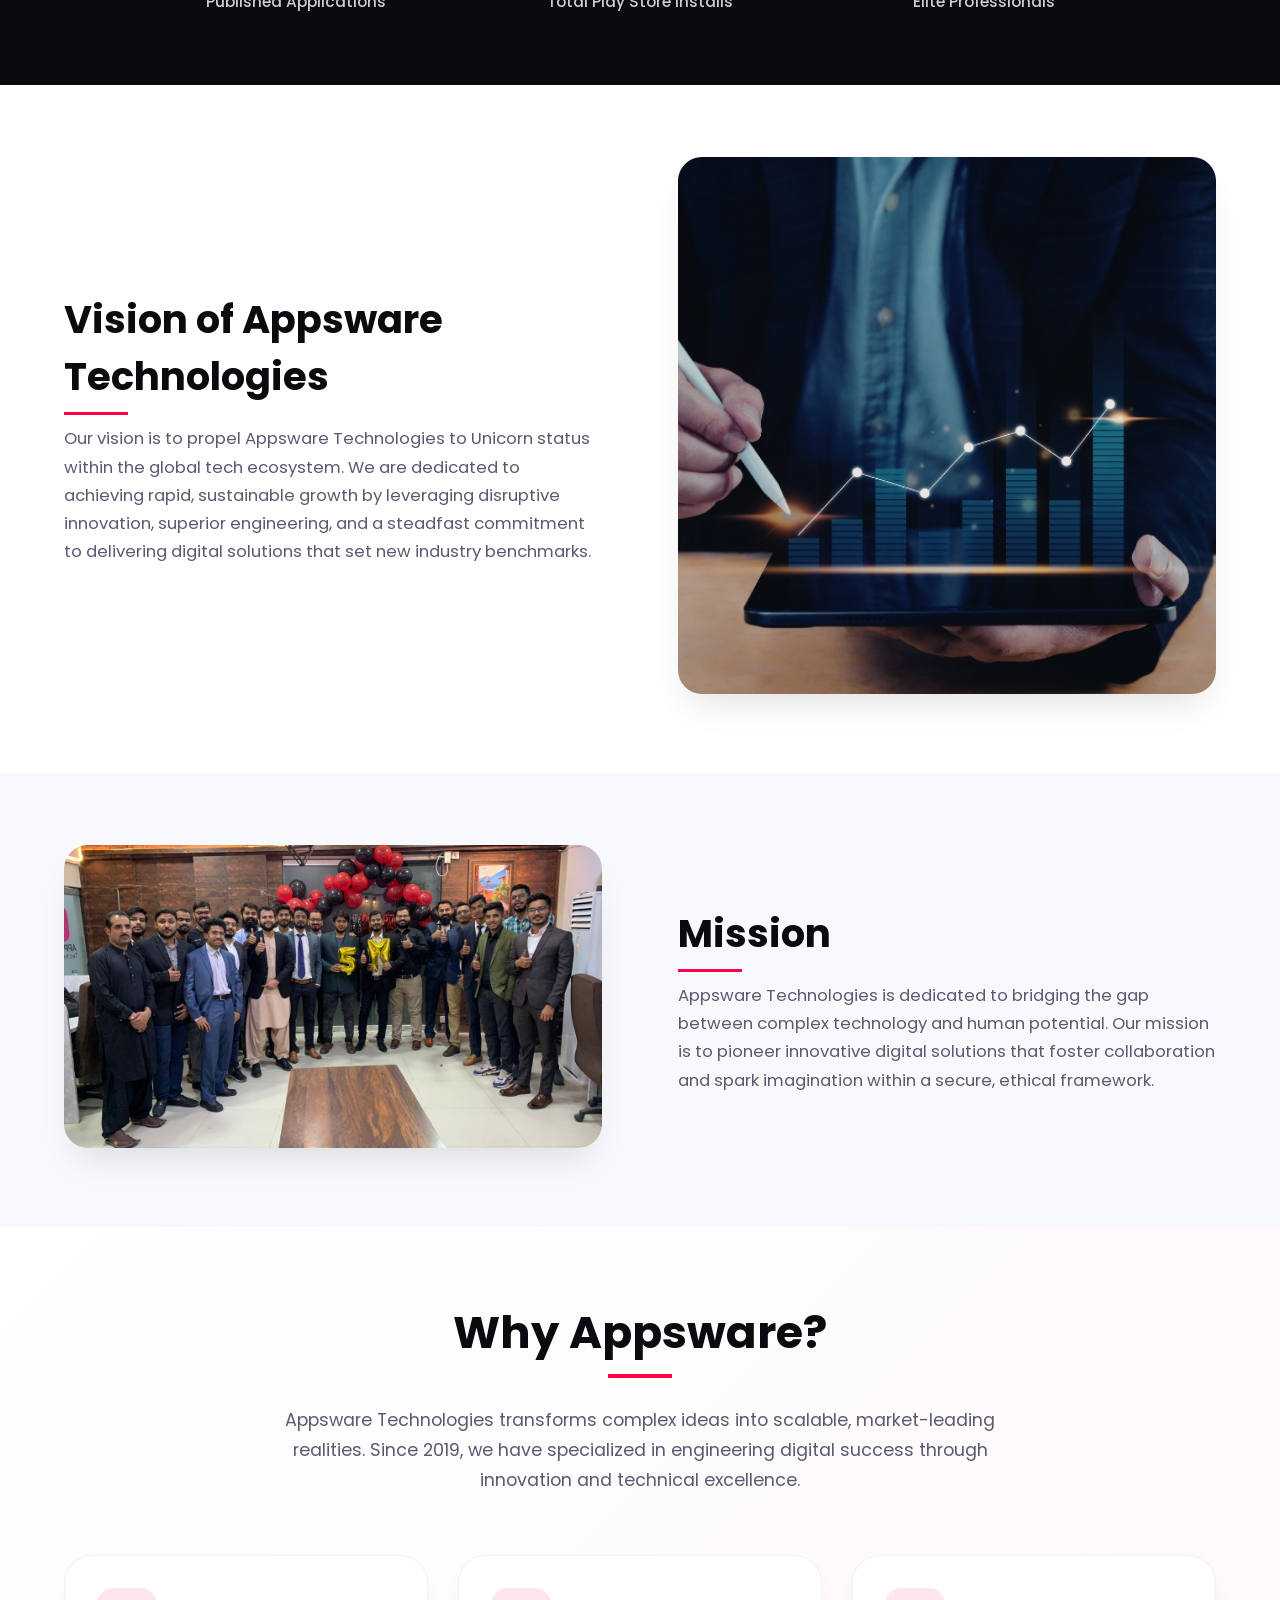
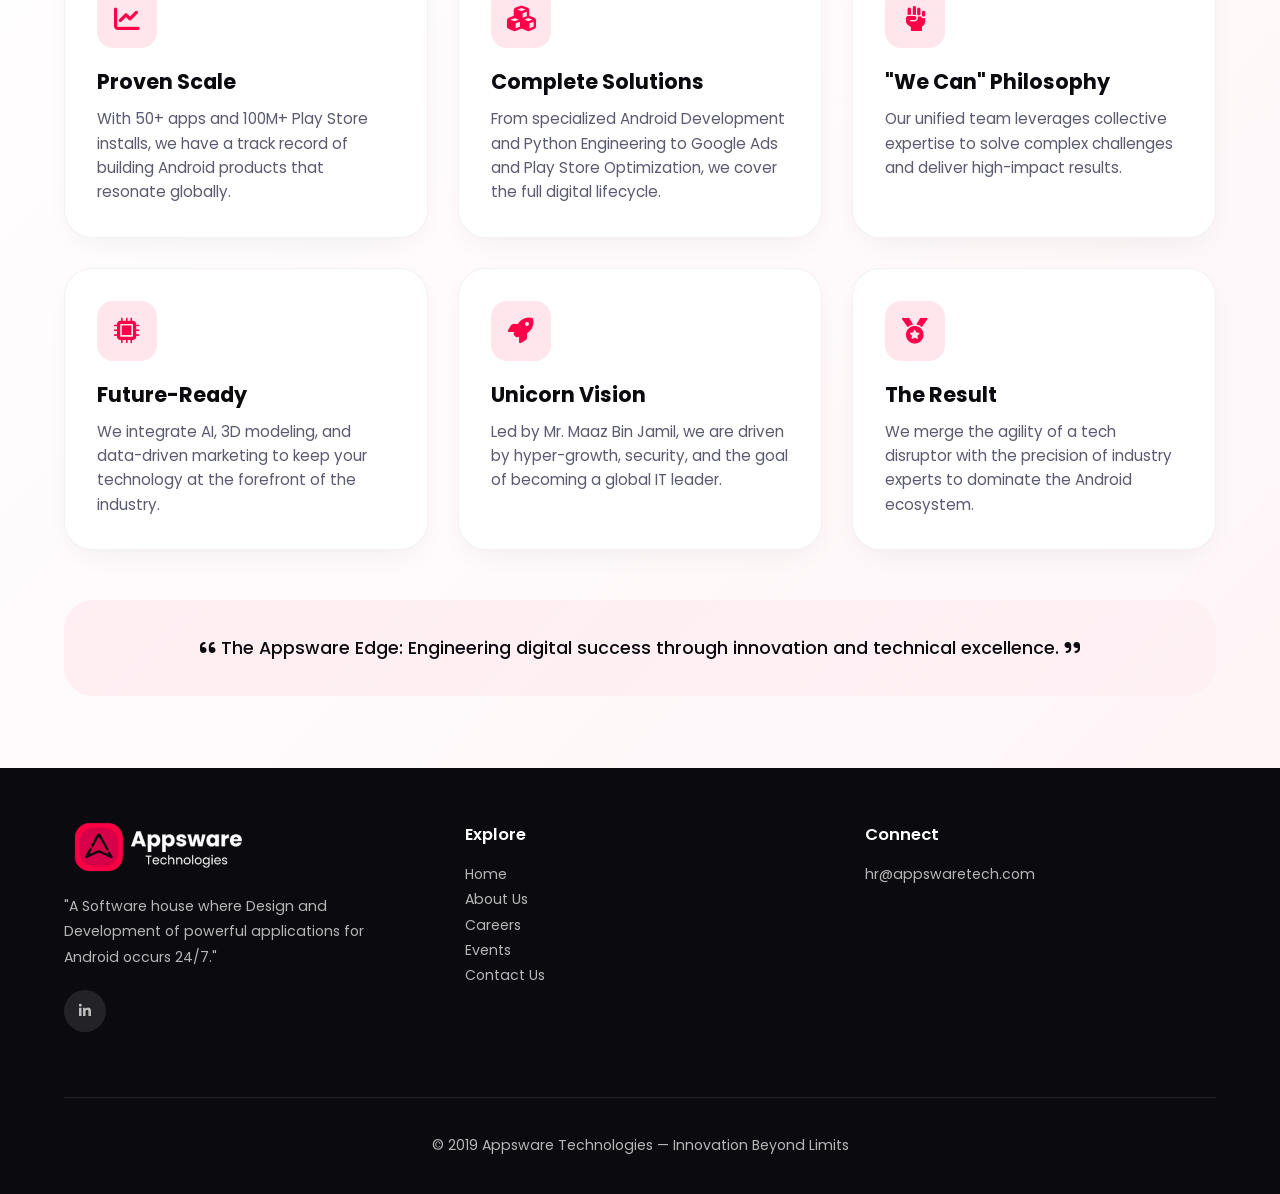
==== commit b06a2ca9: "Update about.html" ====
--- a/about.html
+++ b/about.html
@@ -1258,7 +1258,7 @@
     </div>
     <div class="footer-col">
       <h4>Connect</h4>
-      <p>hello@appsware.com</p>
+      <p>hr@appswaretech.com</p>
     </div>
     <div class="footer-bottom">
       <p>© 2019 Appsware Technologies — Innovation Beyond Limits</p>
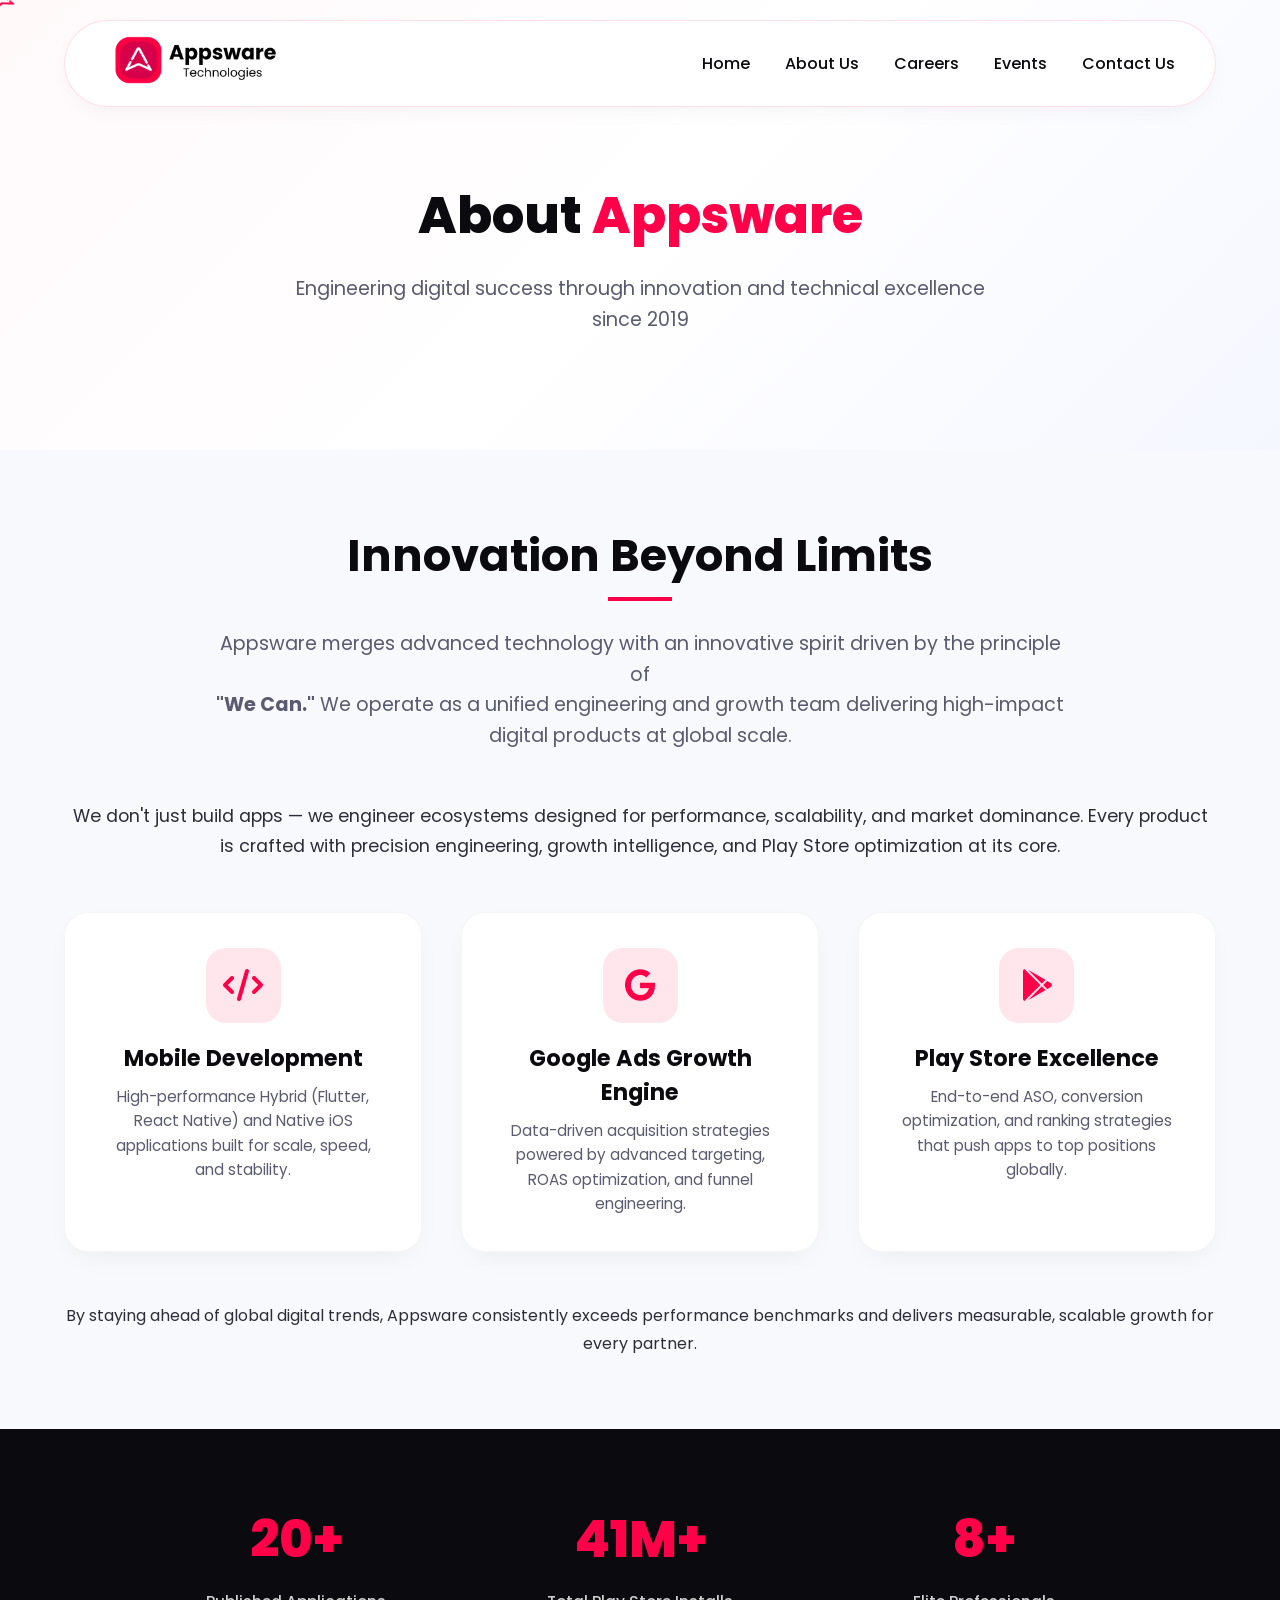
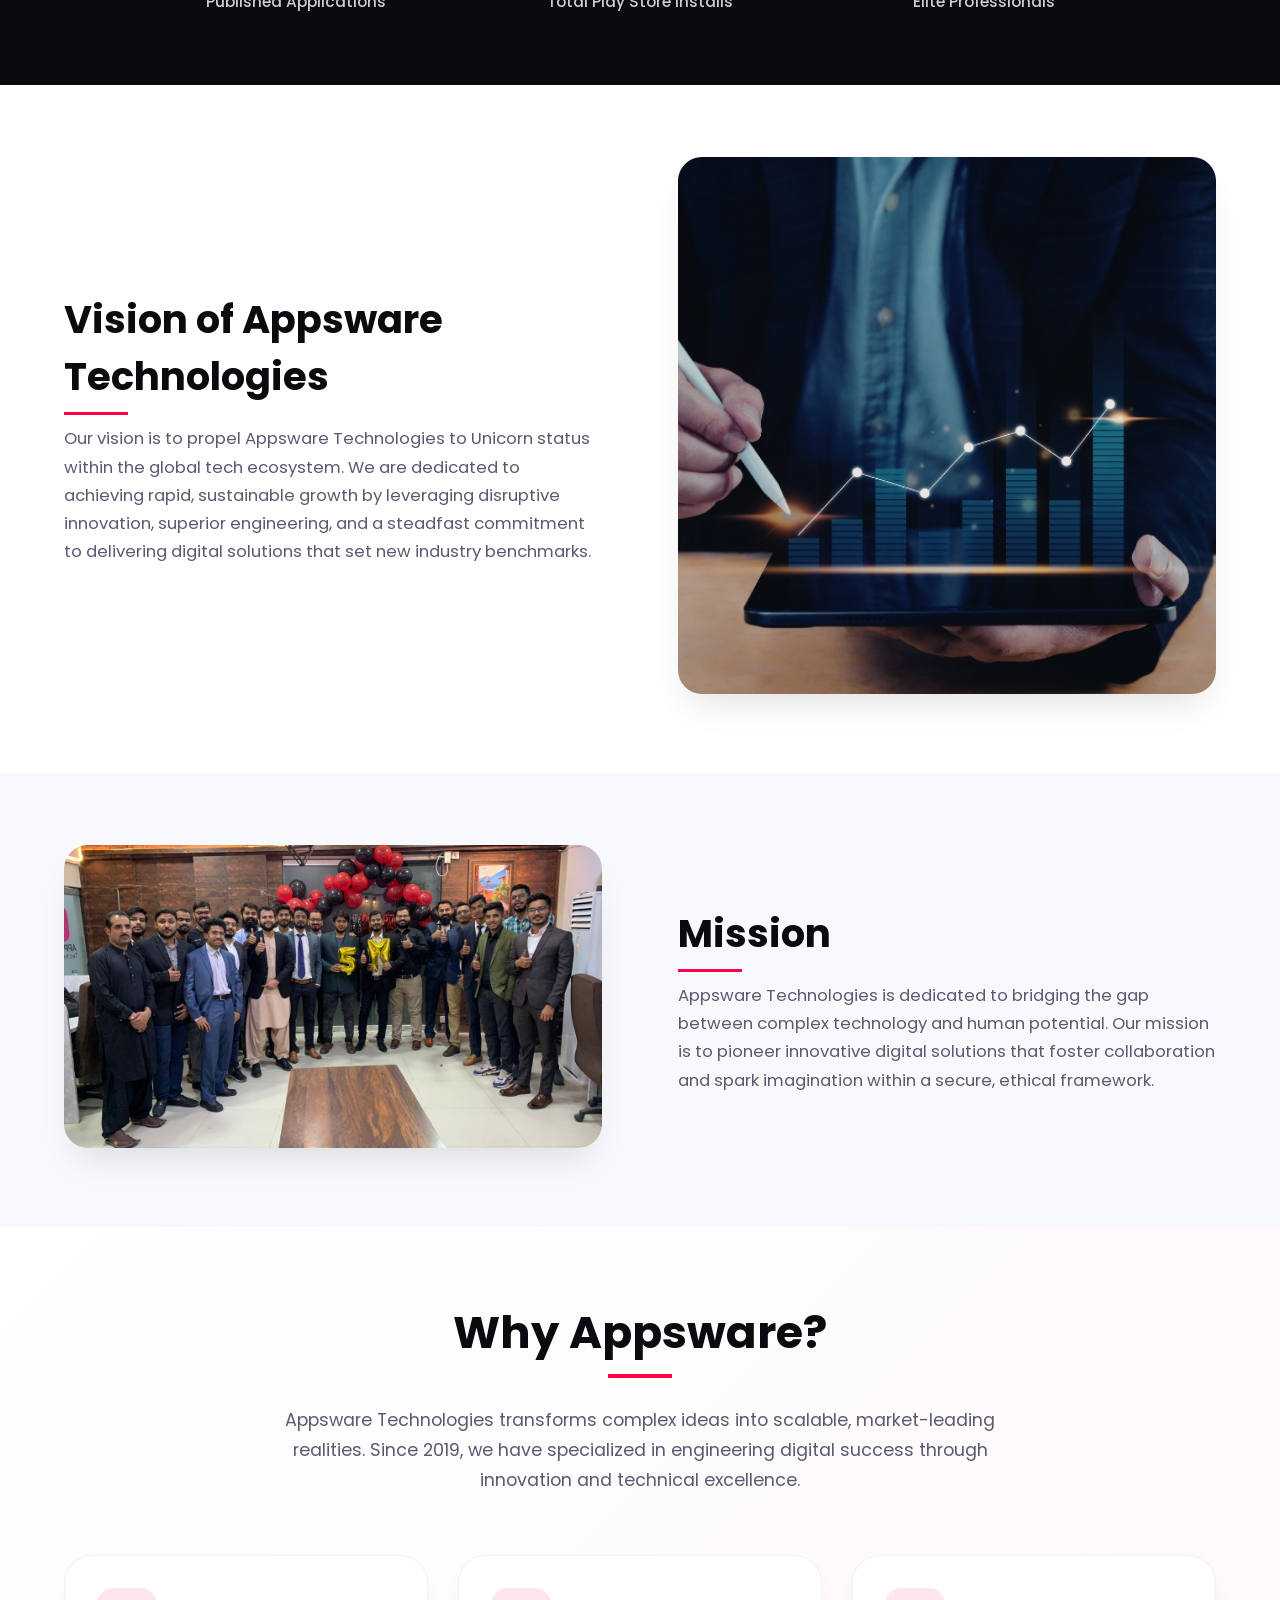
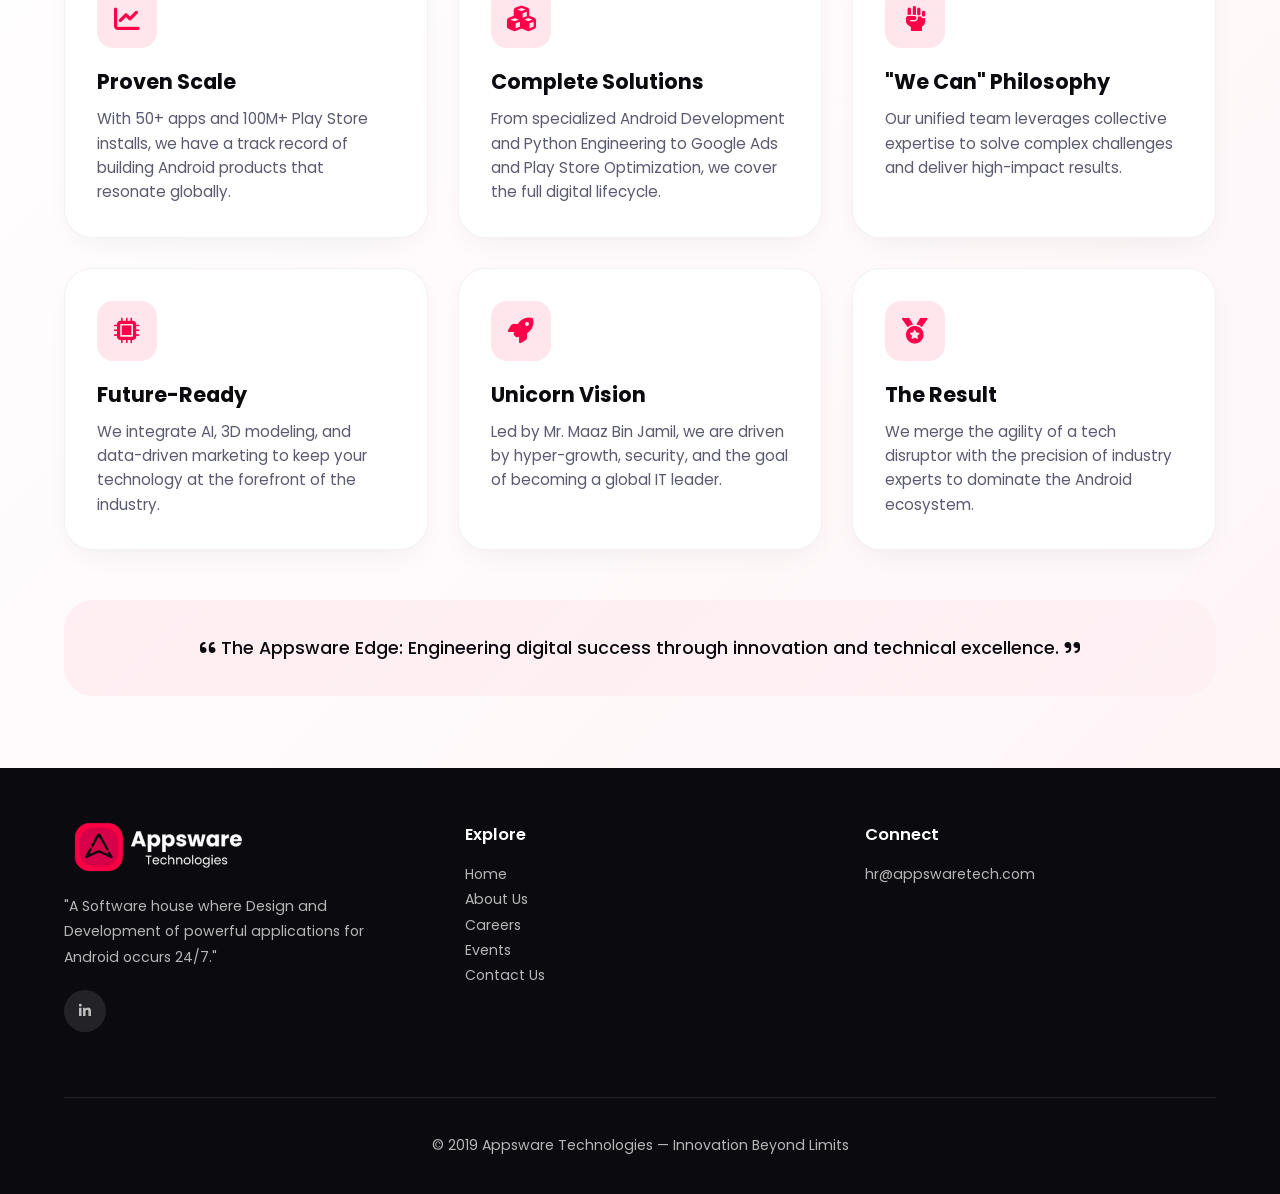
==== commit f9dcef7e: "Update about.html" ====
--- a/about.html
+++ b/about.html
@@ -75,10 +75,10 @@
       font-family: 'Poppins', sans-serif;
     }
 
-    /* ========== NAVBAR - SCALES PROPERLY FOR ALL SCREEN SIZES ========== */
+    /* ========== NAVBAR - SCALES FOR ALL DISPLAY SIZES ========== */
     .navbar {
       position: fixed;
-      top: 0;
+      top: 20px;
       left: 50%;
       transform: translateX(-50%);
       width: 90%;
@@ -94,13 +94,13 @@
       z-index: 1000;
       border: 1px solid rgba(255, 0, 73, 0.12);
       transition: var(--transition);
-      margin-top: 20px;
     }
 
     .navbar.scrolled {
-      margin-top: 0;
+      top: 0;
       width: 100%;
-      border-radius: 0;
+      max-width: 100%;
+      border-radius: 0px;
       padding: 12px 5%;
       background: rgba(255, 255, 255, 0.98);
       box-shadow: 0 5px 20px rgba(0, 0, 0, 0.08);
@@ -188,7 +188,7 @@
       top: 0;
       right: -100%;
       width: 70%;
-      max-width: 300px;
+      max-width: 280px;
       height: 100vh;
       background: white;
       box-shadow: -5px 0 30px rgba(0, 0, 0, 0.1);
@@ -237,80 +237,84 @@
       visibility: visible;
     }
 
-    /* RESPONSIVE BREAKPOINTS FOR ALL SCREEN SIZES */
+    /* NAVBAR SCALING FOR ALL SCREEN SIZES */
     
-    /* Extra large screens (36 inch, 4K, ultrawide) */
+    /* 4K+ Screens (36 inch and above) */
     @media (min-width: 2560px) {
       .navbar {
         max-width: 2200px;
-        padding: 25px 70px;
+        padding: 28px 70px;
         border-radius: 100px;
-        margin-top: 30px;
+        top: 30px;
+      }
+      .navbar.scrolled {
+        padding: 20px 5%;
       }
       .logo img {
-        height: 70px;
+        height: 75px;
       }
       .nav-links {
-        gap: 60px;
+        gap: 65px;
       }
       .nav-links a {
-        font-size: 1.4rem;
-      }
-      .nav-links a::after {
-        bottom: -8px;
-        height: 3px;
-      }
-    }
-
-    /* Large desktop screens (27-36 inch) */
+        font-size: 1.5rem;
+      }
+    }
+
+    /* Large Desktop (27-36 inch) */
     @media (min-width: 1920px) and (max-width: 2559px) {
       .navbar {
         max-width: 1900px;
-        padding: 22px 60px;
-        border-radius: 90px;
-        margin-top: 28px;
+        padding: 24px 60px;
+        border-radius: 95px;
+        top: 28px;
+      }
+      .navbar.scrolled {
+        padding: 18px 5%;
       }
       .logo img {
-        height: 62px;
+        height: 65px;
       }
       .nav-links {
-        gap: 50px;
+        gap: 55px;
       }
       .nav-links a {
-        font-size: 1.25rem;
-      }
-      .nav-links a::after {
-        bottom: -8px;
-        height: 3px;
-      }
-    }
-
-    /* Desktop screens (20-27 inch) */
+        font-size: 1.3rem;
+      }
+    }
+
+    /* Desktop (20-27 inch) */
     @media (min-width: 1600px) and (max-width: 1919px) {
       .navbar {
-        max-width: 1600px;
+        max-width: 1700px;
         padding: 20px 50px;
-        border-radius: 85px;
-        margin-top: 25px;
+        border-radius: 90px;
+        top: 25px;
+      }
+      .navbar.scrolled {
+        padding: 16px 5%;
       }
       .logo img {
-        height: 55px;
+        height: 58px;
       }
       .nav-links {
-        gap: 42px;
+        gap: 45px;
       }
       .nav-links a {
-        font-size: 1.15rem;
-      }
-    }
-
-    /* Standard desktop/laptop (15-20 inch) */
+        font-size: 1.2rem;
+      }
+    }
+
+    /* Standard Desktop/Laptop (15-20 inch) */
     @media (min-width: 1200px) and (max-width: 1599px) {
       .navbar {
         max-width: 1400px;
         padding: 15px 40px;
         border-radius: 80px;
-        margin-top: 20px;
+        top: 20px;
+      }
+      .navbar.scrolled {
+        padding: 12px 5%;
       }
       .logo img {
         height: 48px;
@@ -323,13 +327,17 @@
       }
     }
 
-    /* Small desktop/laptop (13-15 inch) */
+    /* Small Desktop/Laptop (13-15 inch) */
     @media (min-width: 993px) and (max-width: 1199px) {
       .navbar {
         width: 93%;
+        max-width: 1100px;
         padding: 13px 32px;
         border-radius: 70px;
-        margin-top: 18px;
+        top: 18px;
+      }
+      .navbar.scrolled {
+        padding: 10px 5%;
       }
       .logo img {
         height: 40px;
@@ -347,11 +355,10 @@
       .navbar {
         width: 95%;
         padding: 14px 28px;
+        top: 15px;
         border-radius: 60px;
-        margin-top: 15px;
       }
       .navbar.scrolled {
-        margin-top: 0;
         border-radius: 0px;
         padding: 12px 5%;
       }
@@ -366,16 +373,15 @@
       }
     }
 
-    /* Large phones */
+    /* Large Phones */
     @media (max-width: 768px) {
       .navbar {
         width: 96%;
         padding: 12px 22px;
+        top: 12px;
         border-radius: 50px;
-        margin-top: 12px;
       }
       .navbar.scrolled {
-        margin-top: 0;
         padding: 10px 5%;
       }
       .logo img {
@@ -387,16 +393,15 @@
       }
     }
 
-    /* Small phones */
+    /* Small Phones */
     @media (max-width: 480px) {
       .navbar {
         width: 97%;
         padding: 10px 18px;
+        top: 10px;
         border-radius: 40px;
-        margin-top: 10px;
       }
       .navbar.scrolled {
-        margin-top: 0;
         padding: 8px 5%;
         border-radius: 0px;
       }
